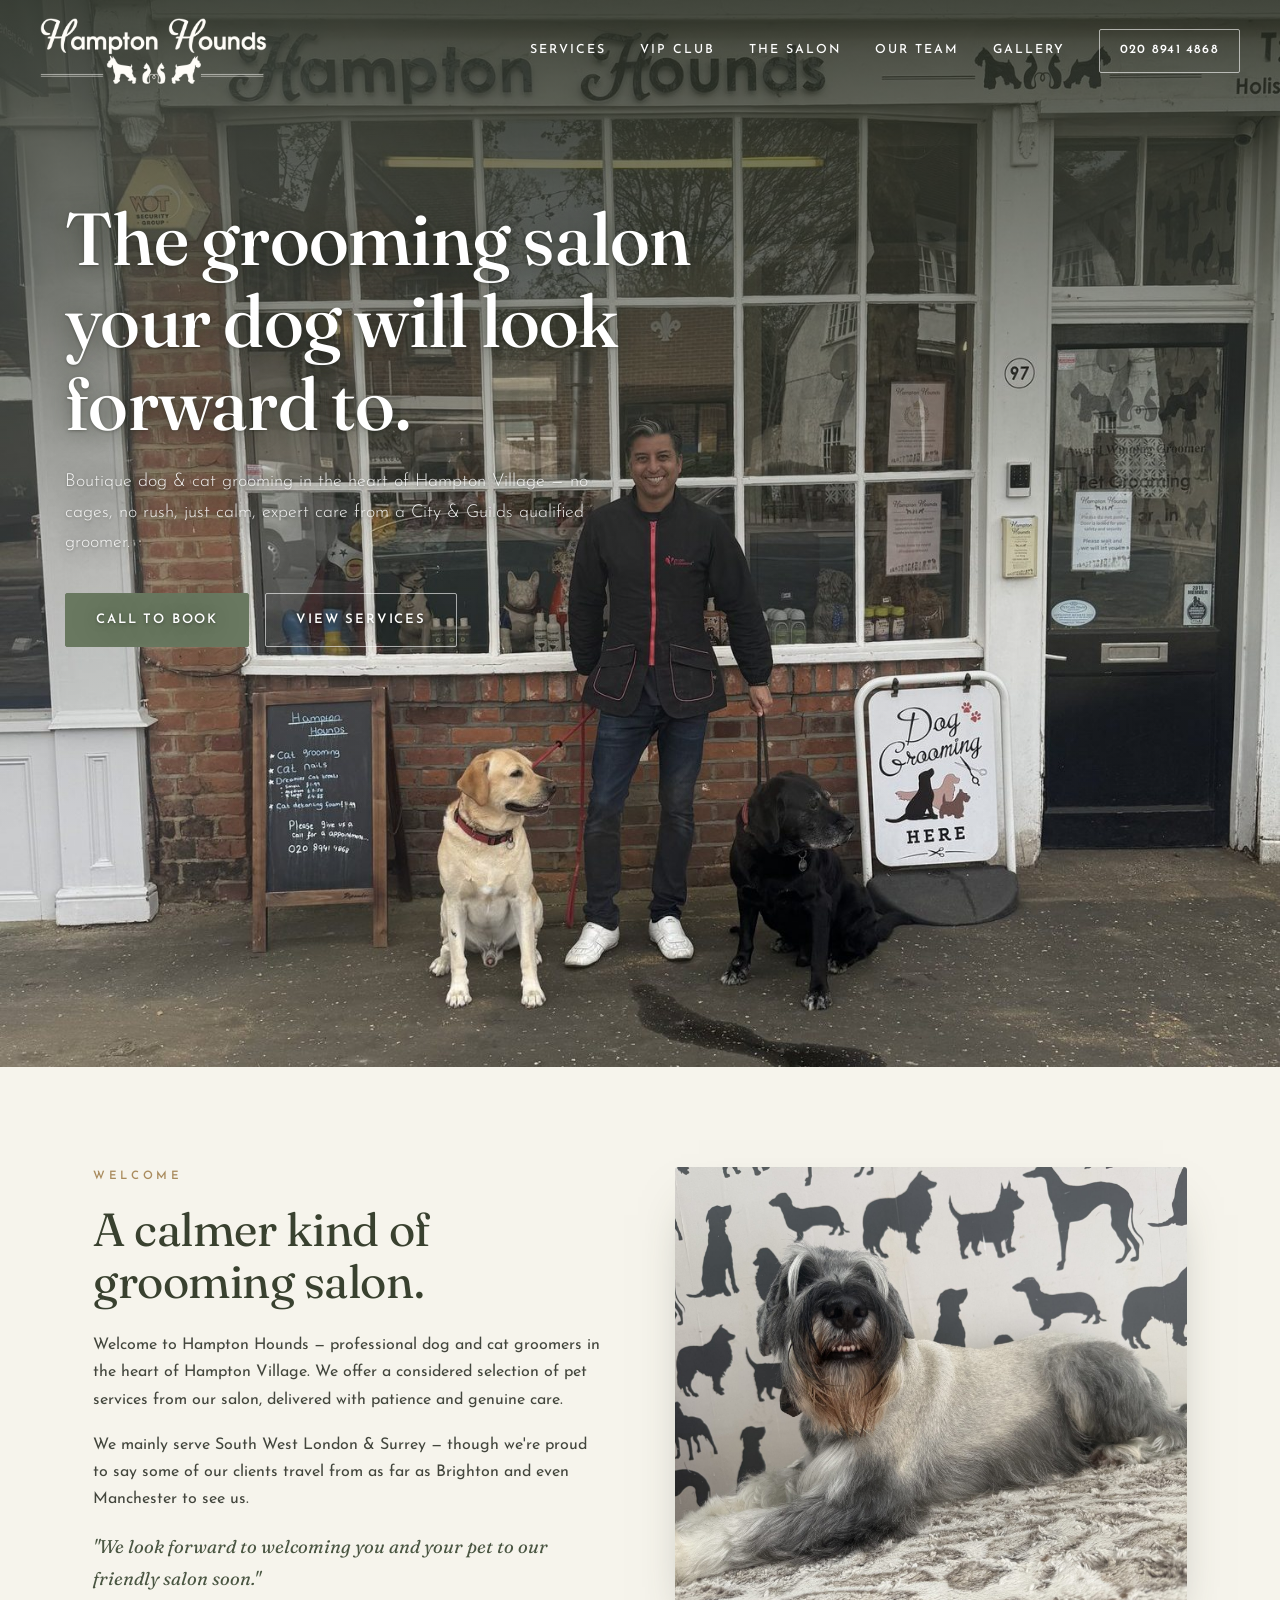
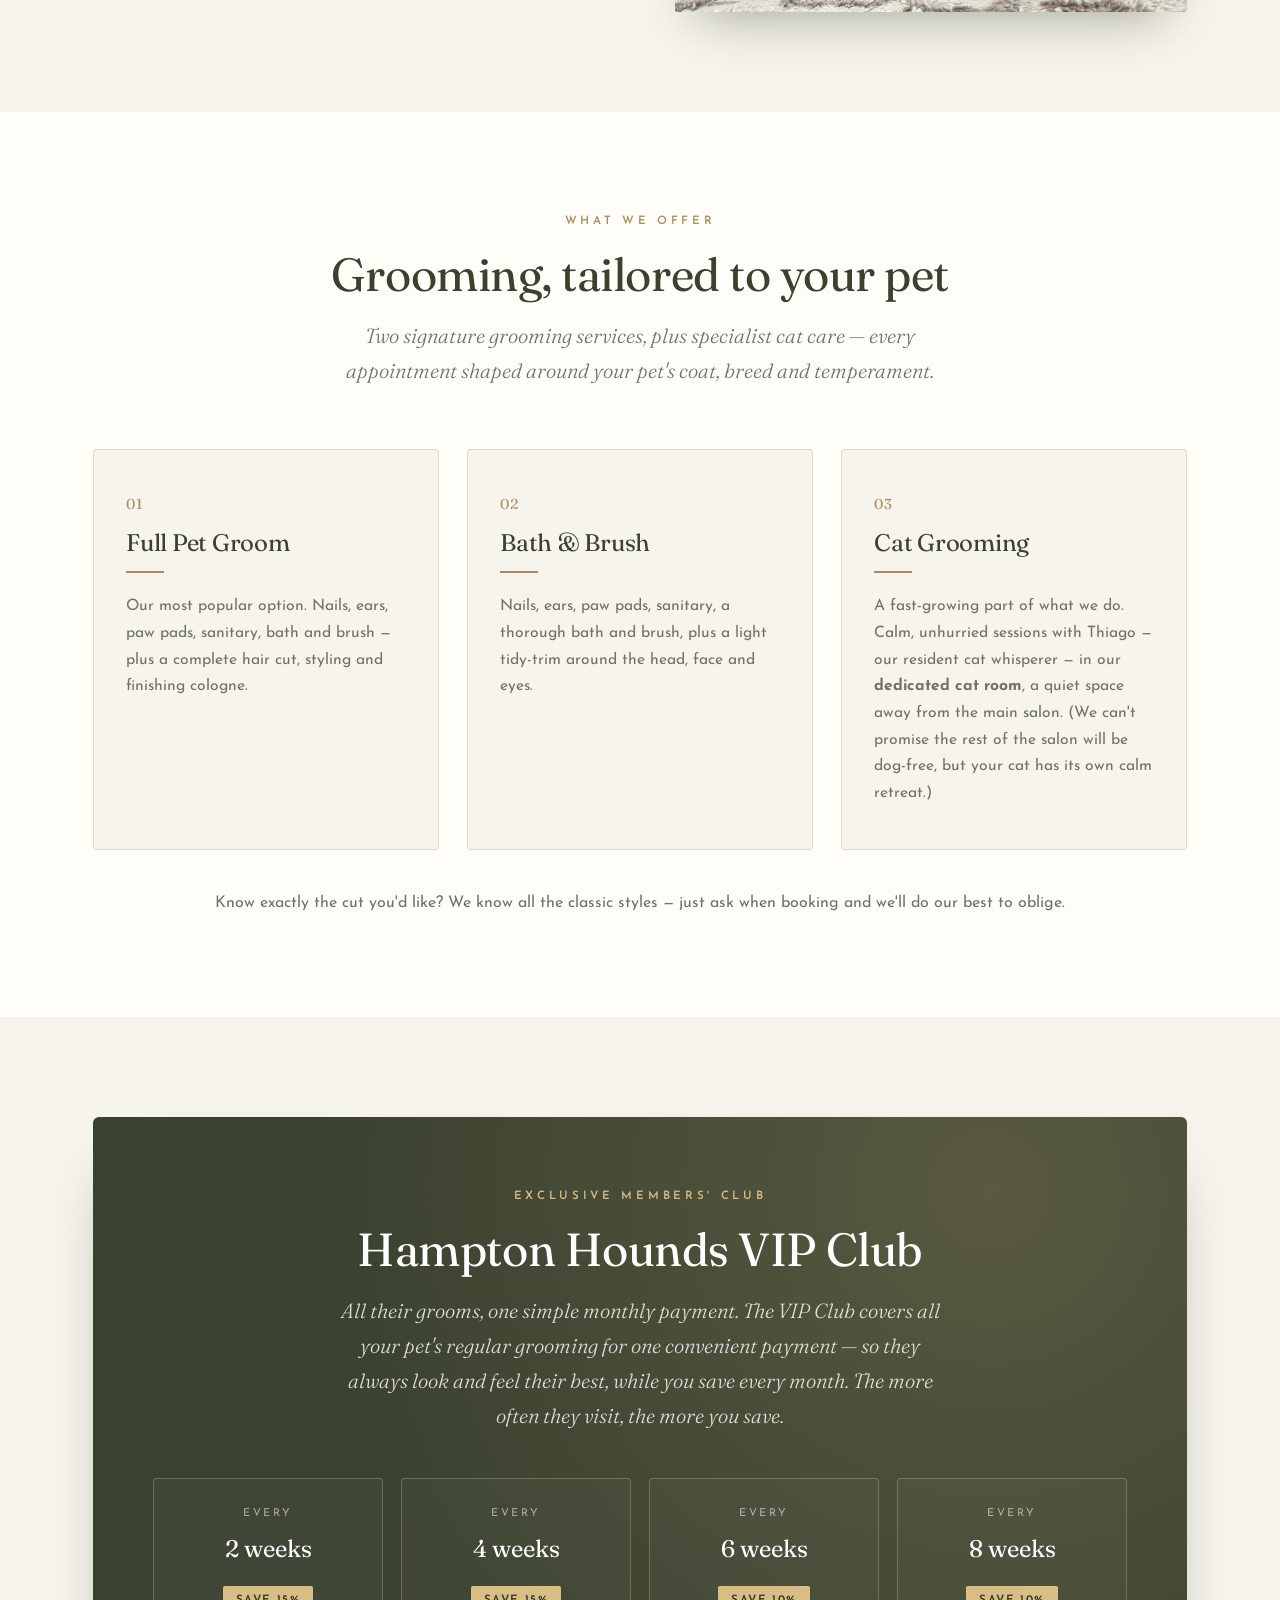
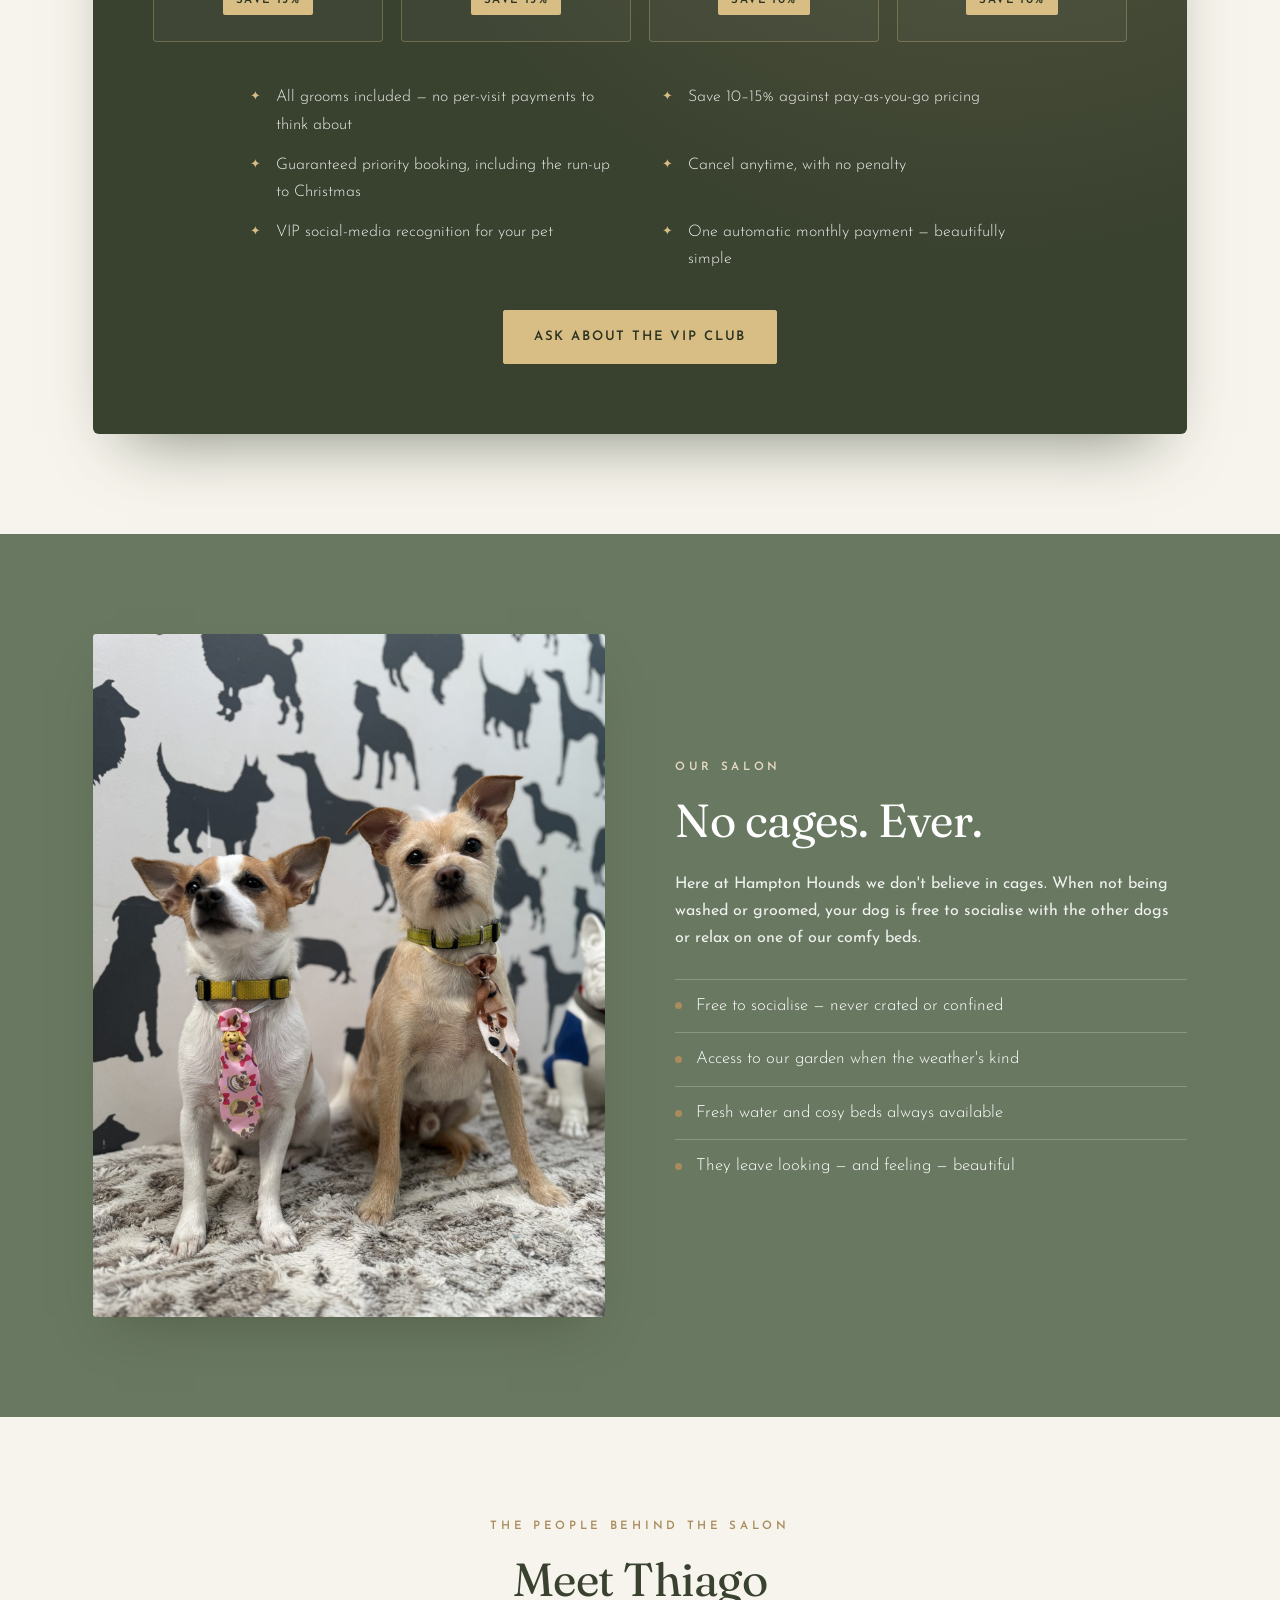
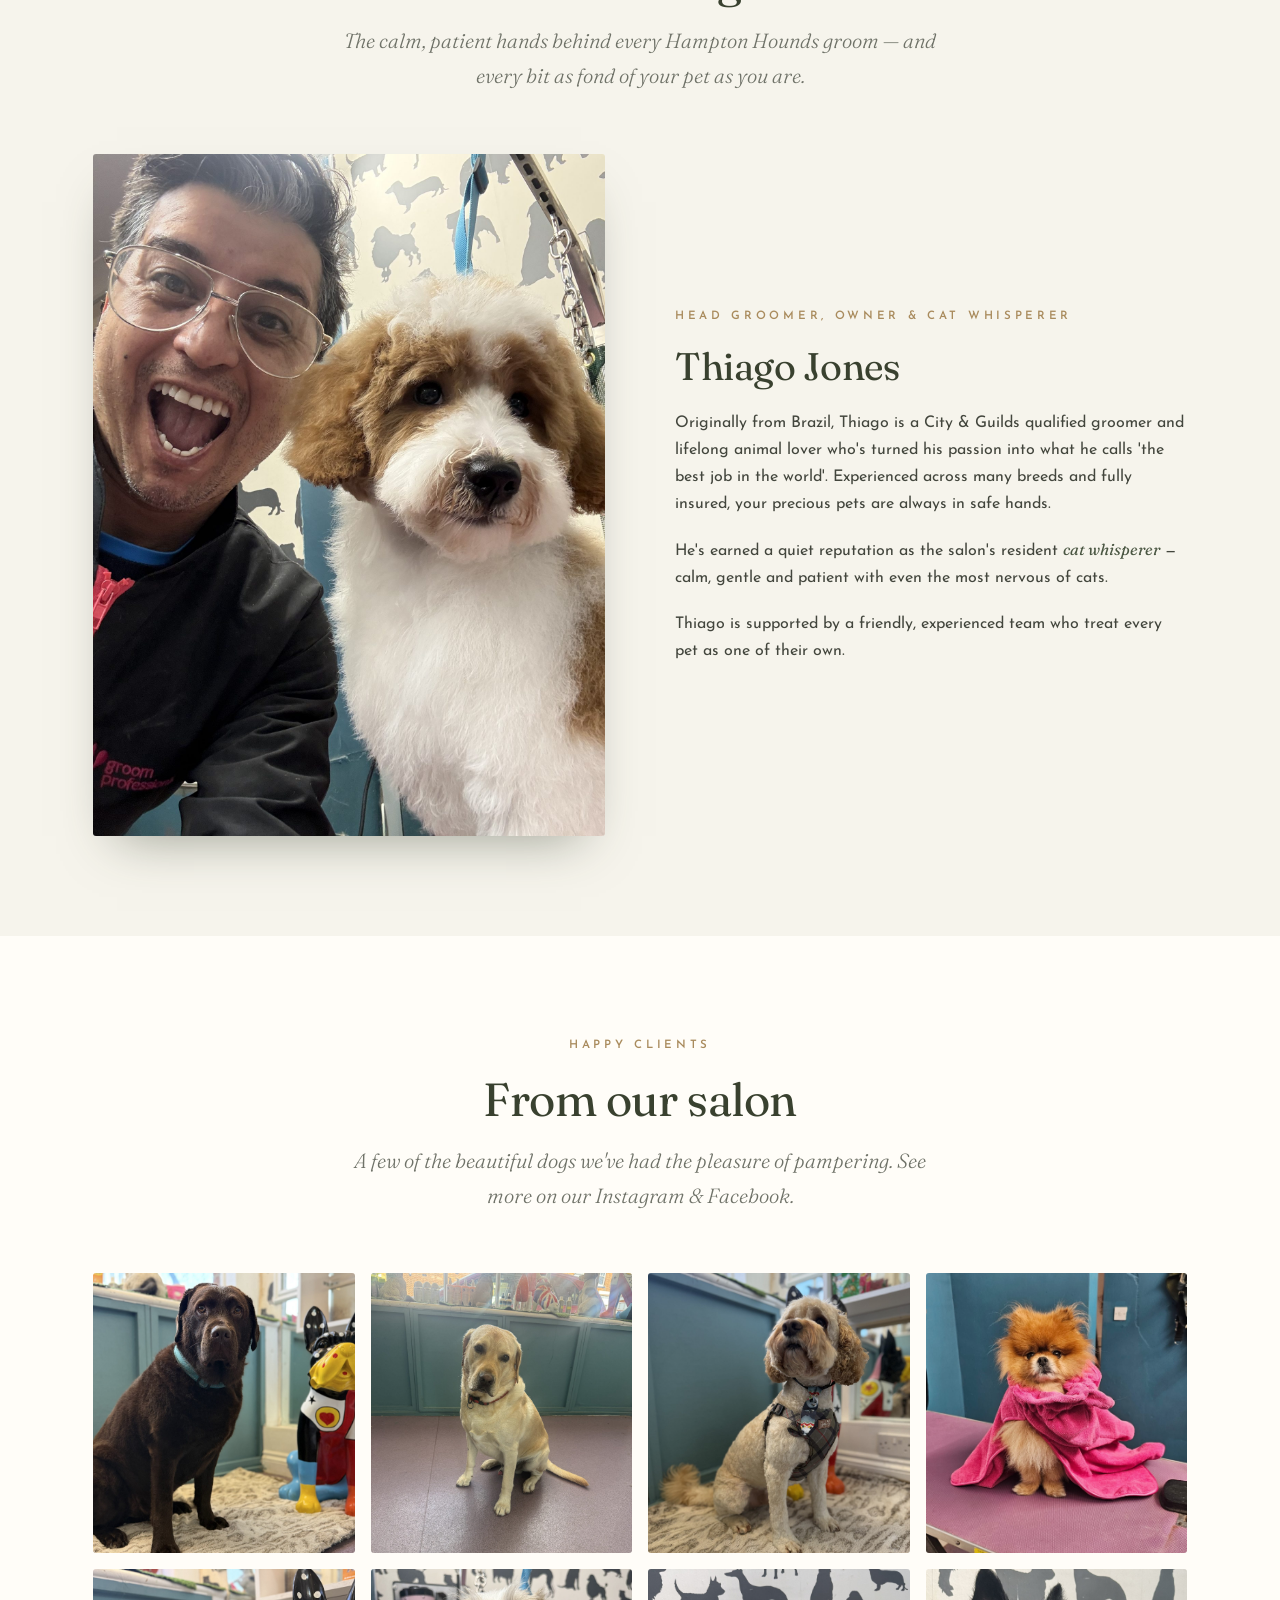
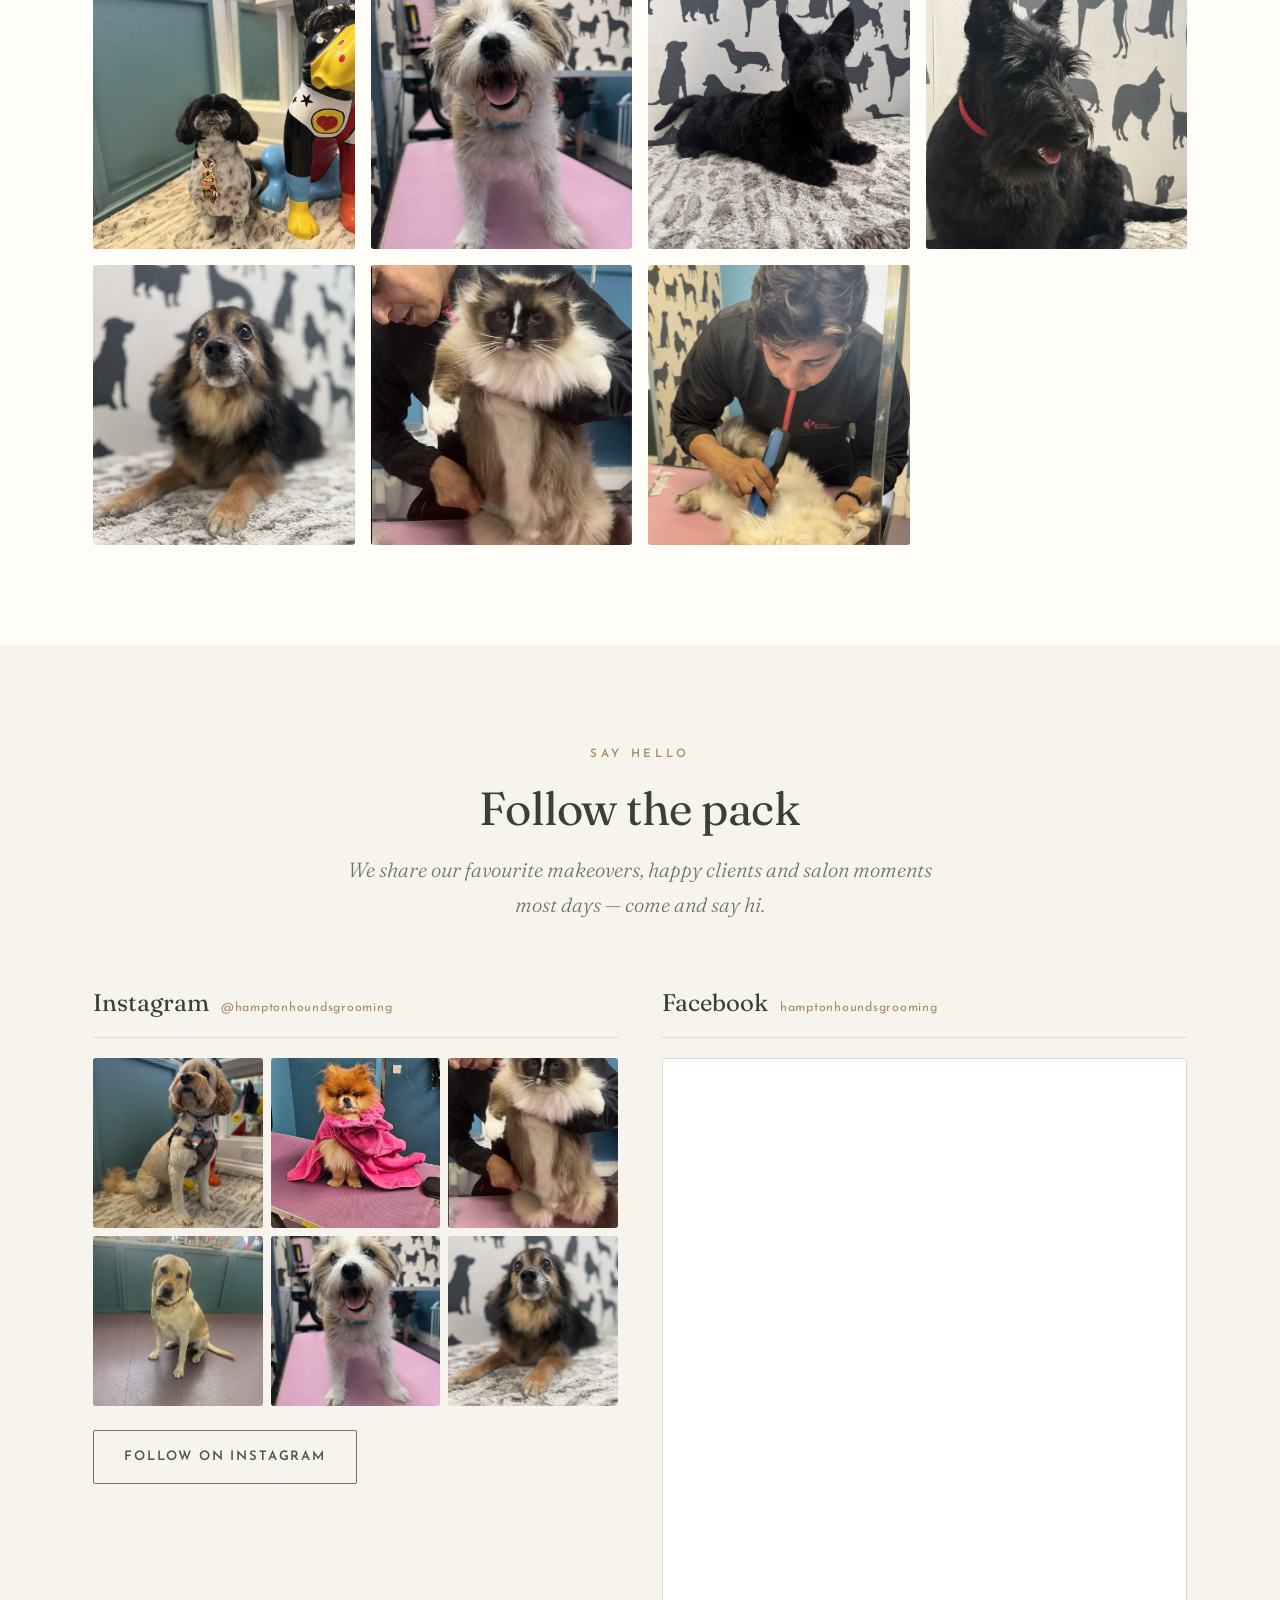
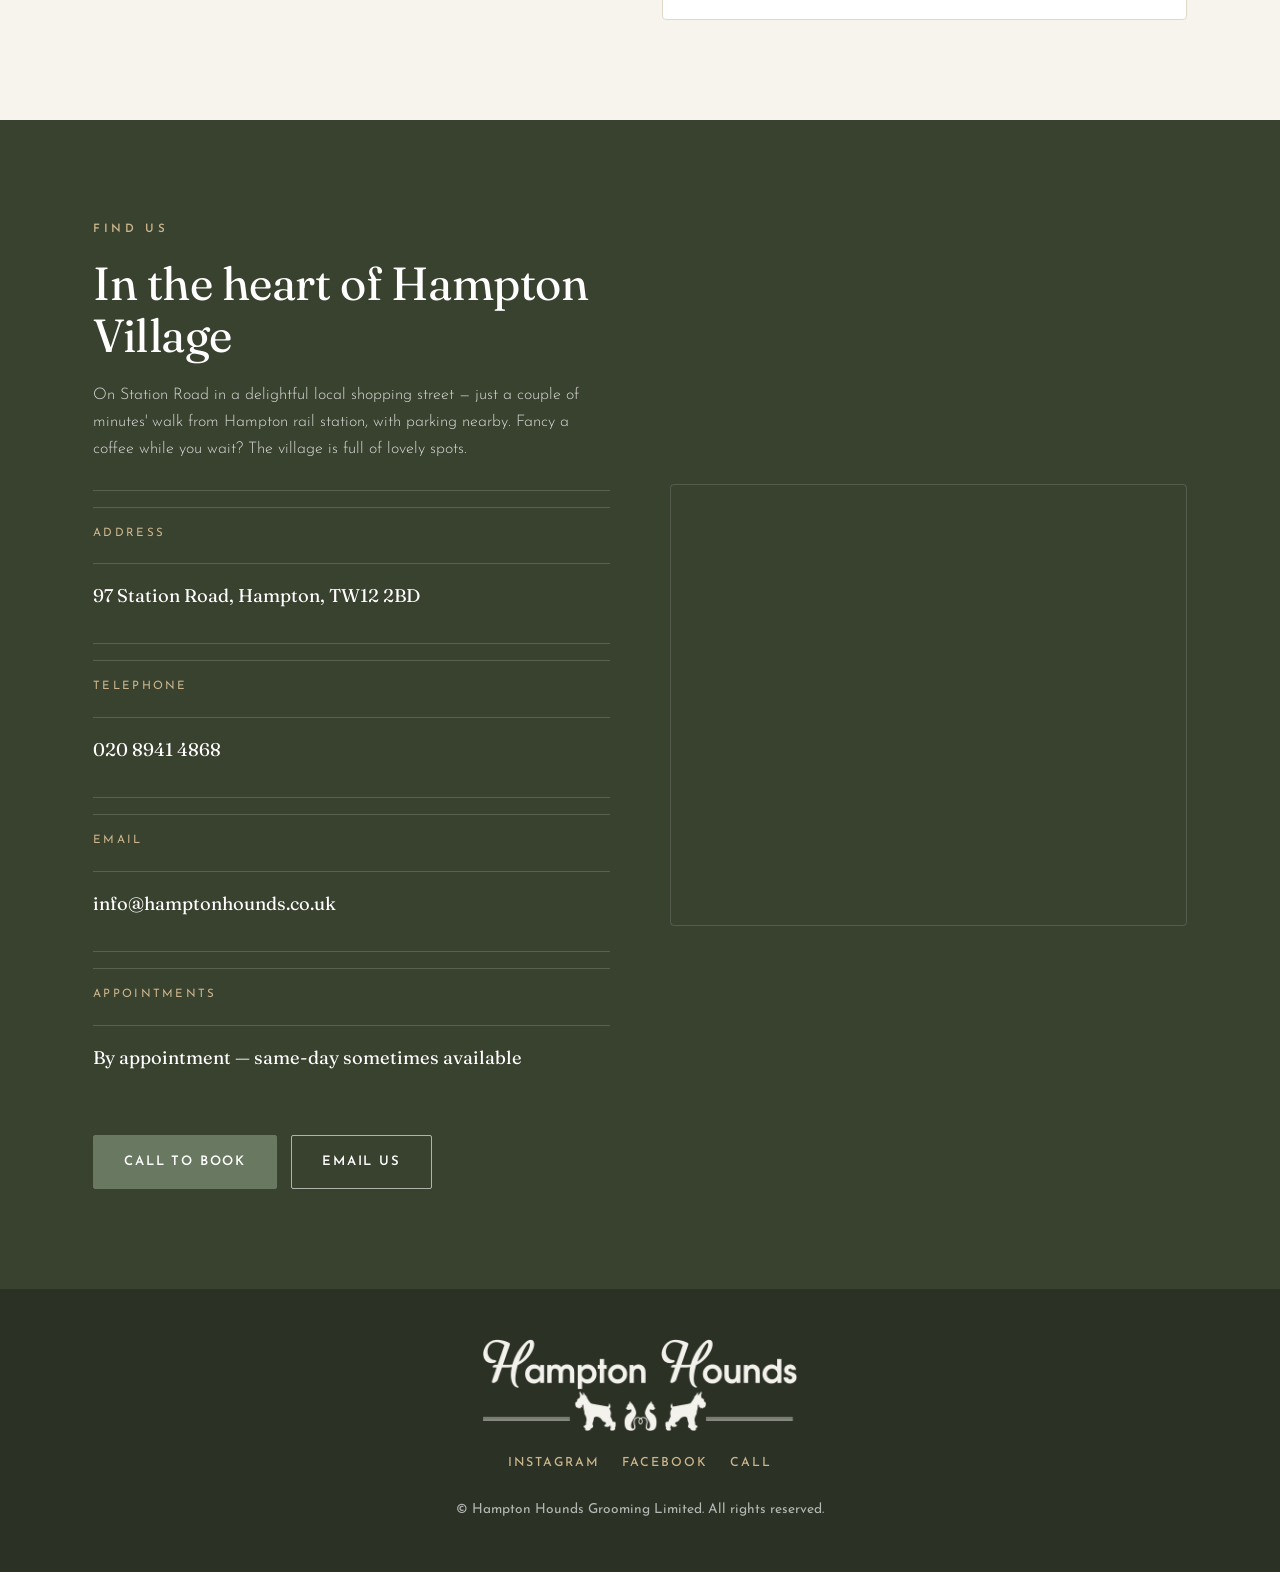
==== new/index.html @ edc3510c "Refresh /new/: new gallery photos, hero headline reposition, map, social feeds - Gallery: drop the t" ====
<!DOCTYPE html>
<html lang="en">
<head>
<meta charset="UTF-8">
<meta name="viewport" content="width=device-width, initial-scale=1.0">
<title>Hampton Hounds — Boutique Dog & Cat Grooming, Hampton Village</title>
<link rel="preconnect" href="https://fonts.googleapis.com">
<link rel="preconnect" href="https://fonts.gstatic.com" crossorigin>
<link href="https://fonts.googleapis.com/css2?family=Fraunces:ital,opsz,wght@0,9..144,400;0,9..144,500;0,9..144,600;1,9..144,400&family=Josefin+Sans:wght@300;400;500;600&display=swap" rel="stylesheet">
<style>
  :root{
    --sage:#697860;
    --sage-deep:#4a5642;
    --forest:#39412f;
    --cream:#f6f4ec;
    --cream-2:#efece1;
    --paper:#fffdf8;
    --ink:#2c2e29;
    --muted:#6f7268;
    --brass:#a98b5d;
    --gold:#d8bd85;
    --line:#ded9c9;
  }
  *{box-sizing:border-box;margin:0;padding:0}
  html{scroll-behavior:smooth}
  body{
    font-family:'Josefin Sans',system-ui,sans-serif;
    color:var(--ink);
    background:var(--cream);
    line-height:1.7;
    font-weight:400;
    -webkit-font-smoothing:antialiased;
  }
  h1,h2,h3,.serif{font-family:'Fraunces',Georgia,serif;font-weight:400;line-height:1.12;letter-spacing:-.01em}
  img{max-width:100%;display:block}
  a{color:inherit;text-decoration:none}
  .wrap{max-width:1150px;margin:0 auto;padding:0 28px}
  .eyebrow{
    font-size:.72rem;letter-spacing:.32em;text-transform:uppercase;
    color:var(--brass);font-weight:600;margin-bottom:18px;
  }
  .btn{
    display:inline-block;font-family:'Josefin Sans',sans-serif;font-weight:600;
    font-size:.82rem;letter-spacing:.14em;text-transform:uppercase;
    padding:15px 30px;border-radius:2px;transition:.25s;cursor:pointer;
  }
  .btn-primary{background:var(--sage);color:#fff;border:1px solid var(--sage)}
  .btn-primary:hover{background:var(--sage-deep);border-color:var(--sage-deep)}
  .btn-ghost{background:transparent;color:#fff;border:1px solid rgba(255,255,255,.6)}
  .btn-ghost:hover{background:rgba(255,255,255,.12);border-color:#fff}
  .btn-dark{background:transparent;color:var(--sage-deep);border:1px solid var(--sage)}
  .btn-dark:hover{background:var(--sage);color:#fff}
  .btn-gold{background:var(--gold);color:#2a3220;border:1px solid var(--gold)}
  .btn-gold:hover{background:#e8d1a0;border-color:#e8d1a0}

  /* header */
  header{
    position:fixed;top:0;left:0;right:0;z-index:100;
    display:flex;align-items:center;justify-content:space-between;
    padding:18px 40px;transition:.3s;
    background:rgba(246,244,236,.0);
  }
  header.scrolled{background:rgba(246,244,236,.94);box-shadow:0 1px 0 var(--line);backdrop-filter:blur(8px);padding:12px 40px}
  .logo{display:block;line-height:0}
  .logo-img{height:66px;width:auto;display:block;transition:height .3s}
  .logo .logo-black{display:none}
  header.scrolled .logo-img{height:50px}
  header.scrolled .logo .logo-white{display:none}
  header.scrolled .logo .logo-black{display:block}
  @media(max-width:820px){.logo-img{height:48px}header.scrolled .logo-img{height:42px}}
  nav{display:flex;align-items:center;gap:34px}
  nav a.link{font-size:.78rem;letter-spacing:.16em;text-transform:uppercase;color:#fff;font-weight:500;transition:.2s}
  header.scrolled nav a.link{color:var(--ink)}
  nav a.link:hover{color:var(--brass)}
  .call-btn{font-size:.78rem;letter-spacing:.1em;text-transform:uppercase;font-weight:600;
    border:1px solid rgba(255,255,255,.6);color:#fff;padding:10px 20px;border-radius:2px;transition:.25s}
  header.scrolled .call-btn{border-color:var(--sage);color:var(--sage-deep)}
  .call-btn:hover{background:var(--sage);color:#fff;border-color:var(--sage)}
  @media(max-width:820px){nav .link{display:none}header,header.scrolled{padding:14px 22px}}

  /* hero — image scales to full window width, never cropped; forest colour pads below if short */
  .hero{position:relative;background:var(--forest);color:#fff;padding:0}
  .hero-img{display:block;width:100%;height:auto}
  .hero-overlay{
    position:absolute;inset:0;display:flex;align-items:flex-start;
    background:linear-gradient(to bottom,rgba(31,36,25,.82) 0%,rgba(31,36,25,.45) 28%,rgba(31,36,25,.12) 52%,rgba(31,36,25,0) 78%);
  }
  .hero-inner{width:100%;max-width:1206px;margin:0 auto;padding:15vw 28px 64px}
  .hero-text{max-width:760px;text-shadow:0 1px 24px rgba(28,32,22,.55),0 1px 3px rgba(28,32,22,.35)}
  @media(max-width:820px){
    .hero-overlay{position:static;background:linear-gradient(to bottom,rgba(31,36,25,.35),rgba(31,36,25,.92))}
    .hero-inner{padding:26px 22px 46px}
  }
  .hero h1{font-size:clamp(2.6rem,6vw,4.6rem);margin:6px 0 22px;font-weight:500}
  .hero p{font-size:1.12rem;max-width:540px;margin-bottom:34px;color:rgba(255,255,255,.92);font-weight:300}
  .hero .btns{display:flex;gap:16px;flex-wrap:wrap}
  .hero .eyebrow{color:#e9dcc4}

  /* generic section */
  section{padding:100px 0}
  .center{text-align:center}
  .section-head{max-width:620px;margin:0 auto 60px}
  .center .eyebrow{margin-left:auto;margin-right:auto}
  h2{font-size:clamp(2rem,4vw,2.9rem);color:var(--forest)}
  .lead{font-size:1.28rem;color:var(--muted);font-weight:300;margin-top:18px;font-family:'Fraunces',serif;font-style:italic}

  /* welcome split */
  .split{display:grid;grid-template-columns:1fr 1fr;gap:70px;align-items:center}
  .split img{border-radius:3px;box-shadow:0 24px 50px -24px rgba(57,65,47,.5);height:100%;object-fit:cover;min-height:380px}
  .split p{margin-bottom:18px;color:#43463d}
  @media(max-width:820px){.split{grid-template-columns:1fr;gap:34px}.split img{min-height:280px}}

  /* services */
  .services{background:var(--paper)}
  .cards{display:grid;grid-template-columns:repeat(3,1fr);gap:28px}
  @media(max-width:820px){.cards{grid-template-columns:1fr}}
  .card{
    background:var(--cream);border:1px solid var(--line);border-radius:3px;
    padding:42px 32px;transition:.3s;position:relative;overflow:hidden;
  }
  .card:hover{transform:translateY(-5px);box-shadow:0 24px 44px -26px rgba(57,65,47,.45);border-color:var(--sage)}
  .card .num{font-family:'Fraunces',serif;font-size:.9rem;color:var(--brass);letter-spacing:.1em}
  .card h3{font-size:1.5rem;margin:14px 0 14px;color:var(--forest)}
  .card p{color:var(--muted);font-size:.98rem}
  .card .rule{width:38px;height:2px;background:var(--brass);margin:0 0 20px}

  /* strip / usp */
  .usp{background:var(--sage);color:#fff}
  .usp .split p{color:rgba(255,255,255,.9)}
  .usp h2{color:#fff}
  .usp .eyebrow{color:#e9dcc4}
  .usp-list{list-style:none;margin-top:26px}
  .usp-list li{padding:12px 0;border-top:1px solid rgba(255,255,255,.22);font-size:1.05rem;display:flex;gap:14px;align-items:center;font-weight:300}
  .usp-list li::before{content:'';width:7px;height:7px;background:var(--brass);border-radius:50%;flex:0 0 auto}

  /* vip club */
  .vip{background:var(--cream)}
  .vip-panel{
    background:var(--forest);border-radius:6px;padding:70px 60px;color:#fff;
    position:relative;overflow:hidden;box-shadow:0 34px 64px -34px rgba(57,65,47,.65);
  }
  .vip-panel::before{content:'';position:absolute;inset:0;
    background:radial-gradient(circle at 82% 8%,rgba(216,189,133,.20),transparent 55%);pointer-events:none}
  .vip-panel>*{position:relative}
  .vip .eyebrow{color:var(--gold)}
  .vip-panel h2{color:#fff}
  .tiers{display:grid;grid-template-columns:repeat(4,1fr);gap:18px;margin:44px 0 8px}
  @media(max-width:820px){.tiers{grid-template-columns:1fr 1fr}.vip-panel{padding:48px 26px}}
  .tier{border:1px solid rgba(216,189,133,.32);border-radius:4px;padding:26px 18px;text-align:center;background:rgba(255,255,255,.03)}
  .tier .every{font-size:.68rem;letter-spacing:.24em;text-transform:uppercase;color:rgba(255,255,255,.55);margin-bottom:6px}
  .tier .freq{font-family:'Fraunces',serif;font-size:1.5rem;color:#fff}
  .tier .save{margin-top:16px;display:inline-block;font-size:.72rem;letter-spacing:.12em;text-transform:uppercase;
    color:#2a3220;background:var(--gold);padding:5px 13px;border-radius:2px;font-weight:600}
  .vip-benefits{list-style:none;display:grid;grid-template-columns:1fr 1fr;gap:13px 44px;margin:42px auto 36px;max-width:780px}
  @media(max-width:820px){.vip-benefits{grid-template-columns:1fr}}
  .vip-benefits li{padding-left:26px;position:relative;color:rgba(255,255,255,.9);font-weight:300}
  .vip-benefits li::before{content:'✦';position:absolute;left:0;color:var(--gold);font-size:.8rem;top:2px}

  /* team */
  .team-grid{display:grid;grid-template-columns:1fr 1fr;gap:34px;margin-top:20px}
  @media(max-width:820px){.team-grid{grid-template-columns:1fr}}
  .member{background:var(--paper);border:1px solid var(--line);border-radius:3px;overflow:hidden;display:flex;flex-direction:column}
  .member img{height:300px;width:100%;object-fit:cover;object-position:center 30%}
  .member .body{padding:30px 32px}
  .member h3{font-size:1.6rem;color:var(--forest)}
  .member .role{font-size:.74rem;letter-spacing:.2em;text-transform:uppercase;color:var(--brass);font-weight:600;margin:6px 0 16px}
  .member p{color:var(--muted);font-size:.98rem}

  /* gallery */
  .gallery{background:var(--paper)}
  .grid-photos{display:grid;grid-template-columns:repeat(auto-fill,minmax(220px,1fr));gap:16px}
  .grid-photos img{width:100%;height:280px;object-fit:cover;object-position:center 30%;border-radius:3px;transition:.4s;filter:saturate(.95)}
  .grid-photos img:hover{filter:saturate(1.1);transform:scale(1.015)}
  @media(max-width:820px){.grid-photos{grid-template-columns:1fr 1fr}.grid-photos img{height:190px}}

  /* social */
  .social{background:var(--cream)}
  .social-grid{display:grid;grid-template-columns:1fr 1fr;gap:44px;align-items:start}
  @media(max-width:820px){.social-grid{grid-template-columns:1fr;gap:52px}}
  .social-head{display:flex;align-items:baseline;gap:12px;margin-bottom:20px;padding-bottom:14px;border-bottom:1px solid var(--line)}
  .social-name{font-family:'Fraunces',serif;font-size:1.5rem;color:var(--forest)}
  .social-handle{font-size:.78rem;letter-spacing:.06em;color:var(--brass)}
  .ig-grid{display:grid;grid-template-columns:repeat(3,1fr);gap:8px;margin-bottom:24px}
  .ig-grid img{width:100%;aspect-ratio:1;object-fit:cover;border-radius:3px;transition:.3s;display:block}
  .ig-grid a:hover img{filter:brightness(1.08)}
  .fb-embed{border:1px solid var(--line);border-radius:4px;overflow:hidden;background:#fff}
  .fb-embed iframe{width:100%;min-height:560px;border:0;display:block}

  /* contact */
  .contact{background:var(--forest);color:#fff}
  .contact-grid{display:grid;grid-template-columns:1fr 1fr;gap:60px;align-items:center}
  @media(max-width:820px){.contact-grid{grid-template-columns:1fr;gap:36px}}
  .contact h2{color:#fff}
  .contact .eyebrow{color:#cbb68d}
  .info{margin-top:26px}
  .info div{padding:16px 0;border-top:1px solid rgba(255,255,255,.16)}
  .info .label{font-size:.72rem;letter-spacing:.2em;text-transform:uppercase;color:#cbb68d;margin-bottom:4px}
  .info .val{font-size:1.15rem;font-family:'Fraunces',serif}
  .contact .btns{margin-top:30px;display:flex;gap:14px;flex-wrap:wrap}
  .map-card{border:1px solid rgba(255,255,255,.14);border-radius:4px;overflow:hidden;padding:0}
  .map-card iframe{width:100%;height:440px;border:0;display:block}
  @media(max-width:820px){.map-card iframe{height:320px}}

  /* footer */
  footer{background:#2b3125;color:rgba(255,255,255,.65);padding:50px 0;text-align:center;font-size:.86rem}
  .footer-logo{height:92px;width:auto;margin:0 auto 22px;display:block;opacity:.95}
  .socials{display:flex;gap:22px;justify-content:center;margin:18px 0 24px}
  .socials a{font-size:.78rem;letter-spacing:.16em;text-transform:uppercase;color:#cbb68d;font-weight:500}
  .socials a:hover{color:#fff}

</style>
</head>
<body>

<header id="hdr">
  <a class="logo" href="#top" aria-label="Hampton Hounds — home">
    <img class="logo-img logo-white" src="/images/logo-white.png" alt="Hampton Hounds">
    <img class="logo-img logo-black" src="/images/logo-black.png" alt="Hampton Hounds">
  </a>
  <nav>
    <a class="link" href="#services">Services</a>
    <a class="link" href="#vip">VIP Club</a>
    <a class="link" href="#salon">The Salon</a>
    <a class="link" href="#team">Our Team</a>
    <a class="link" href="#gallery">Gallery</a>
    <a class="call-btn" href="tel:02089414868">020 8941 4868</a>
  </nav>
</header>

<section class="hero" id="top">
  <img class="hero-img" src="/images/new-web/hero-shopfront.jpg" alt="Thiago outside the Hampton Hounds salon on Station Road with two Labradors">
  <div class="hero-overlay">
    <div class="hero-inner">
      <div class="hero-text">
        <h1>The grooming salon your dog will look forward to.</h1>
        <p>Boutique dog &amp; cat grooming in the heart of Hampton Village — no cages, no rush, just calm, expert care from a City &amp; Guilds qualified groomer.</p>
        <div class="btns">
          <a class="btn btn-primary" href="tel:02089414868">Call to book</a>
          <a class="btn btn-ghost" href="#services">View services</a>
        </div>
      </div>
    </div>
  </div>
</section>

<!-- WELCOME -->
<section>
  <div class="wrap split">
    <div>
      <div class="eyebrow">Welcome</div>
      <h2>A calmer kind of grooming salon.</h2>
      <p style="margin-top:24px">Welcome to Hampton Hounds — professional dog and cat groomers in the heart of Hampton Village. We offer a considered selection of pet services from our salon, delivered with patience and genuine care.</p>
      <p>We mainly serve South West London &amp; Surrey — though we're proud to say some of our clients travel from as far as Brighton and even Manchester to see us.</p>
      <p style="color:var(--sage-deep);font-family:'Fraunces',serif;font-style:italic;font-size:1.15rem">"We look forward to welcoming you and your pet to our friendly salon soon."</p>
    </div>
    <img src="/images/new-web/img-3175.jpg" alt="A beautifully groomed silver schnauzer at Hampton Hounds">
  </div>
</section>

<!-- SERVICES -->
<section class="services" id="services">
  <div class="wrap">
    <div class="section-head center">
      <div class="eyebrow">What we offer</div>
      <h2>Grooming, tailored to your pet</h2>
      <p class="lead">Two signature grooming services, plus specialist cat care — every appointment shaped around your pet's coat, breed and temperament.</p>
    </div>
    <div class="cards">
      <div class="card">
        <div class="num">01</div>
        <h3>Full Pet Groom</h3>
        <div class="rule"></div>
        <p>Our most popular option. Nails, ears, paw pads, sanitary, bath and brush — plus a complete hair cut, styling and finishing cologne.</p>
      </div>
      <div class="card">
        <div class="num">02</div>
        <h3>Bath &amp; Brush</h3>
        <div class="rule"></div>
        <p>Nails, ears, paw pads, sanitary, a thorough bath and brush, plus a light tidy-trim around the head, face and eyes.</p>
      </div>
      <div class="card">
        <div class="num">03</div>
        <h3>Cat Grooming</h3>
        <div class="rule"></div>
        <p>A fast-growing part of what we do. Calm, unhurried sessions with Thiago — our resident cat whisperer — in our <strong>dedicated cat room</strong>, a quiet space away from the main salon. (We can't promise the rest of the salon will be dog-free, but your cat has its own calm retreat.)</p>
      </div>
    </div>
    <p class="center" style="margin-top:40px;color:var(--muted)">Know exactly the cut you'd like? We know all the classic styles — just ask when booking and we'll do our best to oblige.</p>
  </div>
</section>

<!-- VIP CLUB -->
<section class="vip" id="vip">
  <div class="wrap">
    <div class="vip-panel">
      <div class="section-head center" style="margin-bottom:6px">
        <div class="eyebrow">Exclusive Members' Club</div>
        <h2>Hampton Hounds VIP Club</h2>
        <p class="lead" style="color:rgba(255,255,255,.82)">All their grooms, one simple monthly payment. The VIP Club covers all your pet's regular grooming for one convenient payment — so they always look and feel their best, while you save every month. The more often they visit, the more you save.</p>
      </div>
      <div class="tiers">
        <div class="tier"><div class="every">Every</div><div class="freq">2 weeks</div><span class="save">Save 15%</span></div>
        <div class="tier"><div class="every">Every</div><div class="freq">4 weeks</div><span class="save">Save 15%</span></div>
        <div class="tier"><div class="every">Every</div><div class="freq">6 weeks</div><span class="save">Save 10%</span></div>
        <div class="tier"><div class="every">Every</div><div class="freq">8 weeks</div><span class="save">Save 10%</span></div>
      </div>
      <ul class="vip-benefits">
        <li>All grooms included — no per-visit payments to think about</li>
        <li>Save 10–15% against pay-as-you-go pricing</li>
        <li>Guaranteed priority booking, including the run-up to Christmas</li>
        <li>Cancel anytime, with no penalty</li>
        <li>VIP social-media recognition for your pet</li>
        <li>One automatic monthly payment — beautifully simple</li>
      </ul>
      <div class="center"><a class="btn btn-gold" href="tel:02089414868">Ask about the VIP Club</a></div>
    </div>
  </div>
</section>

<!-- SALON / USP -->
<section class="usp" id="salon">
  <div class="wrap split">
    <img src="/images/new-web/img-2478.jpg" alt="Two freshly groomed terriers relaxing at Hampton Hounds">
    <div>
      <div class="eyebrow">Our Salon</div>
      <h2>No cages. Ever.</h2>
      <p style="margin-top:24px">Here at Hampton Hounds we don't believe in cages. When not being washed or groomed, your dog is free to socialise with the other dogs or relax on one of our comfy beds.</p>
      <ul class="usp-list">
        <li>Free to socialise — never crated or confined</li>
        <li>Access to our garden when the weather's kind</li>
        <li>Fresh water and cosy beds always available</li>
        <li>They leave looking &mdash; and feeling &mdash; beautiful</li>
      </ul>
    </div>
  </div>
</section>

<!-- TEAM -->
<section id="team">
  <div class="wrap">
    <div class="section-head center">
      <div class="eyebrow">The people behind the salon</div>
      <h2>Meet Thiago</h2>
      <p class="lead">The calm, patient hands behind every Hampton Hounds groom — and every bit as fond of your pet as you are.</p>
    </div>
    <div class="split">
      <img src="/images/new-web/img-2192.jpg" alt="Thiago Jones, head groomer and owner, with a freshly groomed doodle">
      <div>
        <div class="eyebrow">Head Groomer, Owner &amp; Cat Whisperer</div>
        <h2 style="font-size:clamp(1.8rem,3vw,2.4rem)">Thiago Jones</h2>
        <p style="margin-top:22px">Originally from Brazil, Thiago is a City &amp; Guilds qualified groomer and lifelong animal lover who's turned his passion into what he calls 'the best job in the world'. Experienced across many breeds and fully insured, your precious pets are always in safe hands.</p>
        <p>He's earned a quiet reputation as the salon's resident <em style="font-family:'Fraunces',serif;color:var(--sage-deep)">cat whisperer</em> — calm, gentle and patient with even the most nervous of cats.</p>
        <p>Thiago is supported by a friendly, experienced team who treat every pet as one of their own.</p>
      </div>
    </div>
  </div>
</section>

<!-- GALLERY -->
<section class="gallery" id="gallery">
  <div class="wrap">
    <div class="section-head center">
      <div class="eyebrow">Happy clients</div>
      <h2>From our salon</h2>
      <p class="lead">A few of the beautiful dogs we've had the pleasure of pampering. See more on our Instagram &amp; Facebook.</p>
    </div>
    <div class="grid-photos">
      <img src="/images/new-web/img-2396.jpg" alt="Chocolate Labrador groomed at Hampton Hounds">
      <img src="/images/new-web/img-3634.jpg" alt="Yellow Labrador at Hampton Hounds">
      <img src="/images/new-web/img-2438.jpg" alt="Freshly groomed cockapoo at Hampton Hounds">
      <img src="/images/new-web/img-pom-towel.jpg" alt="Pomeranian wrapped in a towel after a bath">
      <img src="/images/new-web/img-2410.jpg" alt="Groomed doodle at Hampton Hounds">
      <img src="/images/new-web/img-5579.jpg" alt="Happy terrier on the grooming table">
      <img src="/images/new-web/img-5197.jpg" alt="Scottish terrier groomed at Hampton Hounds">
      <img src="/images/new-web/img-5206.jpg" alt="Black Scottie at Hampton Hounds">
      <img src="/images/new-web/img-2506.jpg" alt="Scruffy terrier relaxing after grooming">
      <img src="/images/new-web/img-5536.jpg" alt="A beautifully groomed long-haired cat">
      <img src="/images/new-web/img-5828.jpg" alt="A West Highland terrier being groomed at Hampton Hounds">
    </div>
  </div>
</section>

<!-- SOCIAL -->
<section class="social" id="social">
  <div class="wrap">
    <div class="section-head center">
      <div class="eyebrow">Say hello</div>
      <h2>Follow the pack</h2>
      <p class="lead">We share our favourite makeovers, happy clients and salon moments most days — come and say hi.</p>
    </div>
    <div class="social-grid">
      <div>
        <a class="social-head" href="https://www.instagram.com/hamptonhoundsgrooming/" target="_blank" rel="noopener">
          <span class="social-name">Instagram</span>
          <span class="social-handle">@hamptonhoundsgrooming</span>
        </a>
        <div class="ig-grid">
          <a href="https://www.instagram.com/hamptonhoundsgrooming/" target="_blank" rel="noopener"><img src="/images/new-web/img-2438.jpg" alt="Groomed cockapoo"></a>
          <a href="https://www.instagram.com/hamptonhoundsgrooming/" target="_blank" rel="noopener"><img src="/images/new-web/img-pom-towel.jpg" alt="Pomeranian in a towel"></a>
          <a href="https://www.instagram.com/hamptonhoundsgrooming/" target="_blank" rel="noopener"><img src="/images/new-web/img-5536.jpg" alt="Groomed long-haired cat"></a>
          <a href="https://www.instagram.com/hamptonhoundsgrooming/" target="_blank" rel="noopener"><img src="/images/new-web/img-3634.jpg" alt="Yellow Labrador"></a>
          <a href="https://www.instagram.com/hamptonhoundsgrooming/" target="_blank" rel="noopener"><img src="/images/new-web/img-5579.jpg" alt="Happy terrier on the grooming table"></a>
          <a href="https://www.instagram.com/hamptonhoundsgrooming/" target="_blank" rel="noopener"><img src="/images/new-web/img-2506.jpg" alt="Scruffy terrier after grooming"></a>
        </div>
        <a class="btn btn-dark" href="https://www.instagram.com/hamptonhoundsgrooming/" target="_blank" rel="noopener">Follow on Instagram</a>
      </div>
      <div>
        <a class="social-head" href="https://www.facebook.com/hamptonhoundsgrooming/" target="_blank" rel="noopener">
          <span class="social-name">Facebook</span>
          <span class="social-handle">hamptonhoundsgrooming</span>
        </a>
        <div class="fb-embed">
          <iframe title="Hampton Hounds on Facebook"
            src="https://www.facebook.com/plugins/page.php?href=https%3A%2F%2Fwww.facebook.com%2Fhamptonhoundsgrooming&tabs=timeline&width=500&height=560&small_header=false&adapt_container_width=true&hide_cover=false&show_facepile=true"
            scrolling="no" frameborder="0" allowfullscreen="true"
            allow="autoplay; clipboard-write; encrypted-media; picture-in-picture; web-share"></iframe>
        </div>
      </div>
    </div>
  </div>
</section>

<!-- CONTACT -->
<section class="contact" id="contact">
  <div class="wrap contact-grid">
    <div>
      <div class="eyebrow">Find us</div>
      <h2>In the heart of Hampton Village</h2>
      <p style="margin-top:20px;color:rgba(255,255,255,.82);font-weight:300">On Station Road in a delightful local shopping street — just a couple of minutes' walk from Hampton rail station, with parking nearby. Fancy a coffee while you wait? The village is full of lovely spots.</p>
      <div class="info">
        <div><div class="label">Address</div><div class="val">97 Station Road, Hampton, TW12 2BD</div></div>
        <div><div class="label">Telephone</div><div class="val">020 8941 4868</div></div>
        <div><div class="label">Email</div><div class="val">info@hamptonhounds.co.uk</div></div>
        <div><div class="label">Appointments</div><div class="val">By appointment — same-day sometimes available</div></div>
      </div>
      <div class="btns">
        <a class="btn btn-primary" href="tel:02089414868">Call to book</a>
        <a class="btn btn-ghost" href="mailto:info@hamptonhounds.co.uk">Email us</a>
      </div>
    </div>
    <div class="map-card">
      <iframe title="Map showing Hampton Hounds, 97 Station Road, Hampton TW12 2BD"
        src="https://maps.google.com/maps?q=Hampton%20Hounds%2C%2097%20Station%20Road%2C%20Hampton%20TW12%202BD&output=embed"
        loading="lazy" referrerpolicy="no-referrer-when-downgrade"></iframe>
    </div>
  </div>
</section>

<footer>
  <div class="wrap">
    <img class="footer-logo" src="/images/logo-white.png" alt="Hampton Hounds">
    <div class="socials">
      <a href="https://www.instagram.com/hamptonhoundsgrooming/" target="_blank" rel="noopener">Instagram</a>
      <a href="https://www.facebook.com/hamptonhoundsgrooming/" target="_blank" rel="noopener">Facebook</a>
      <a href="tel:02089414868">Call</a>
    </div>
    <div>© Hampton Hounds Grooming Limited. All rights reserved.</div>
  </div>
</footer>

<script>
  const hdr=document.getElementById('hdr');
  const onScroll=()=>hdr.classList.toggle('scrolled',window.scrollY>60);
  window.addEventListener('scroll',onScroll);onScroll();
</script>
</body>
</html>
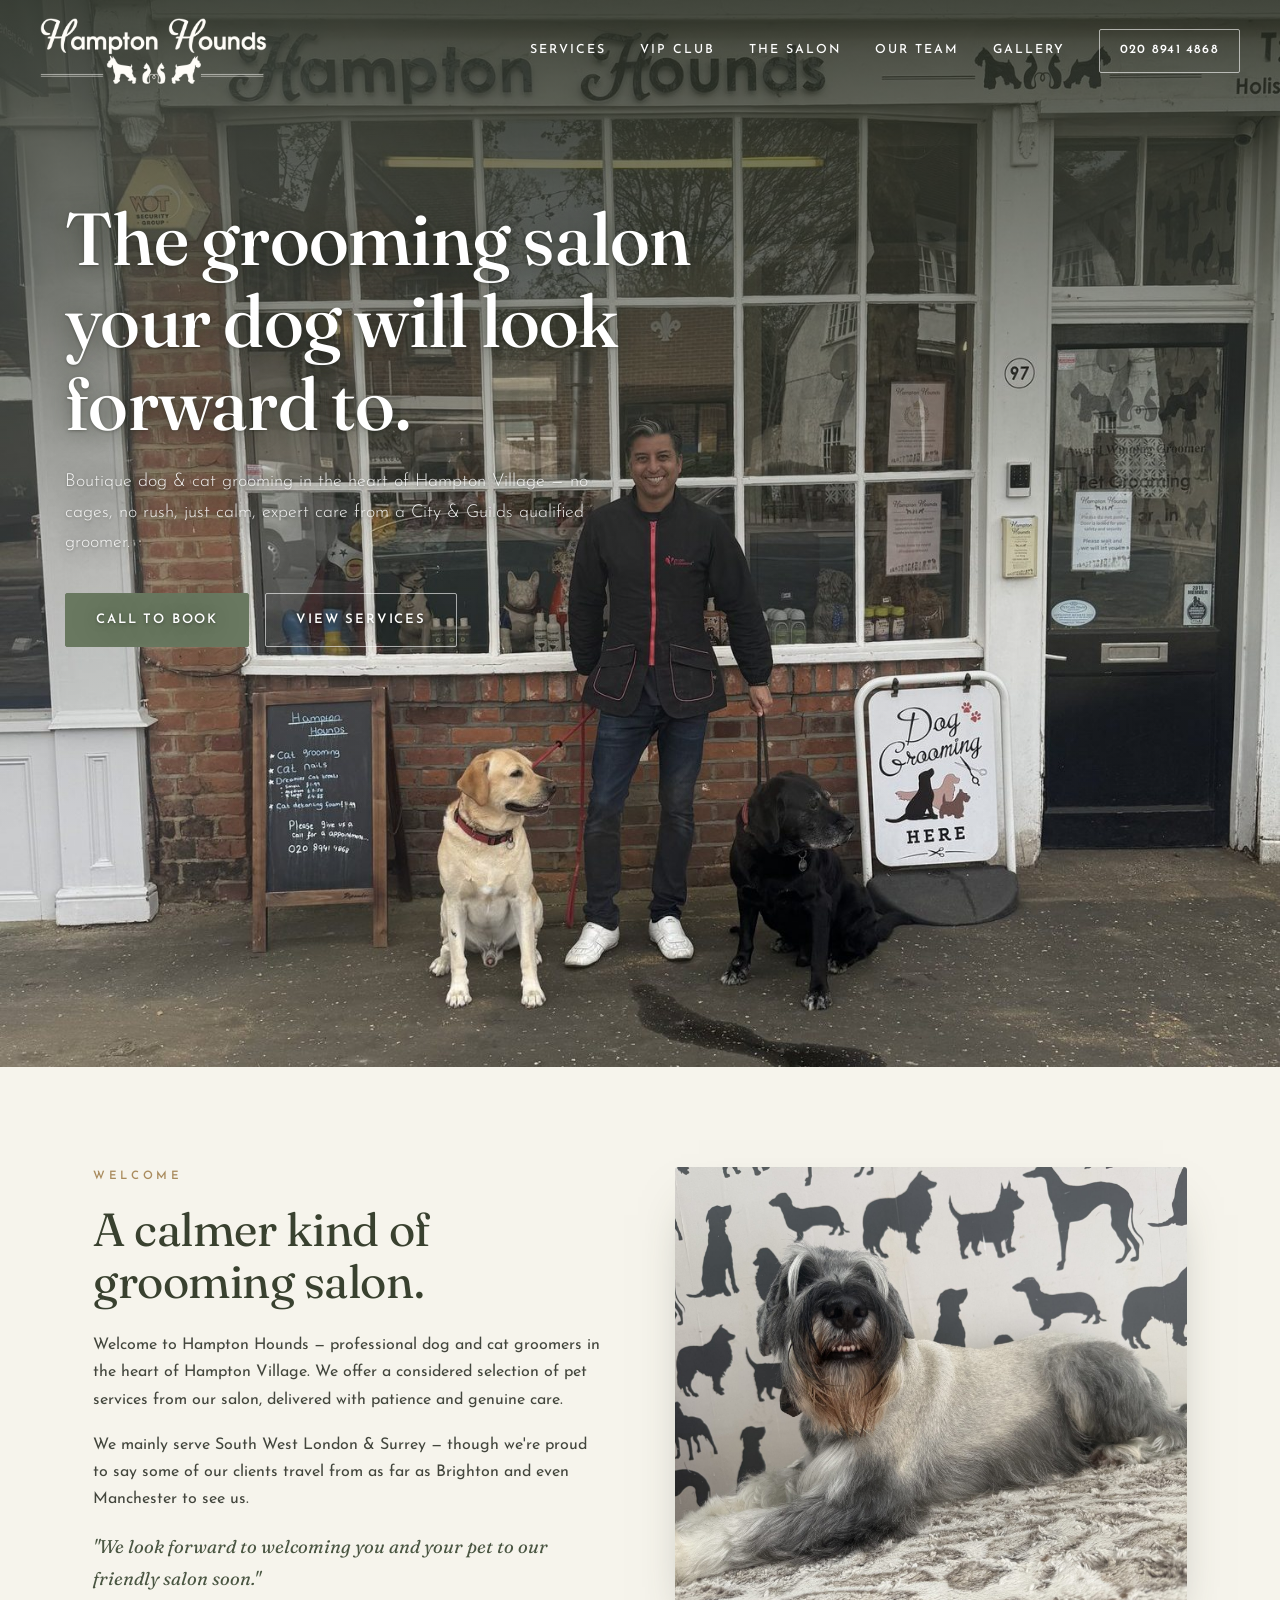
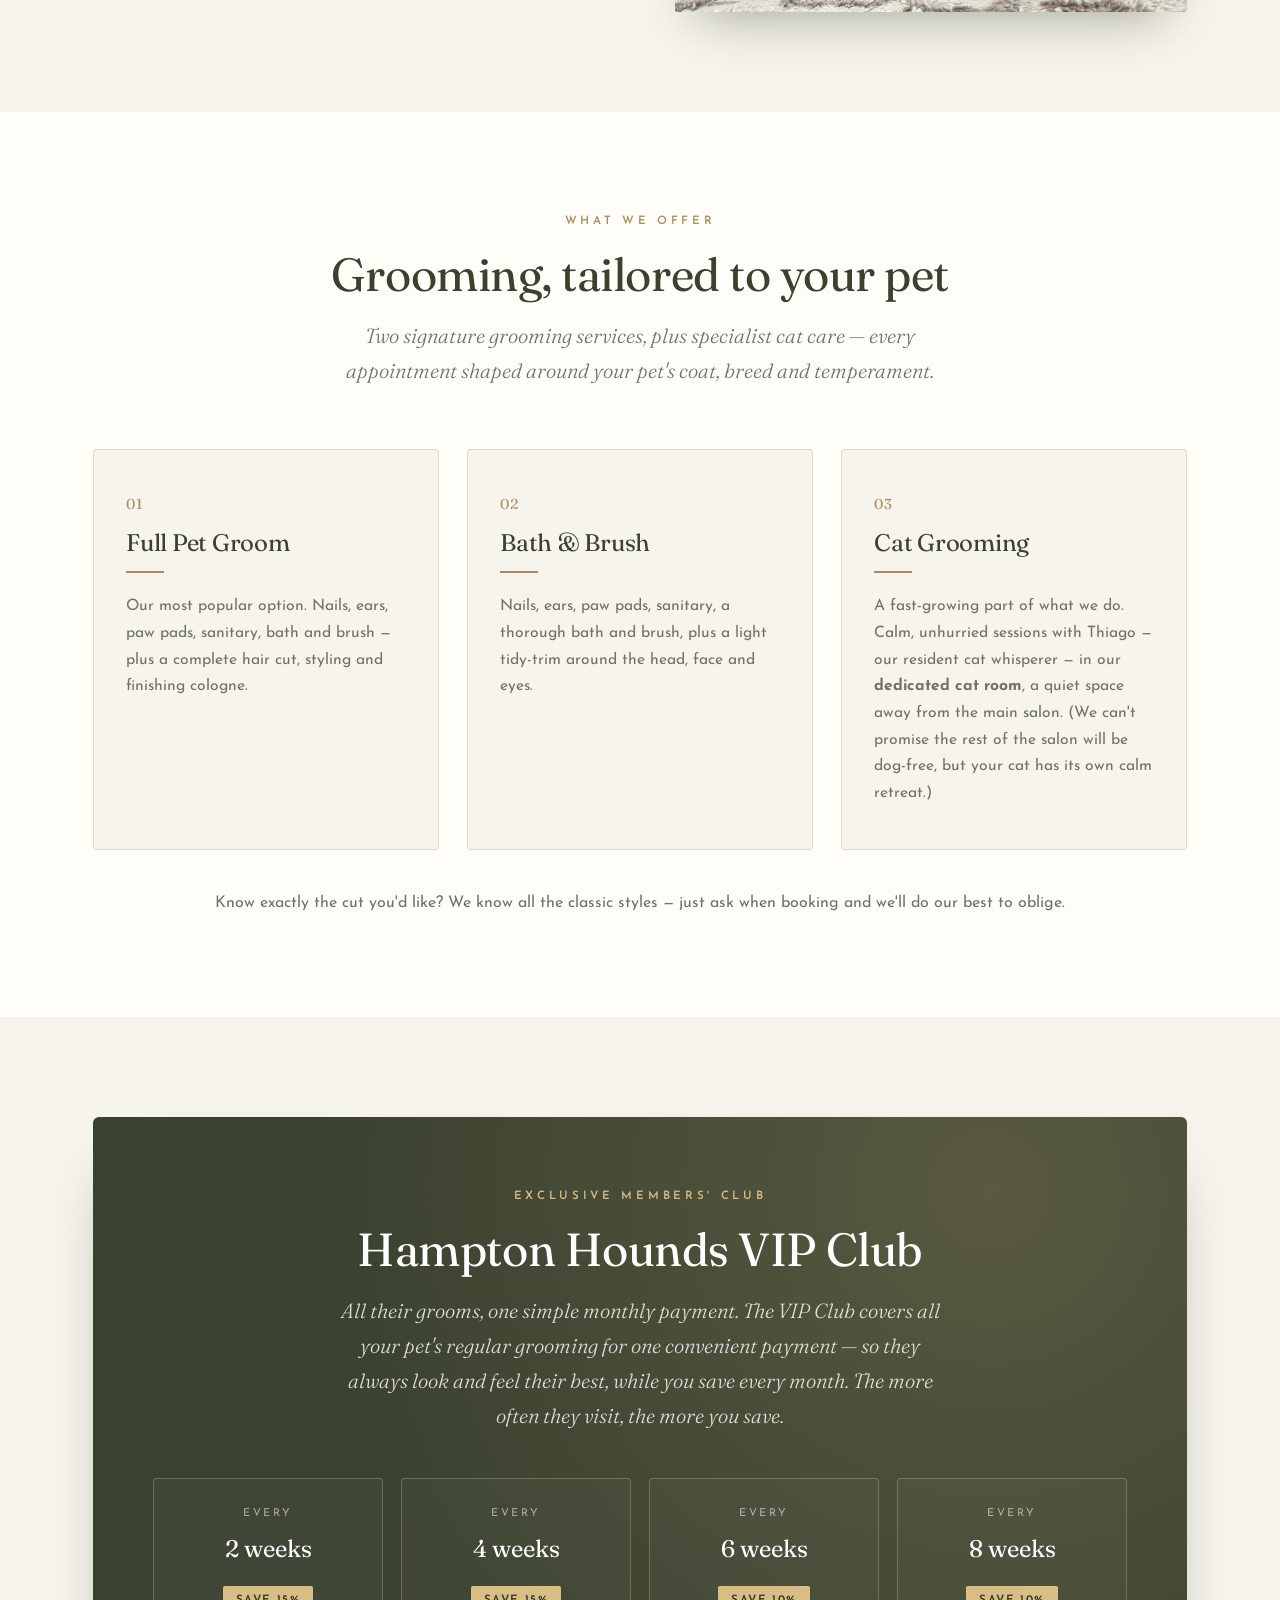
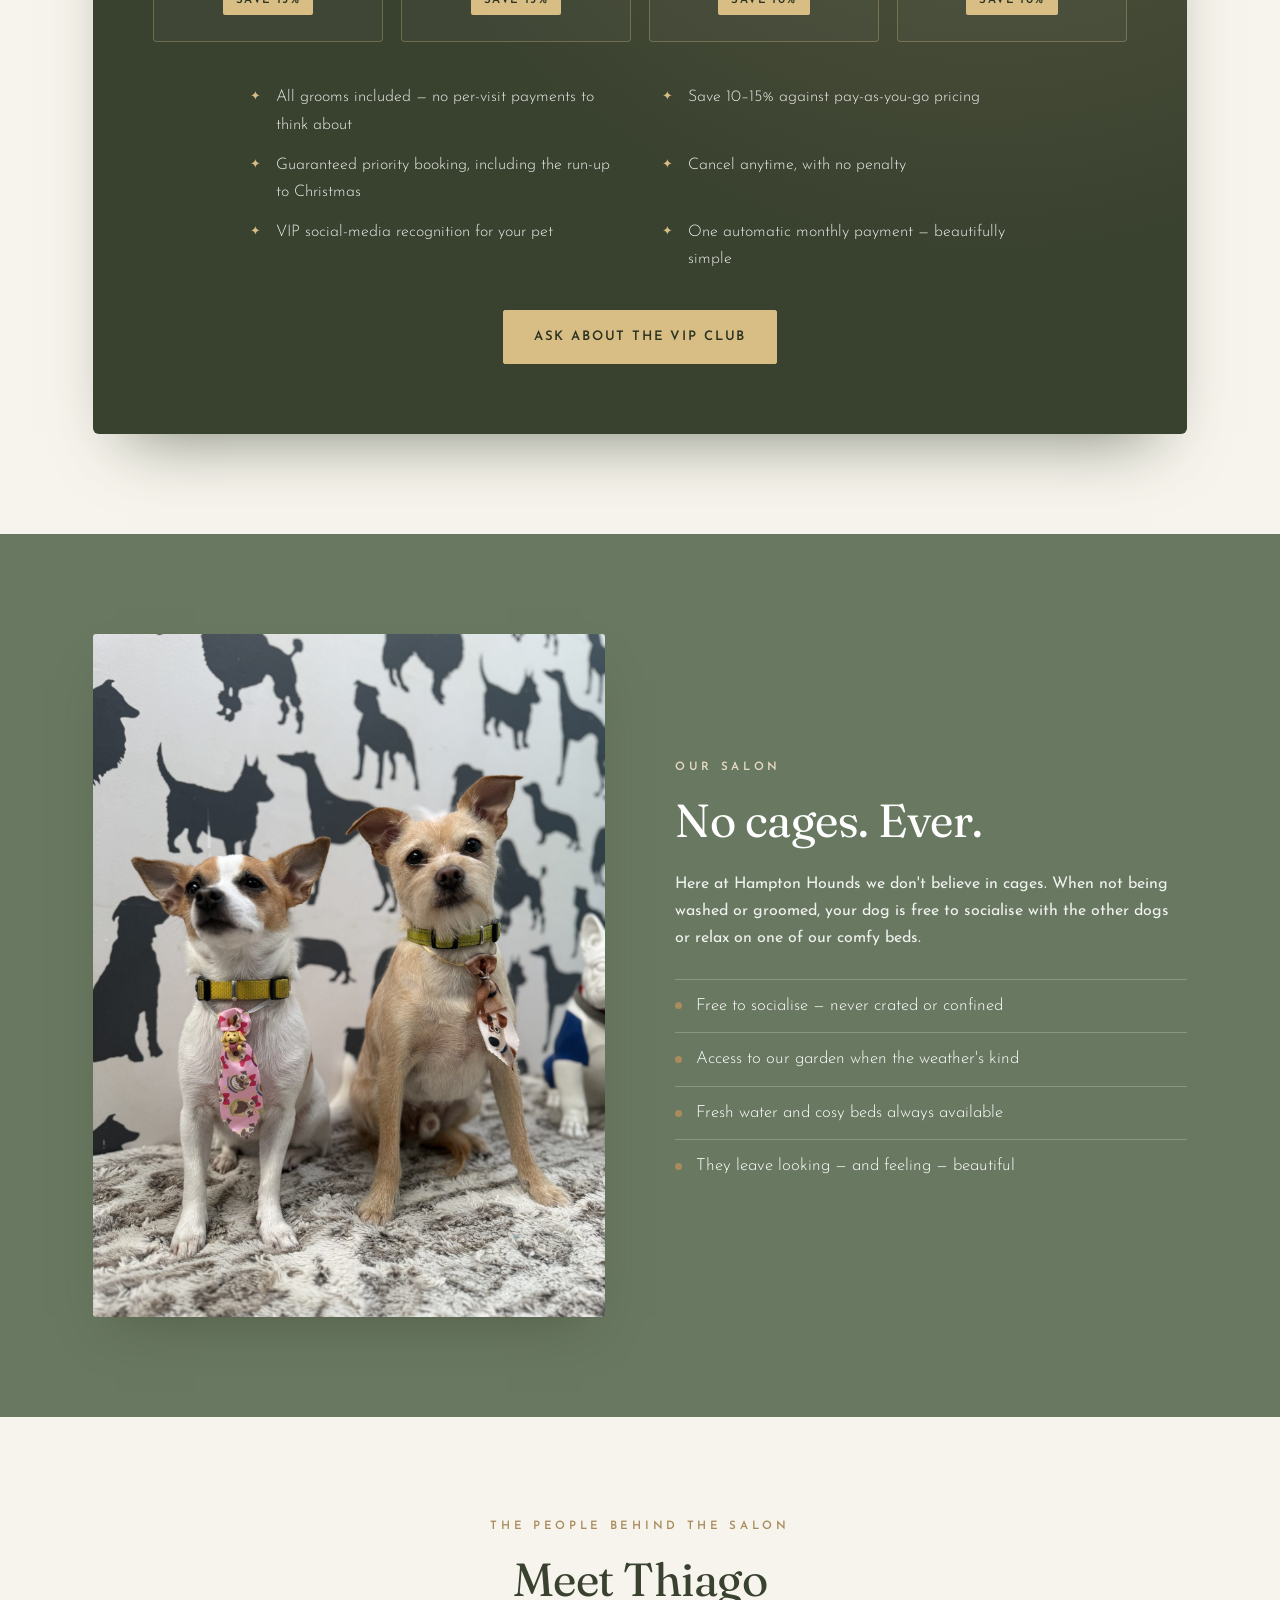
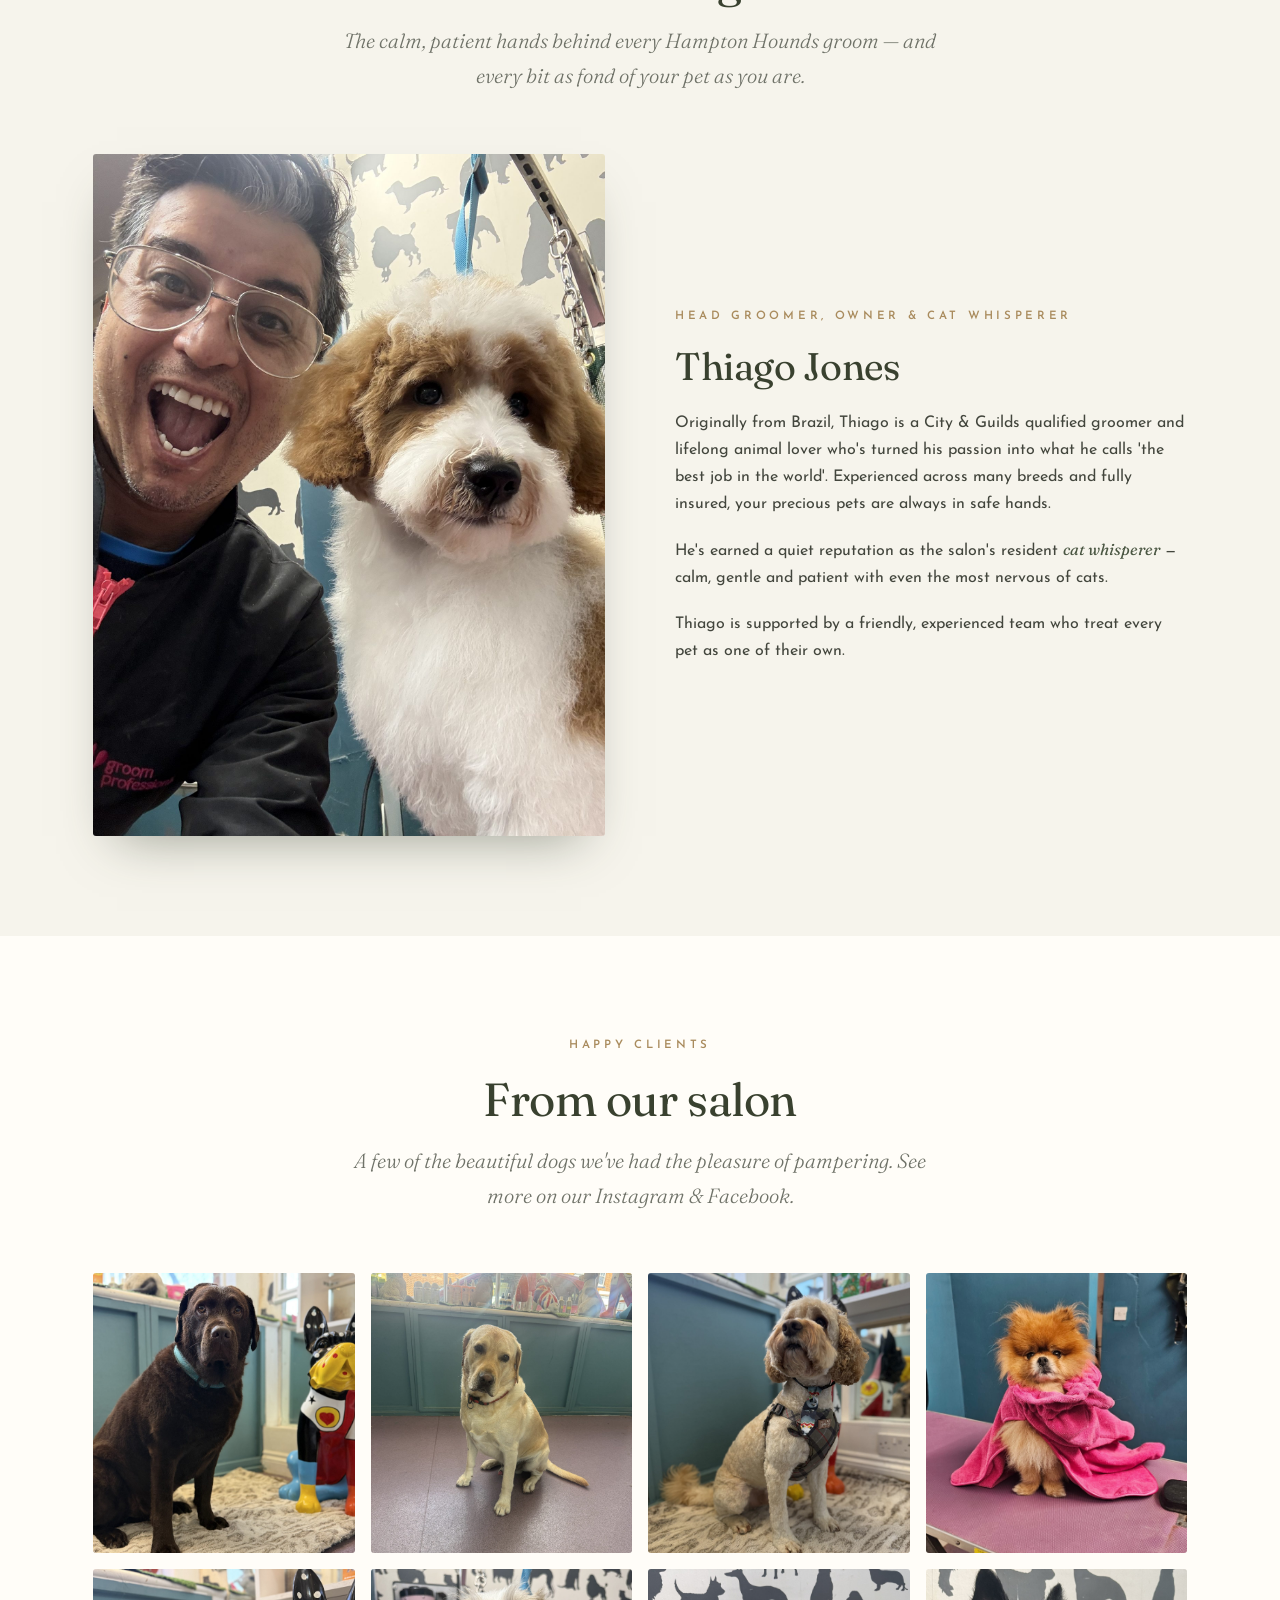
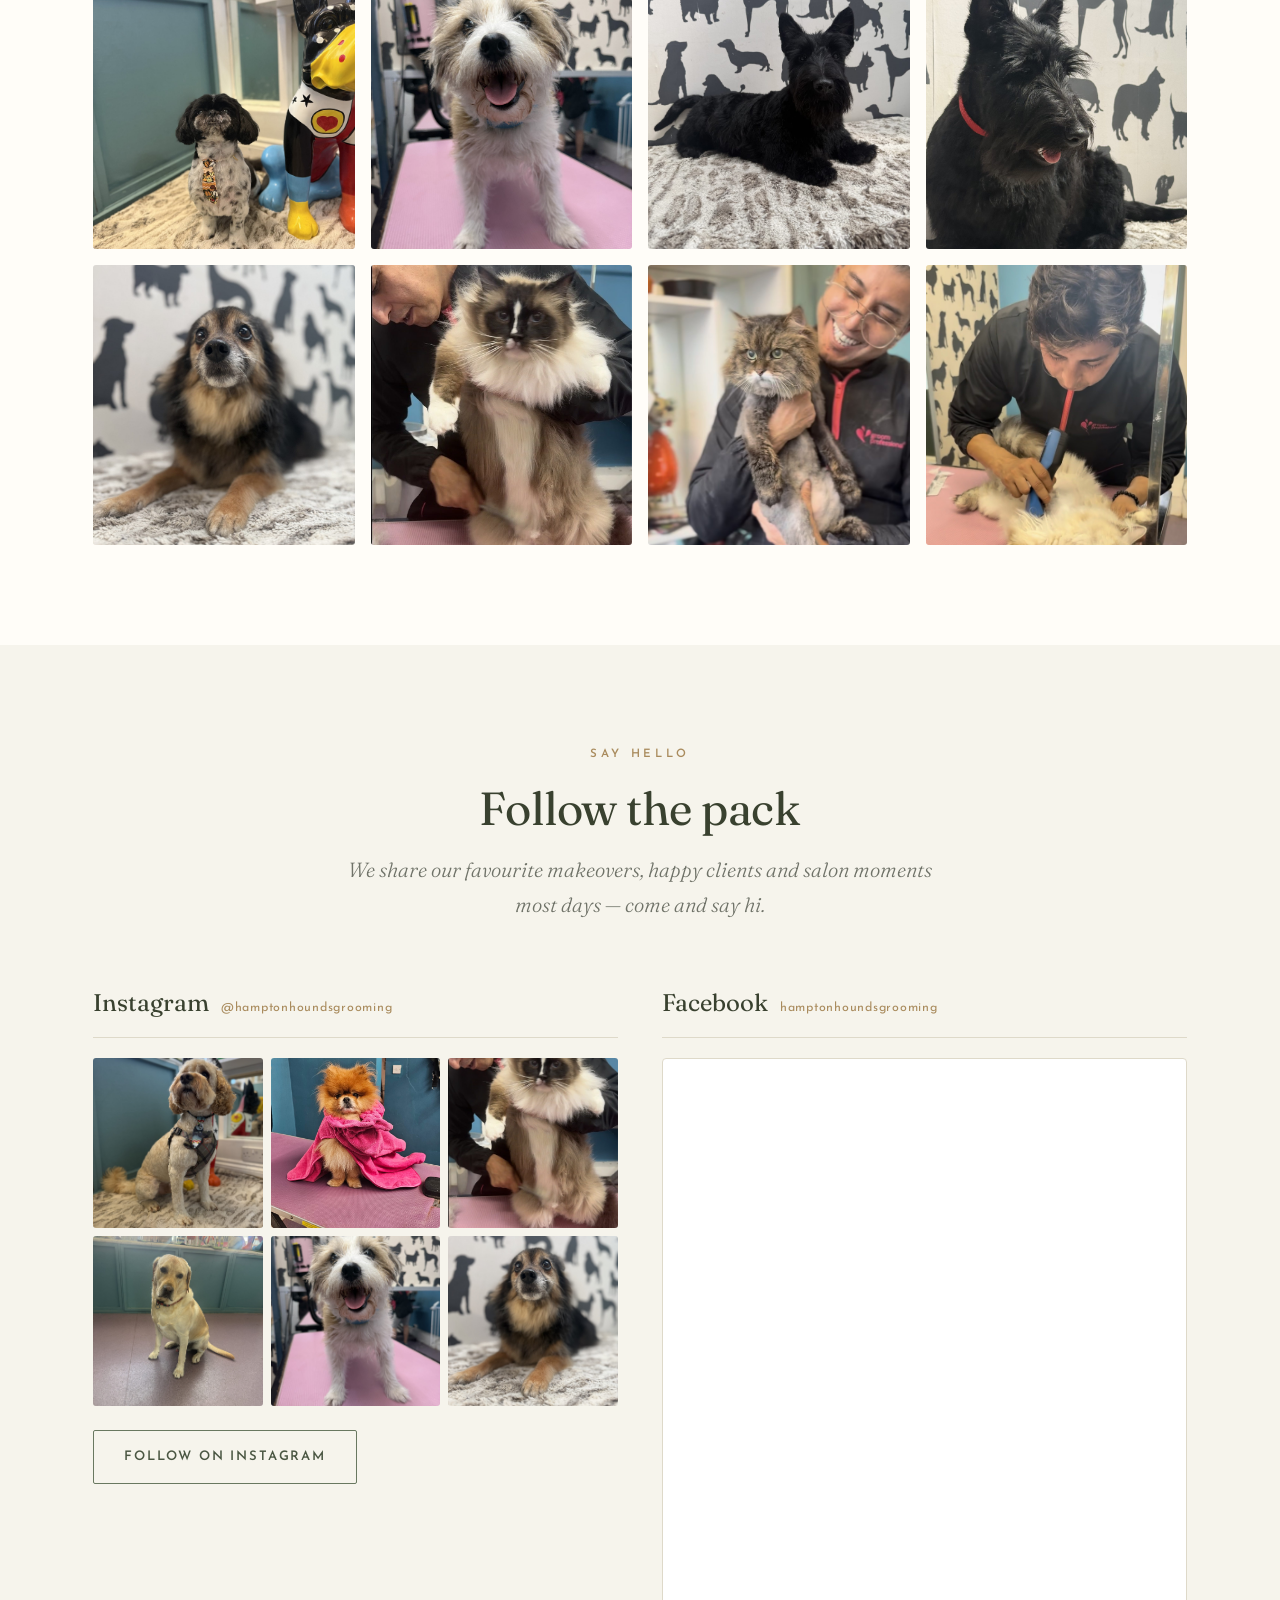
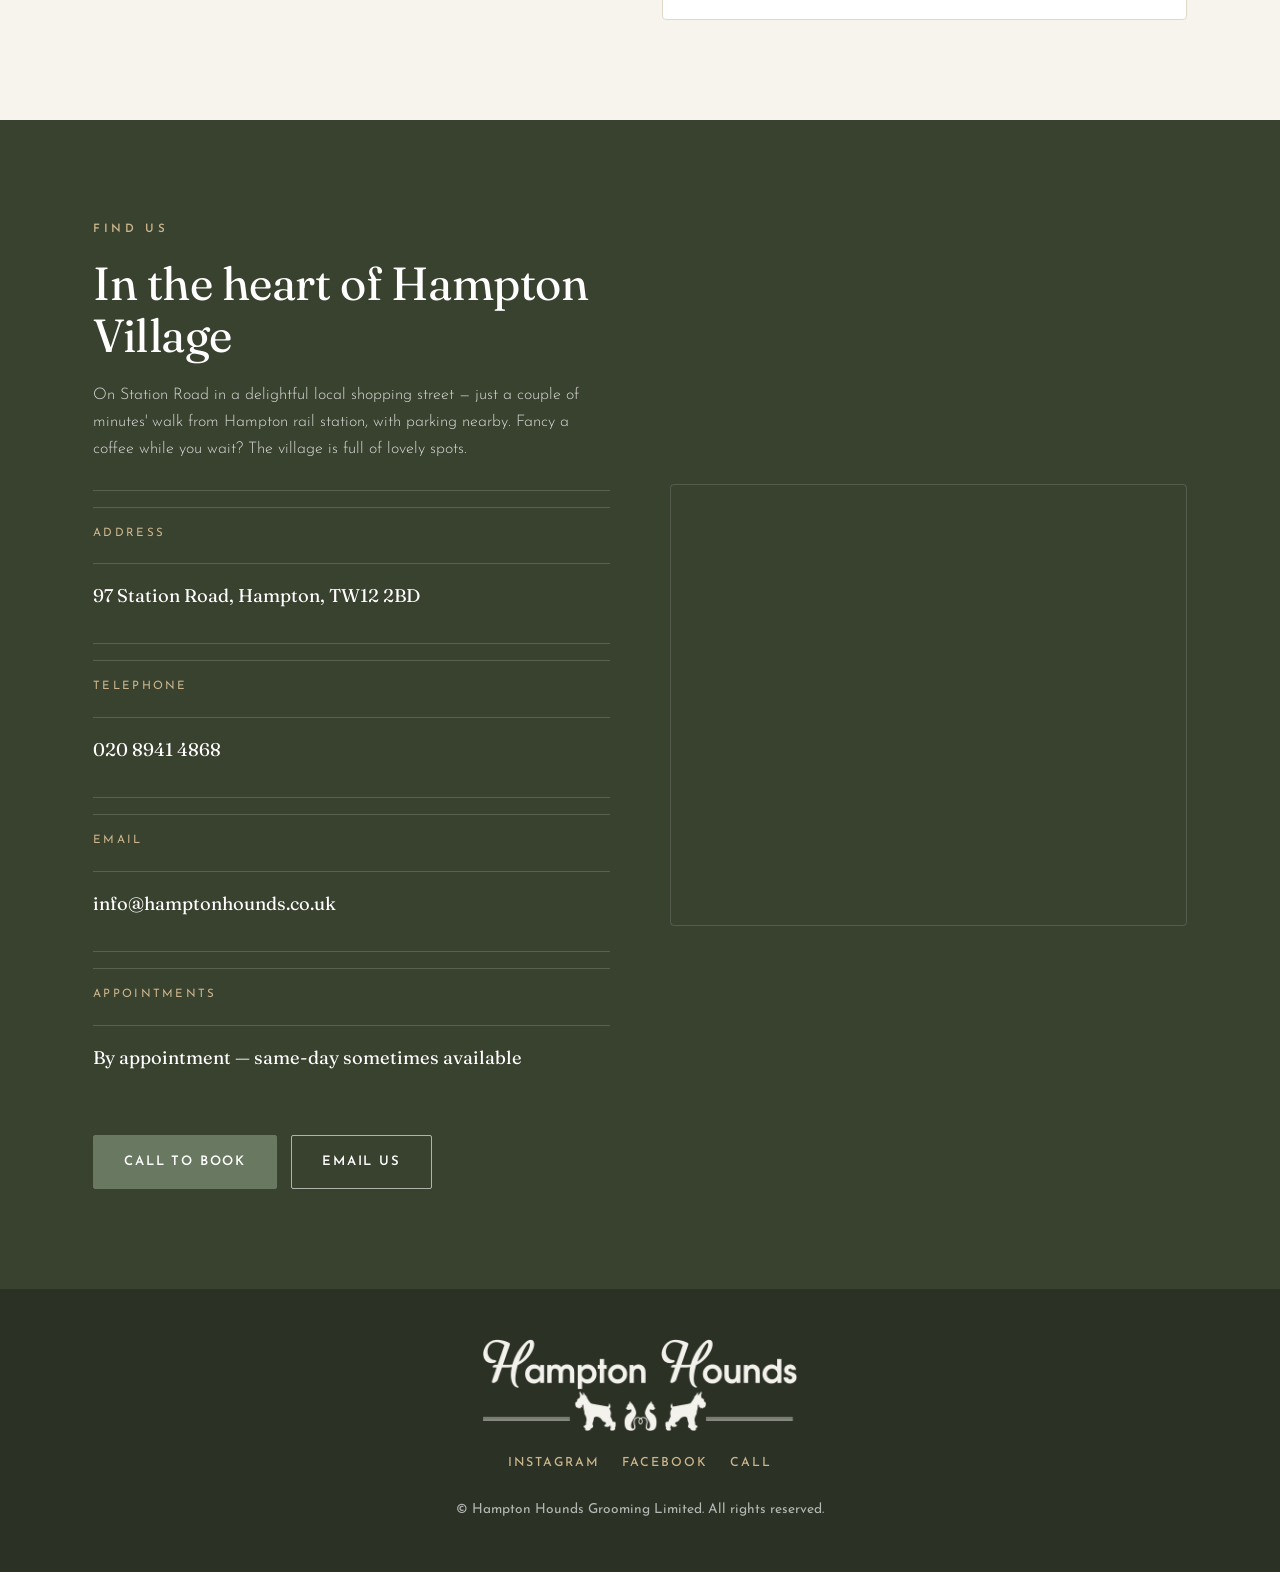
==== commit 97f2e66f: "Add img-3669-3 to gallery; make mobile header bar permanently solid - Gallery now 12 photos (adds th" ====
--- a/new/index.html
+++ b/new/index.html
@@ -76,7 +76,13 @@
     border:1px solid rgba(255,255,255,.6);color:#fff;padding:10px 20px;border-radius:2px;transition:.25s}
   header.scrolled .call-btn{border-color:var(--sage);color:var(--sage-deep)}
   .call-btn:hover{background:var(--sage);color:#fff;border-color:var(--sage)}
-  @media(max-width:820px){nav .link{display:none}header,header.scrolled{padding:14px 22px}}
+  @media(max-width:820px){
+    nav .link{display:none}
+    header,header.scrolled{padding:14px 22px;background:rgba(246,244,236,.96);box-shadow:0 1px 0 var(--line);backdrop-filter:blur(8px)}
+    .logo .logo-white{display:none}
+    .logo .logo-black{display:block}
+    .call-btn{border-color:var(--sage);color:var(--sage-deep)}
+  }
 
   /* hero — image scales to full window width, never cropped; forest colour pads below if short */
   .hero{position:relative;background:var(--forest);color:#fff;padding:0}
@@ -375,6 +381,7 @@
       <img src="/images/new-web/img-5206.jpg" alt="Black Scottie at Hampton Hounds">
       <img src="/images/new-web/img-2506.jpg" alt="Scruffy terrier relaxing after grooming">
       <img src="/images/new-web/img-5536.jpg" alt="A beautifully groomed long-haired cat">
+      <img src="/images/new-web/img-3669-3.jpg" alt="Thiago, our resident cat whisperer, with a happy long-haired cat">
       <img src="/images/new-web/img-5828.jpg" alt="A West Highland terrier being groomed at Hampton Hounds">
     </div>
   </div>
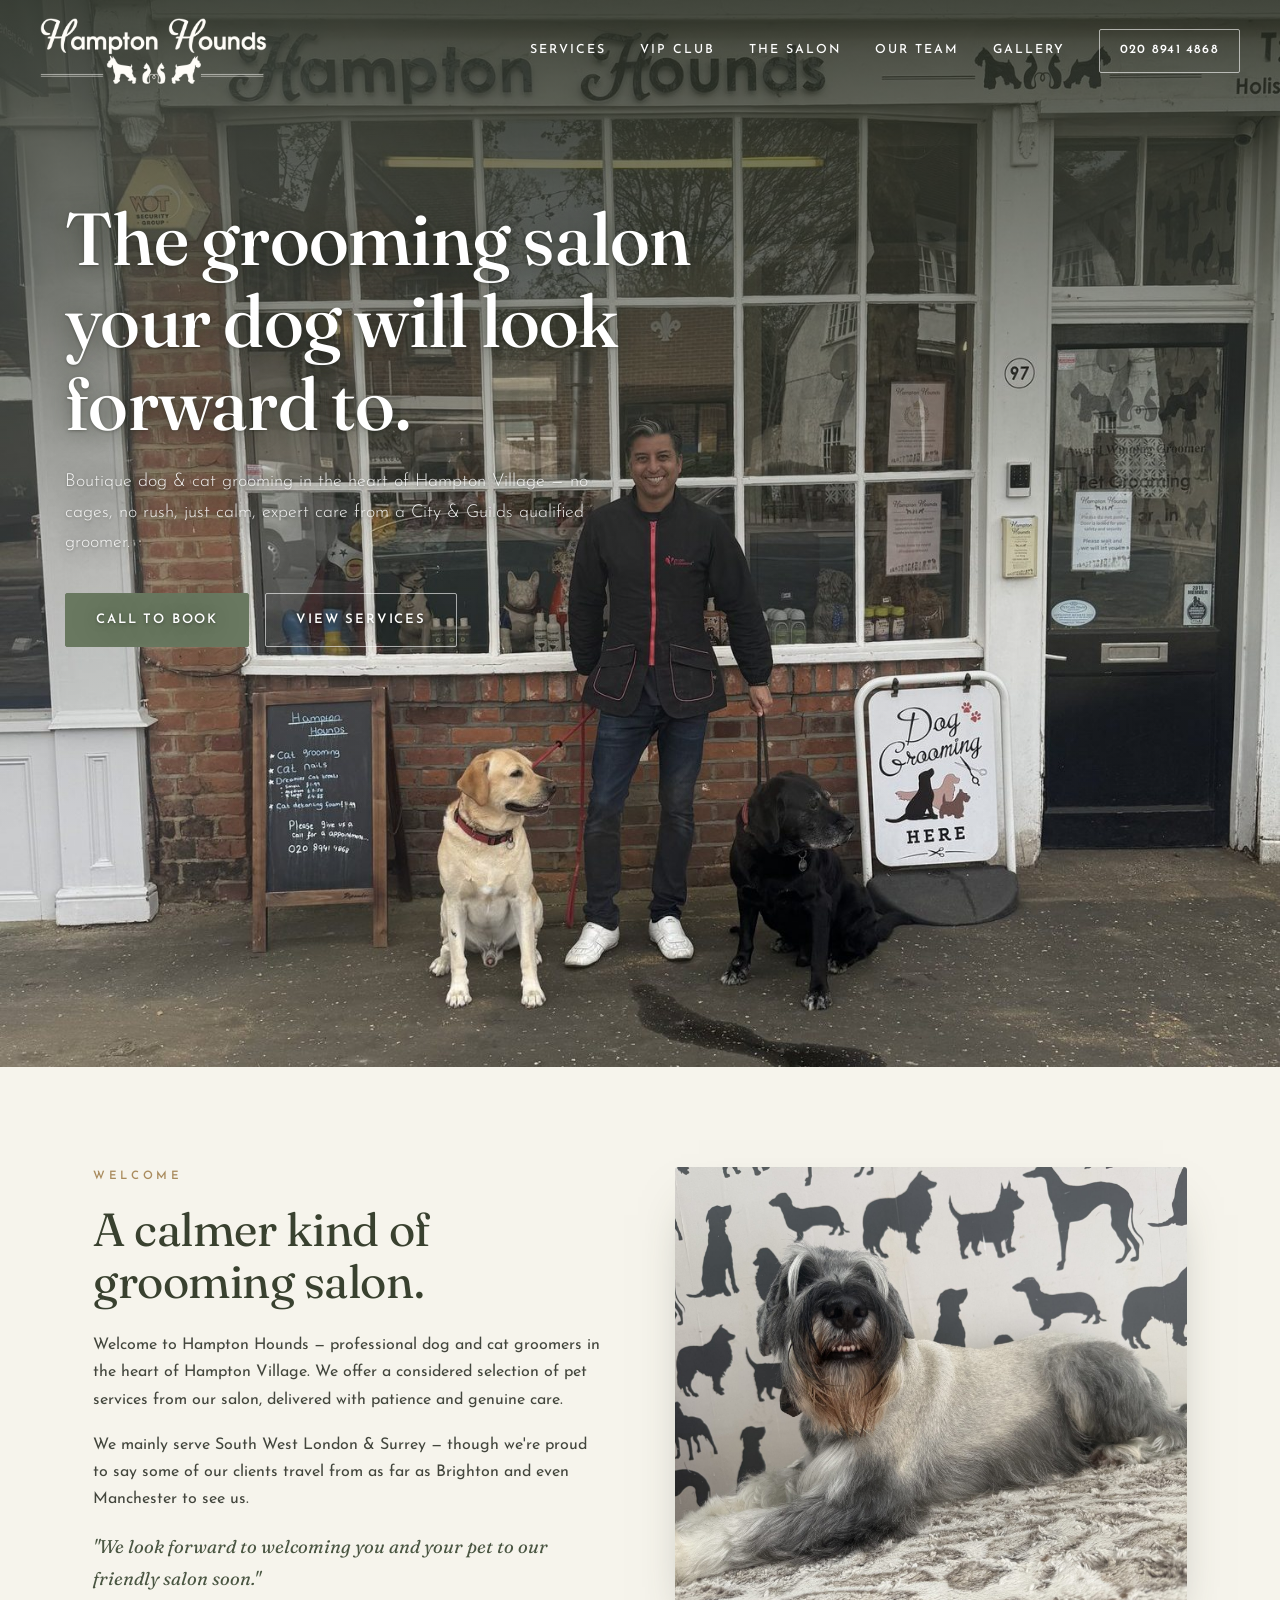
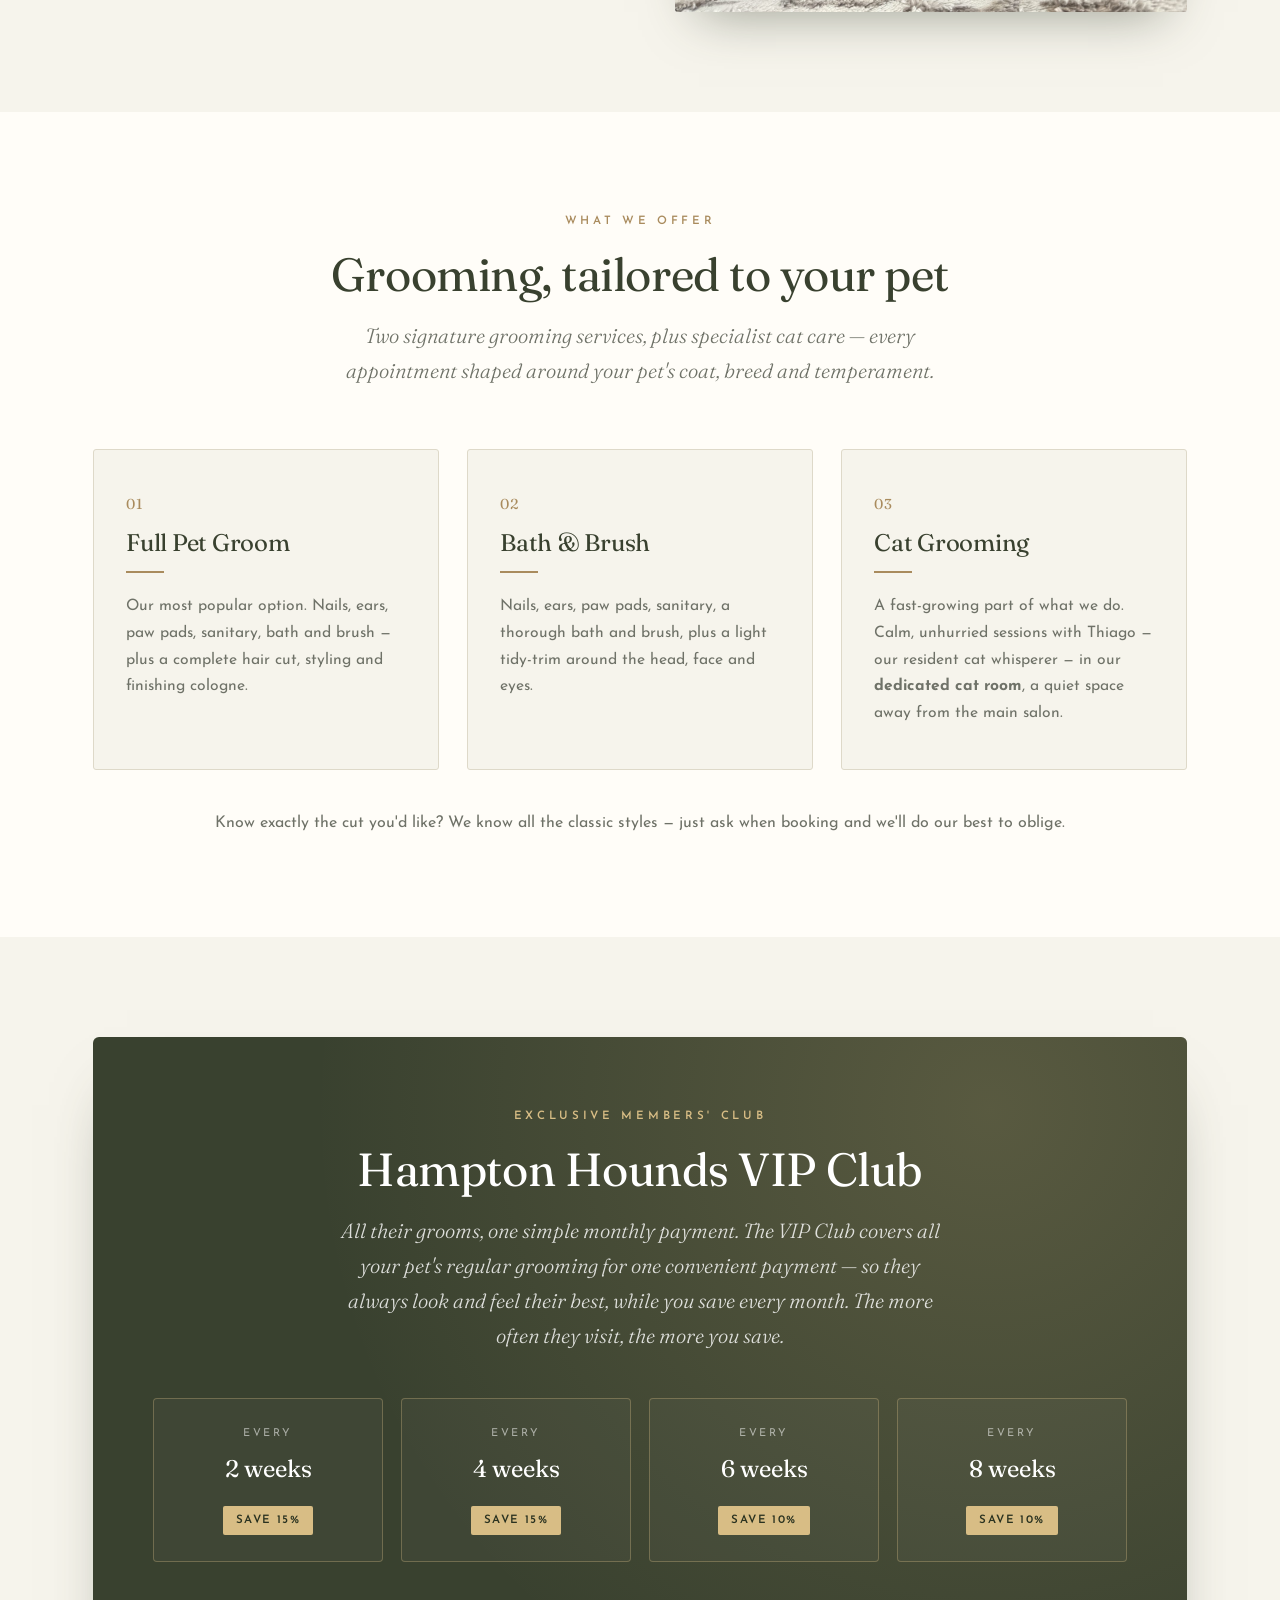
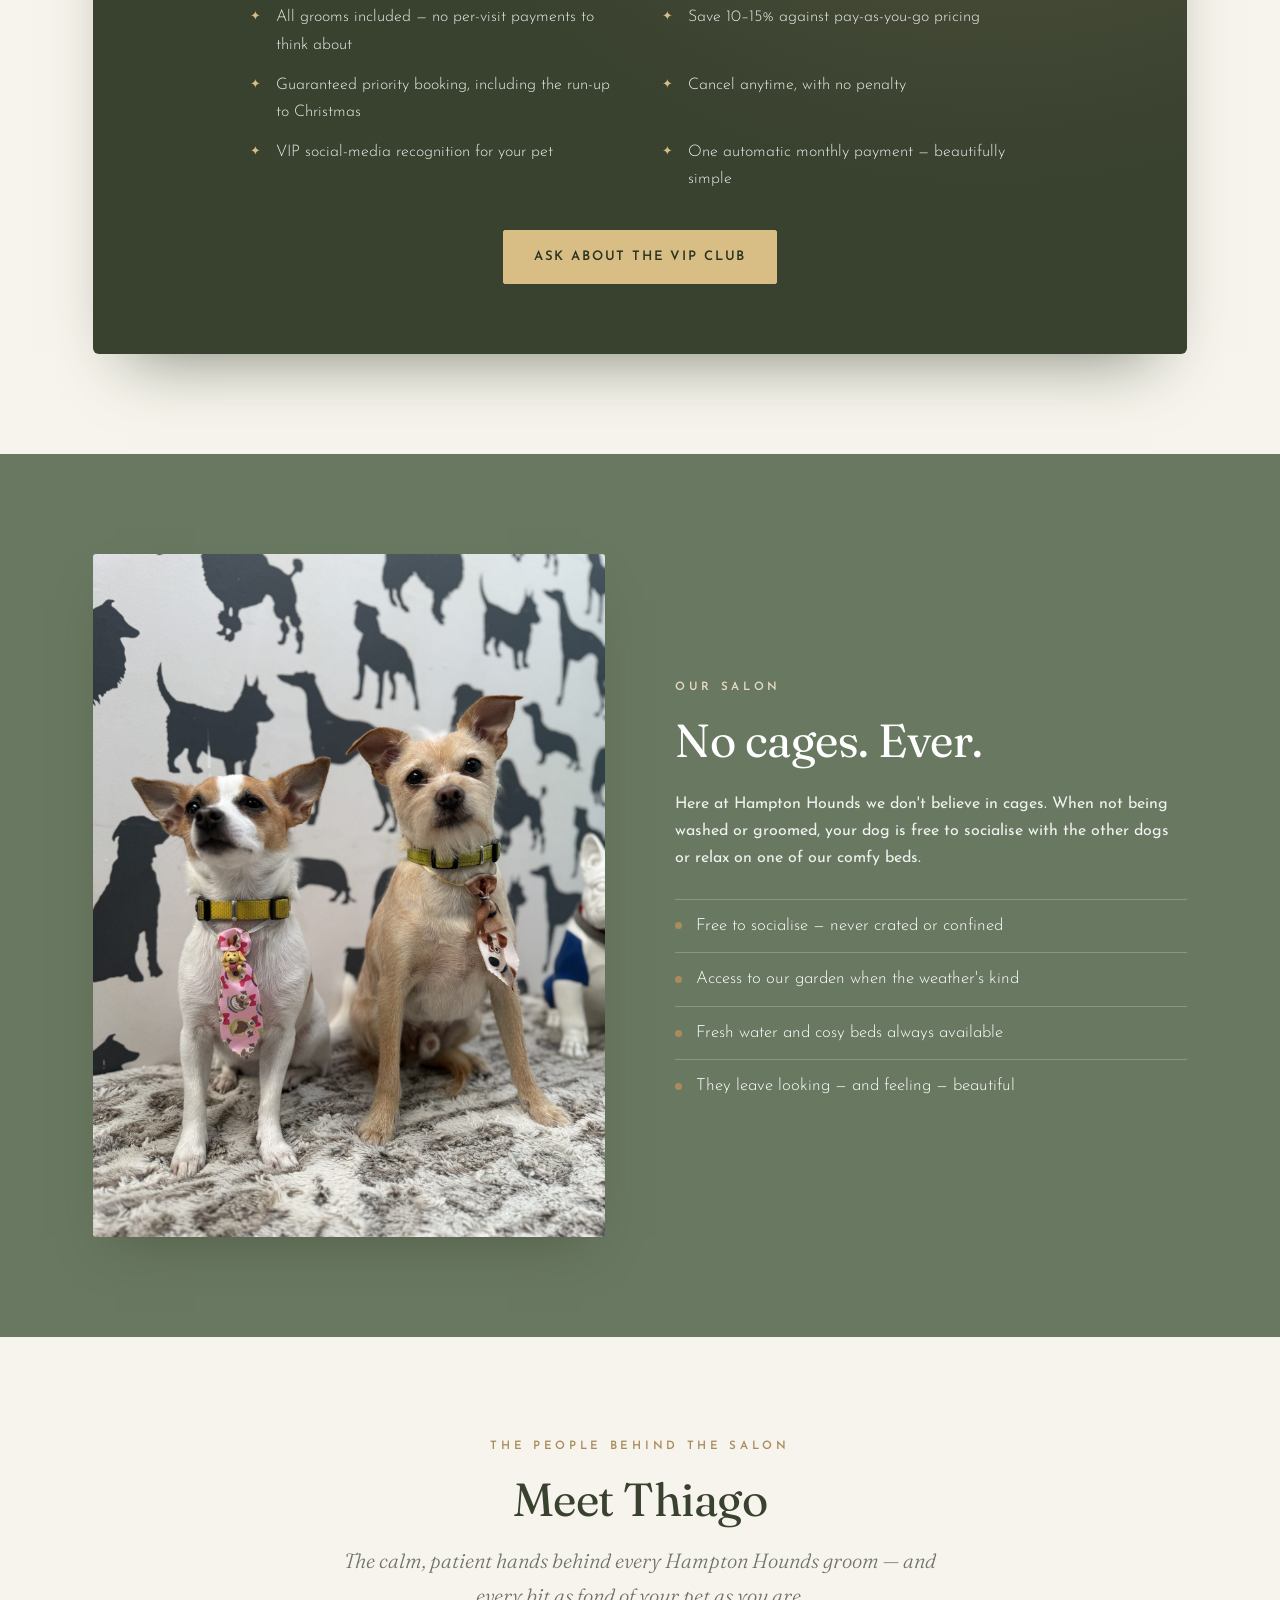
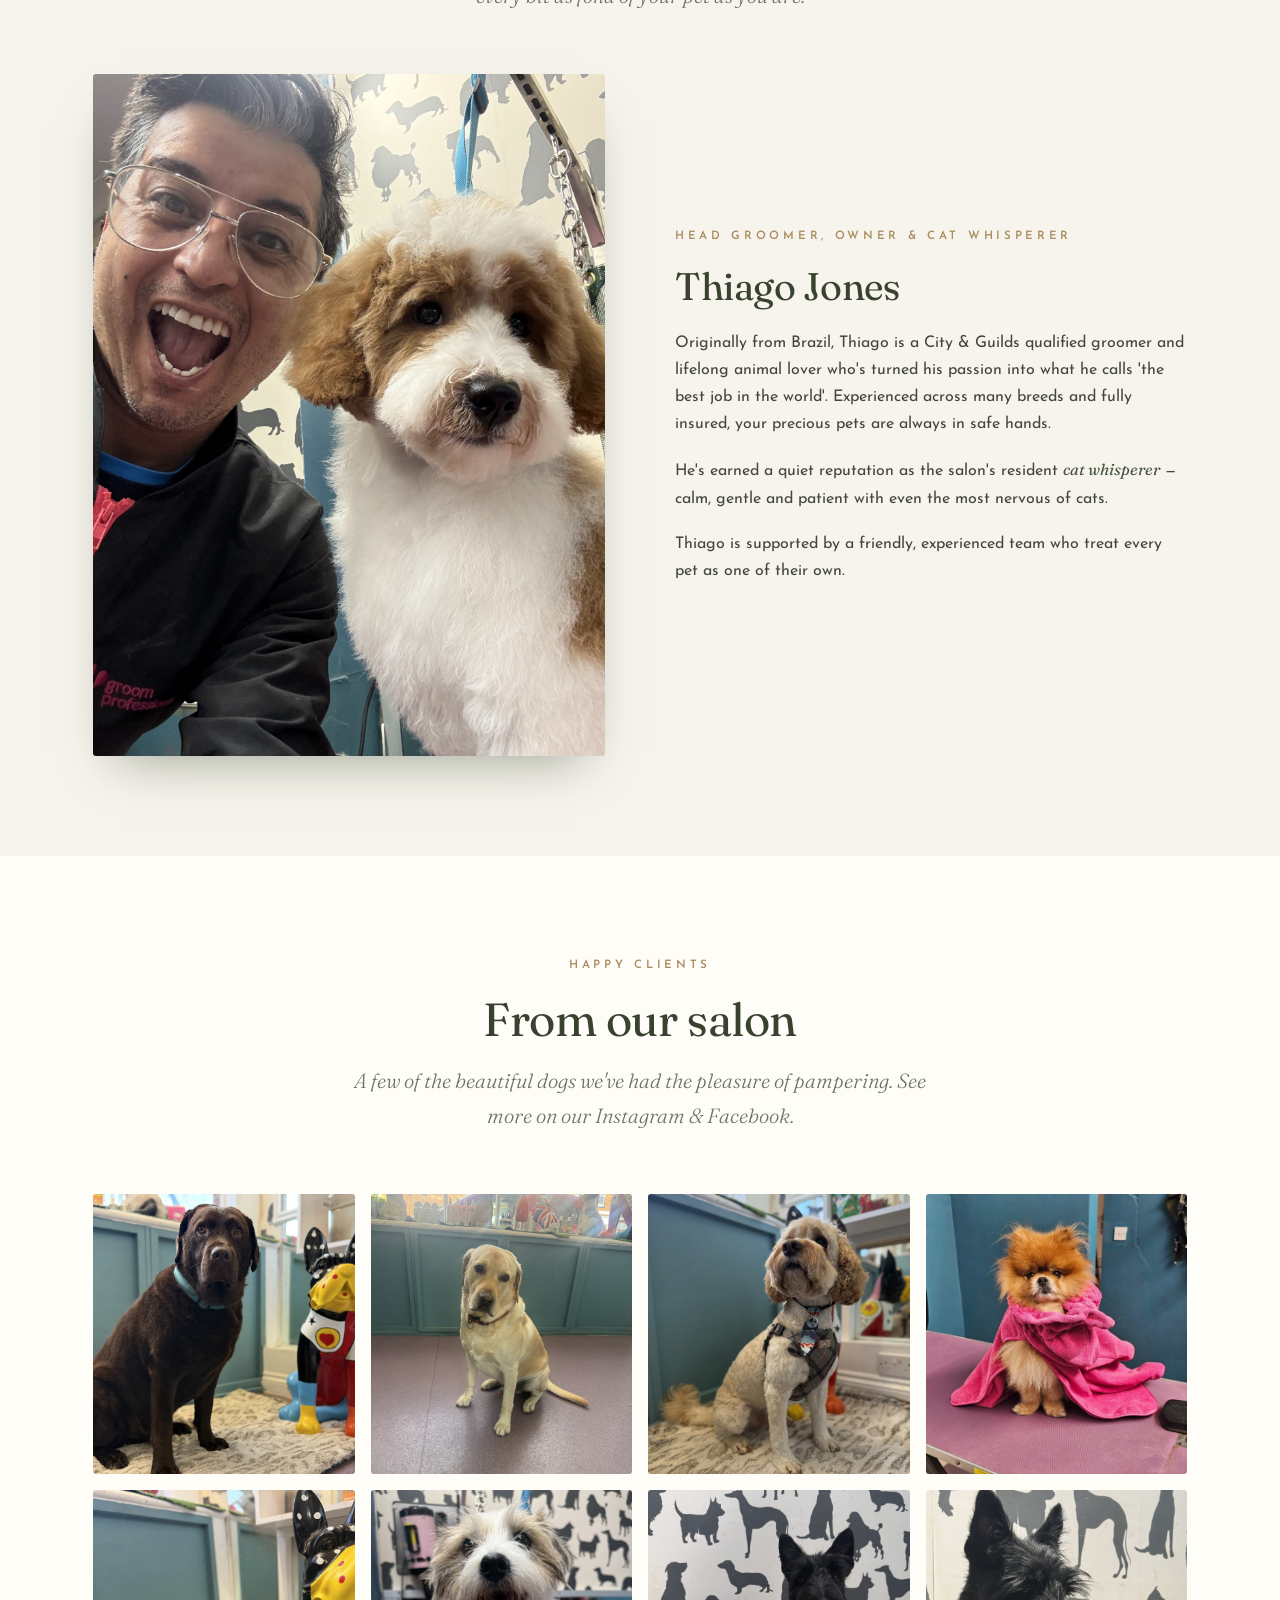
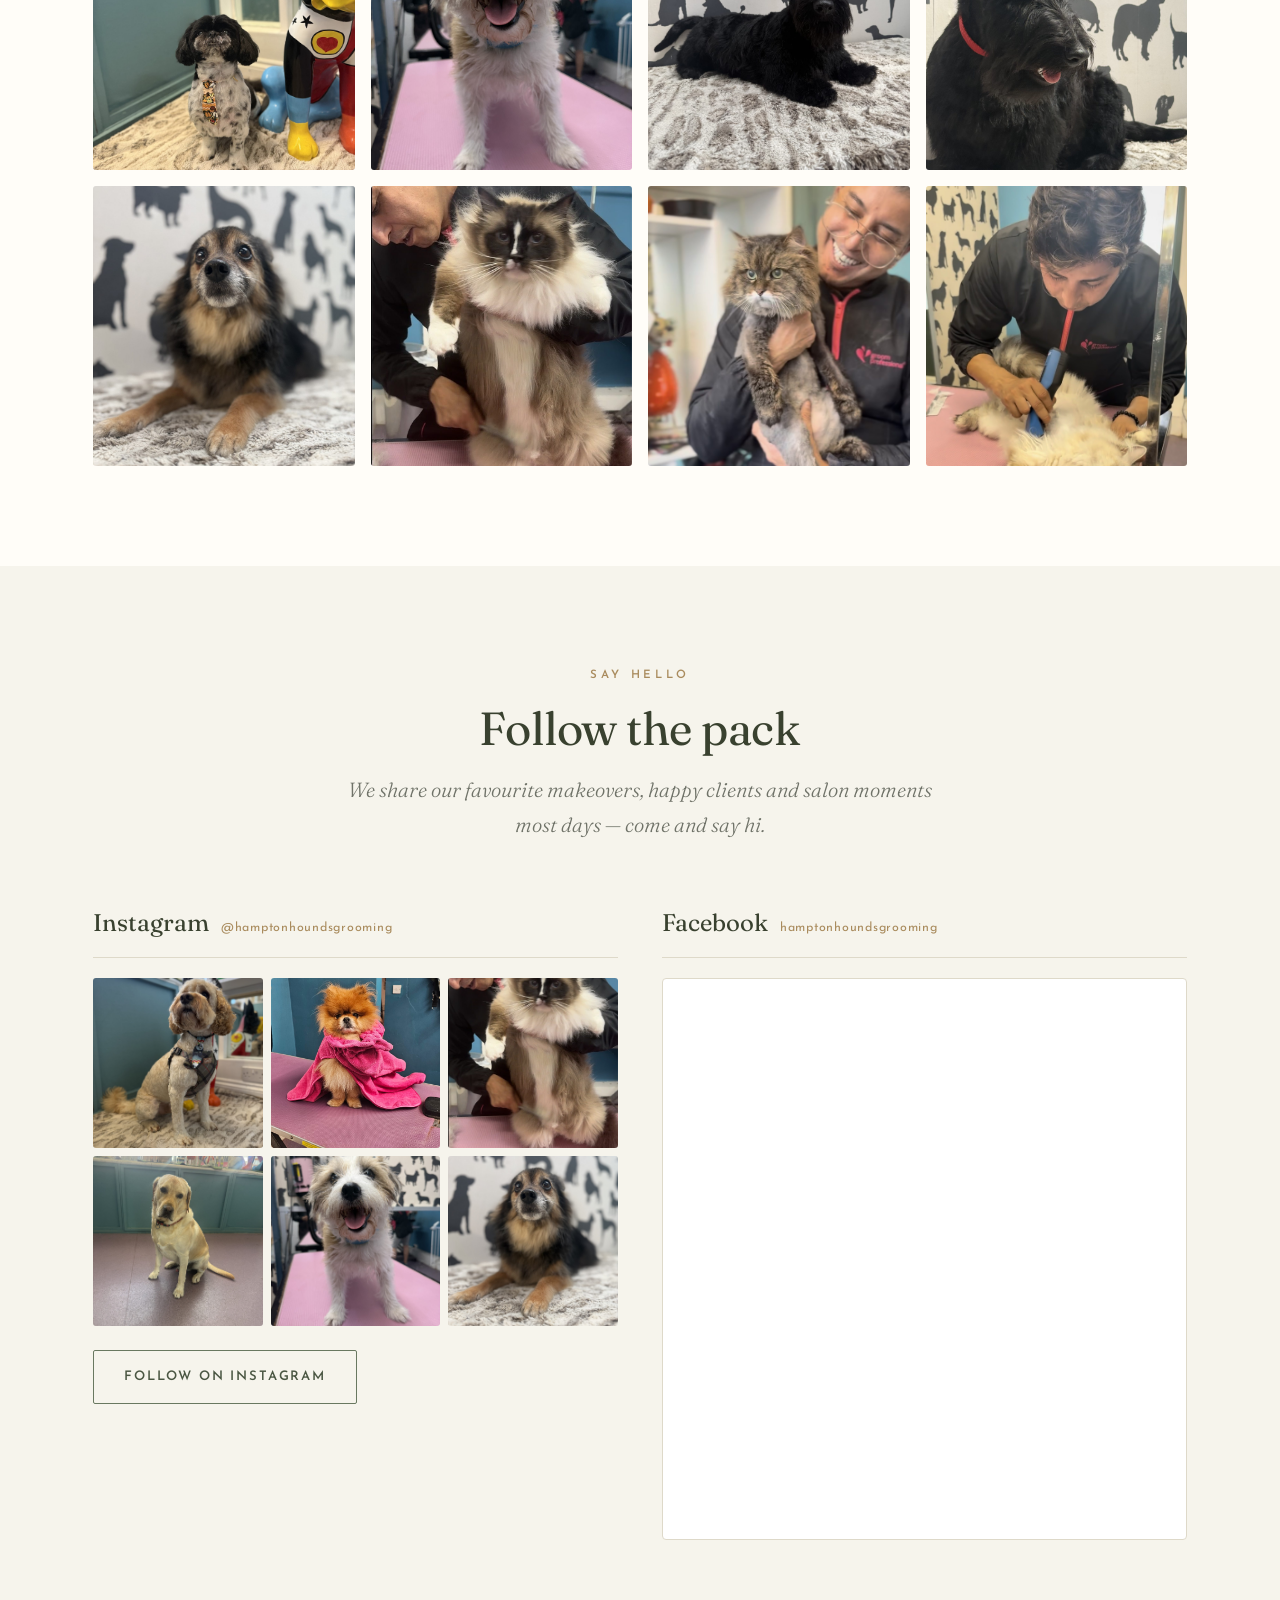
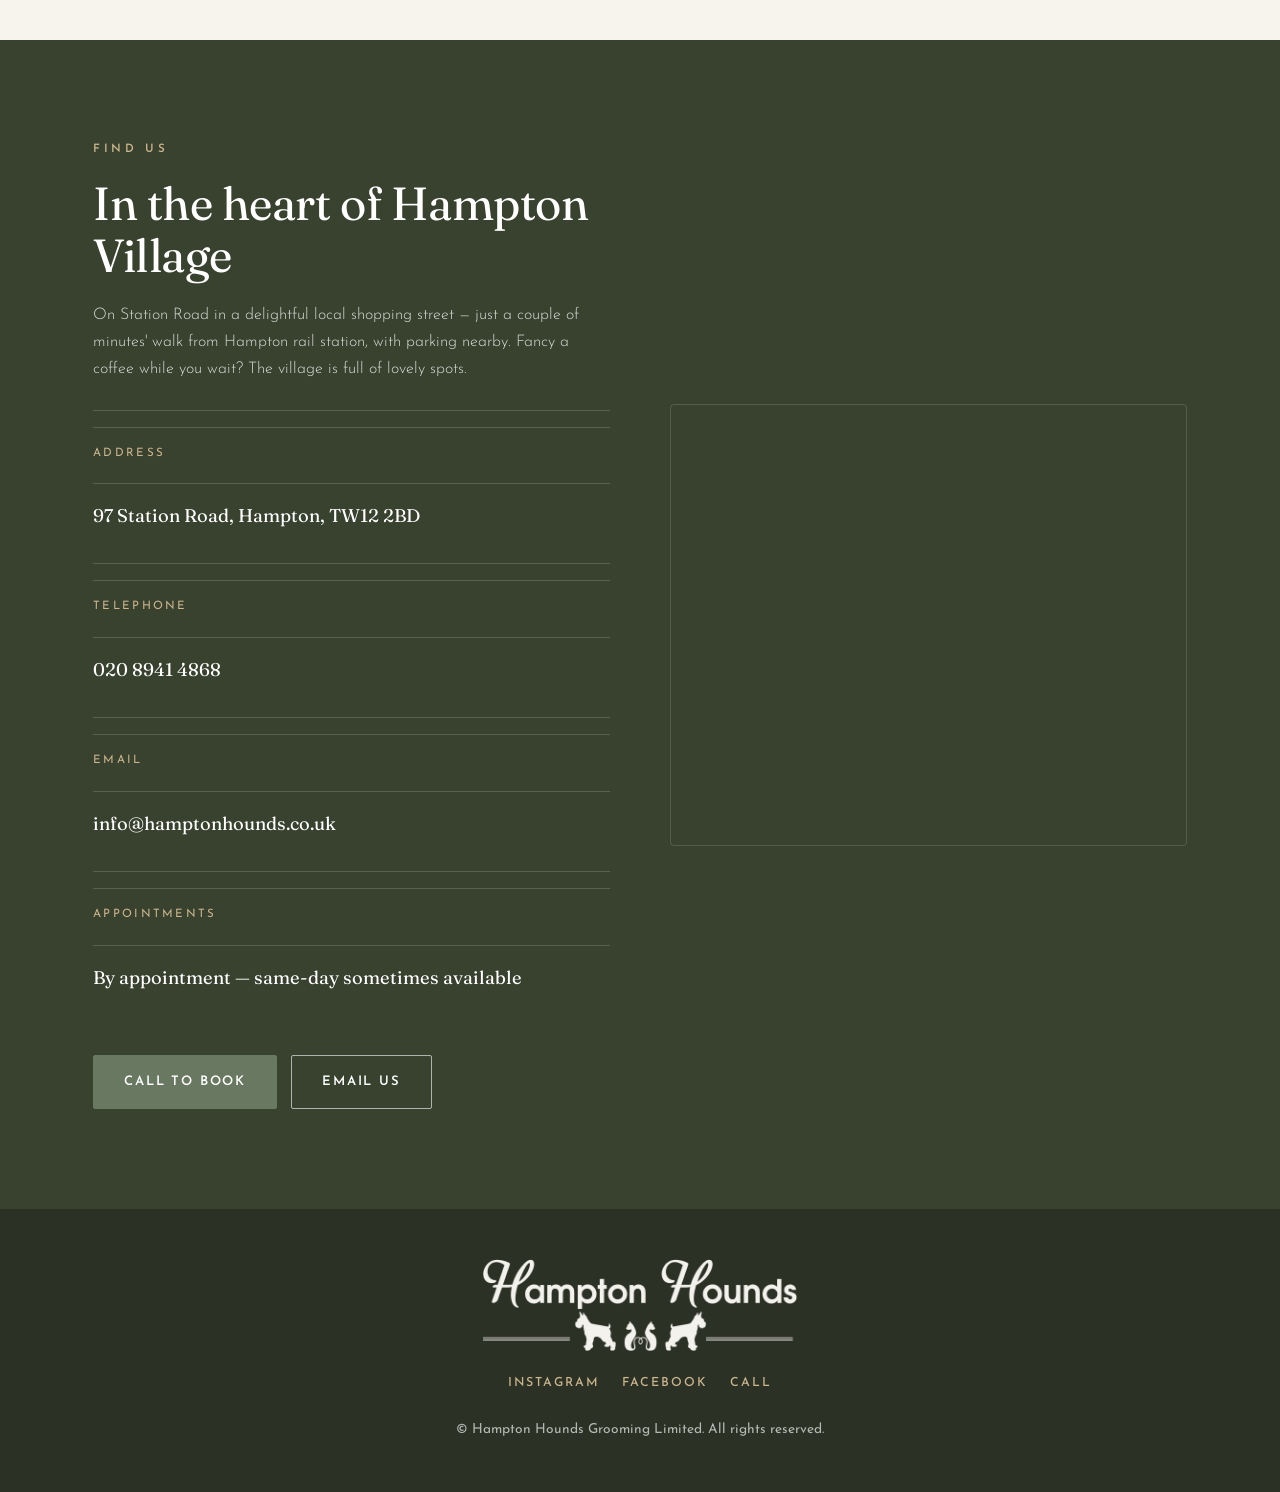
==== commit b99ee6c1: "Cat grooming: drop the dog-free-salon caveat sentence Co-Authored-By: Claude Opus 4.8 <noreply@anthr" ====
--- a/new/index.html
+++ b/new/index.html
@@ -288,7 +288,7 @@
         <div class="num">03</div>
         <h3>Cat Grooming</h3>
         <div class="rule"></div>
-        <p>A fast-growing part of what we do. Calm, unhurried sessions with Thiago — our resident cat whisperer — in our <strong>dedicated cat room</strong>, a quiet space away from the main salon. (We can't promise the rest of the salon will be dog-free, but your cat has its own calm retreat.)</p>
+        <p>A fast-growing part of what we do. Calm, unhurried sessions with Thiago — our resident cat whisperer — in our <strong>dedicated cat room</strong>, a quiet space away from the main salon.</p>
       </div>
     </div>
     <p class="center" style="margin-top:40px;color:var(--muted)">Know exactly the cut you'd like? We know all the classic styles — just ask when booking and we'll do our best to oblige.</p>
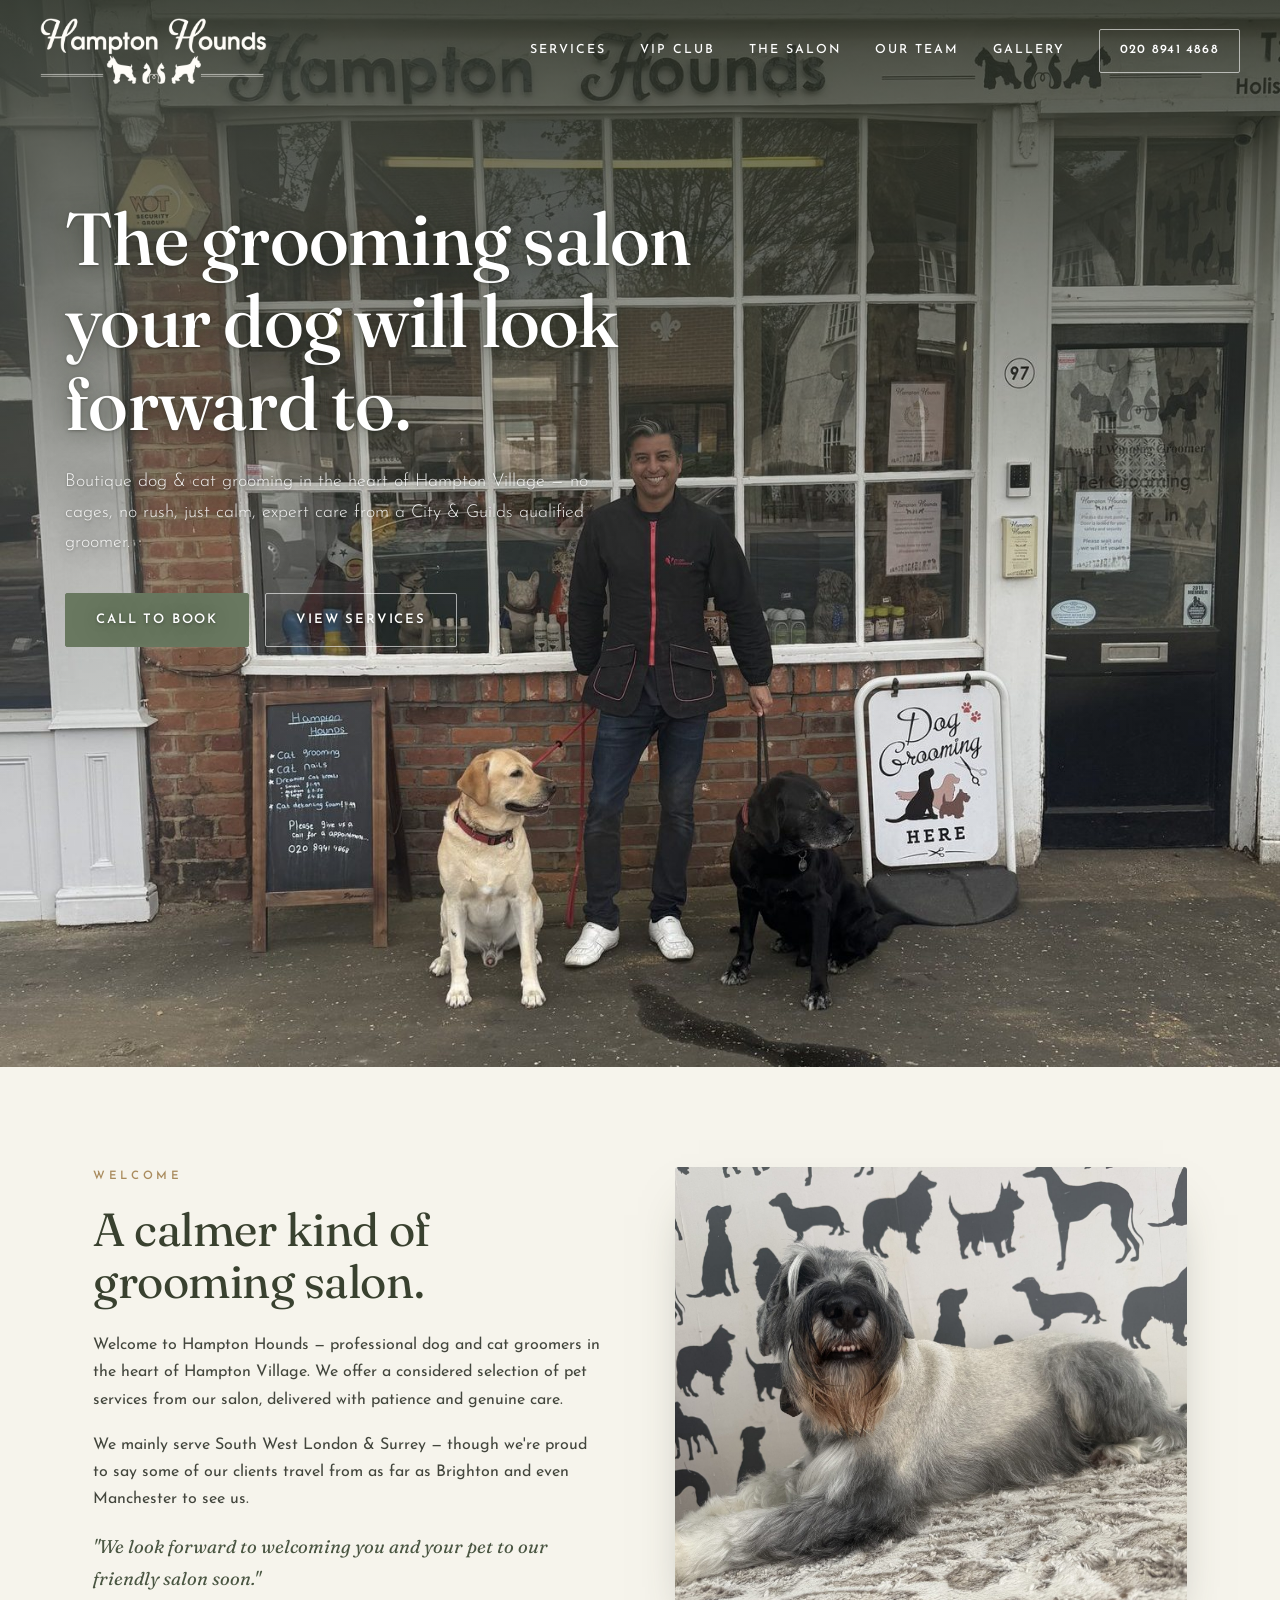
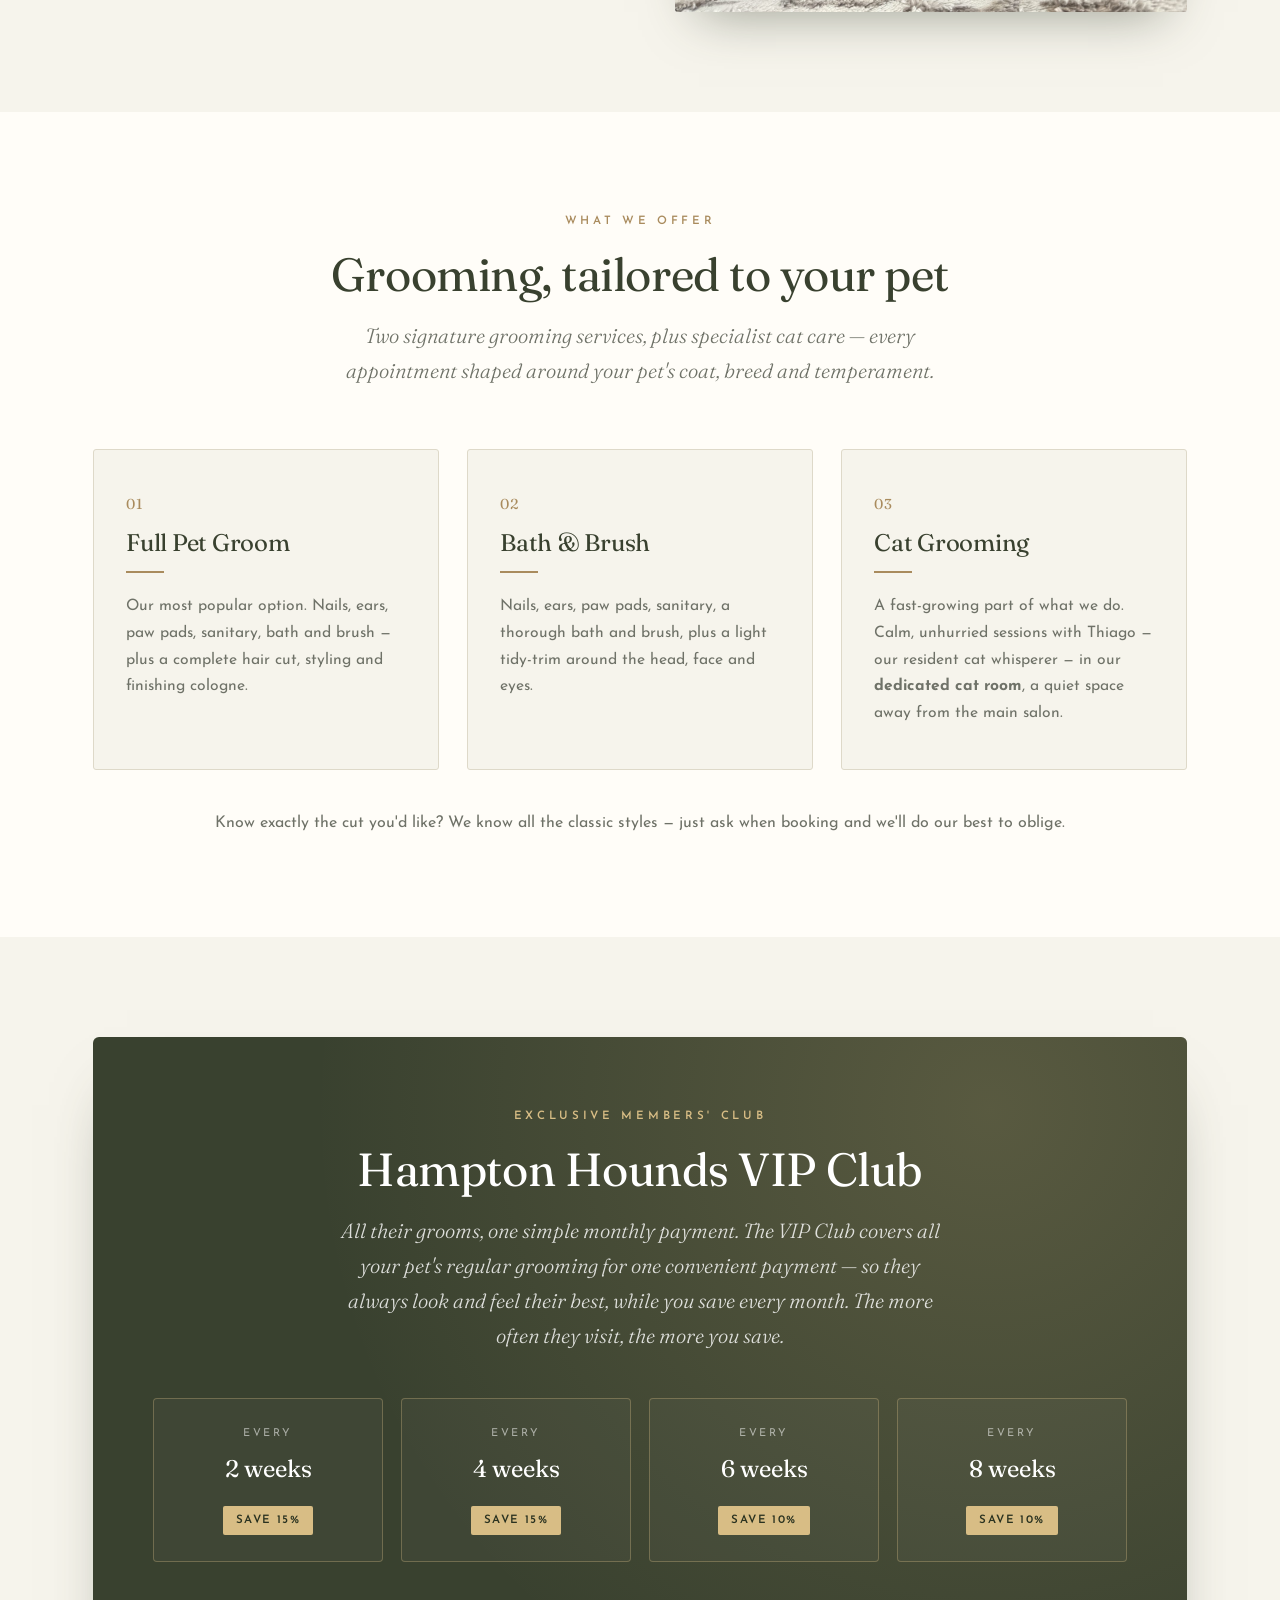
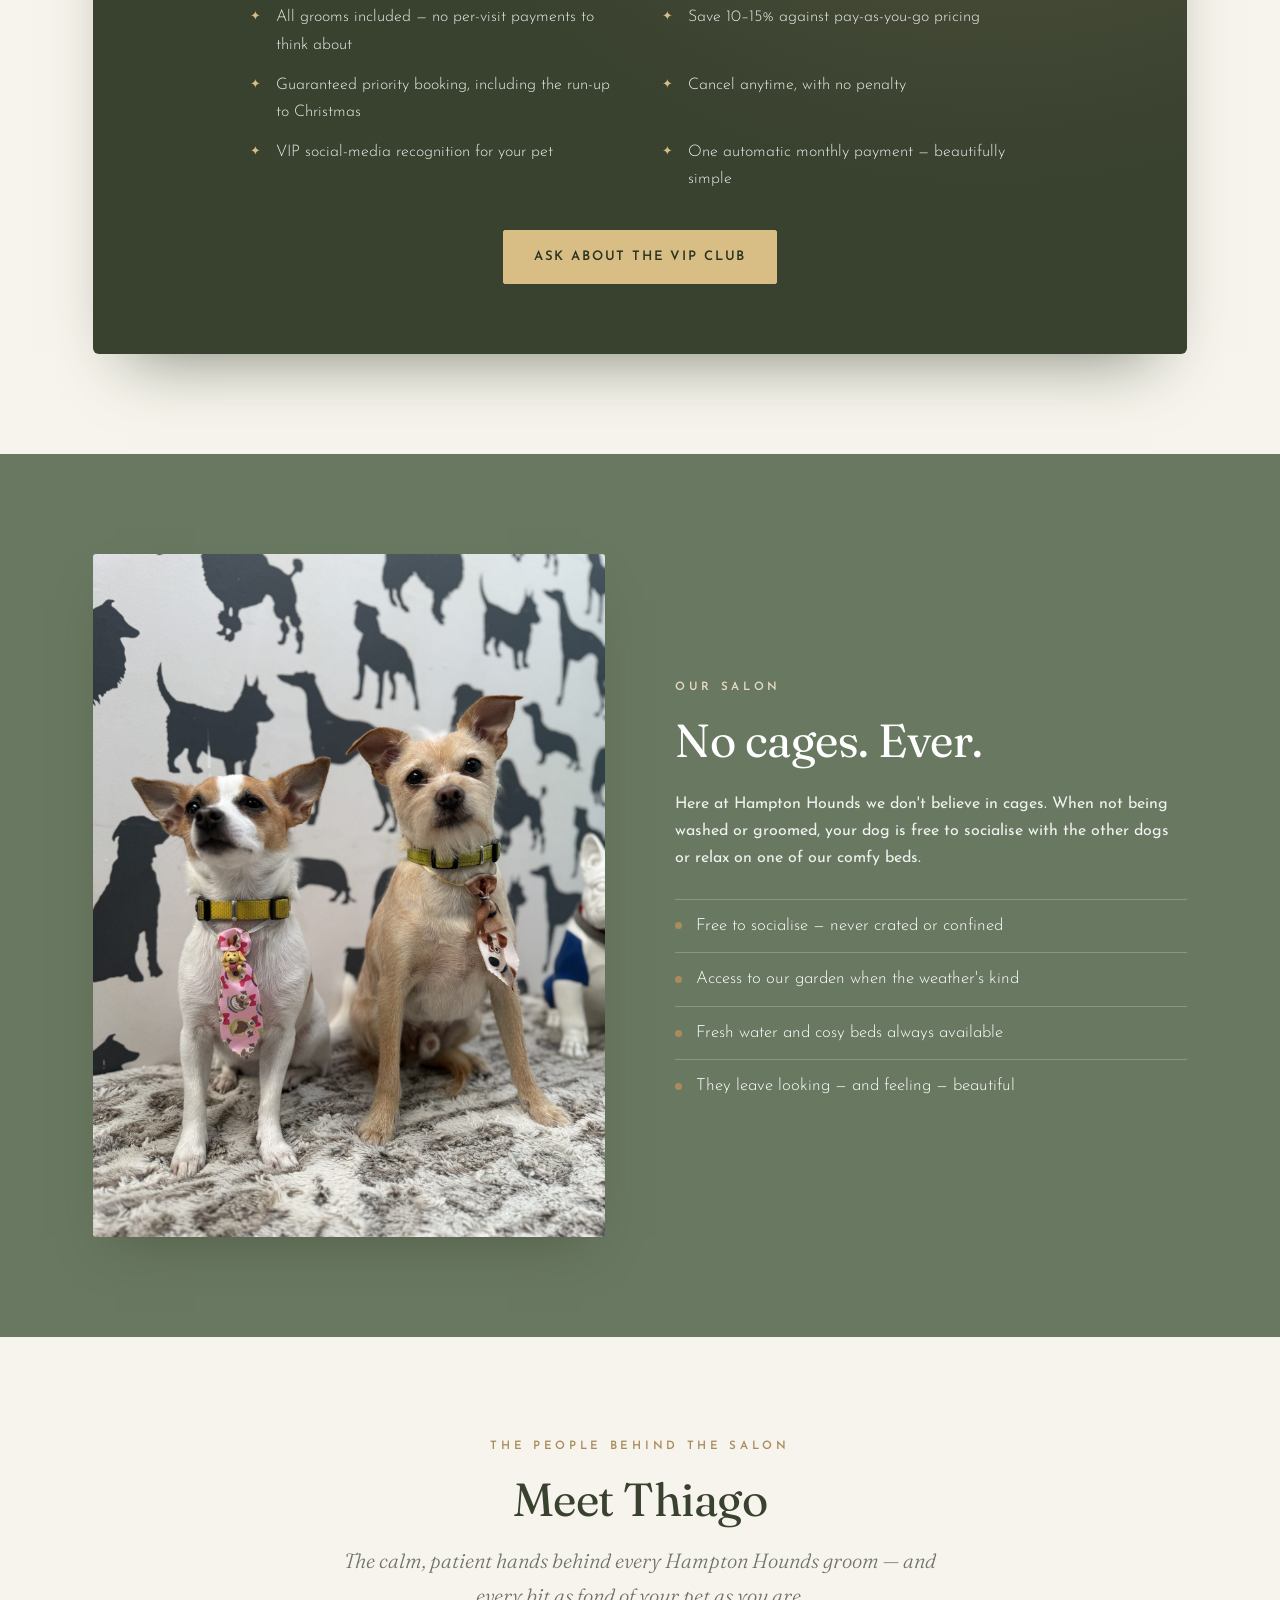
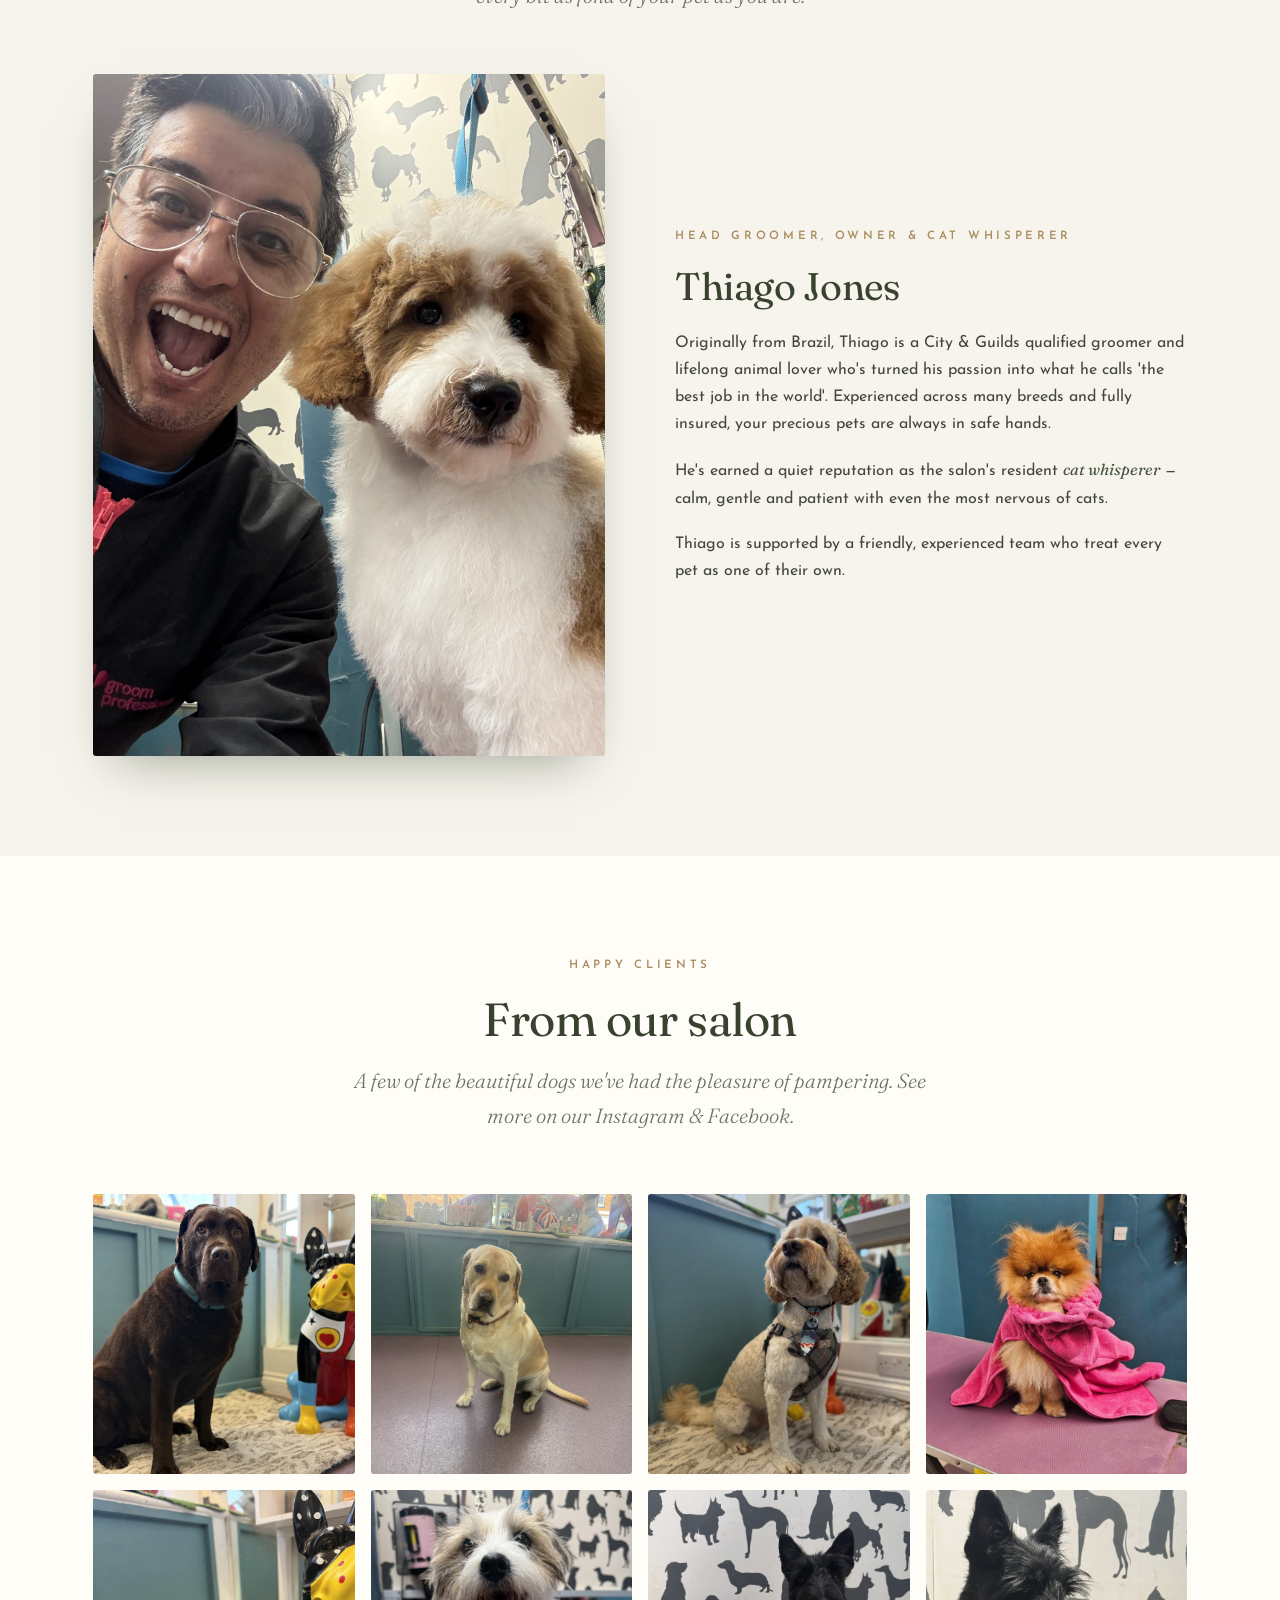
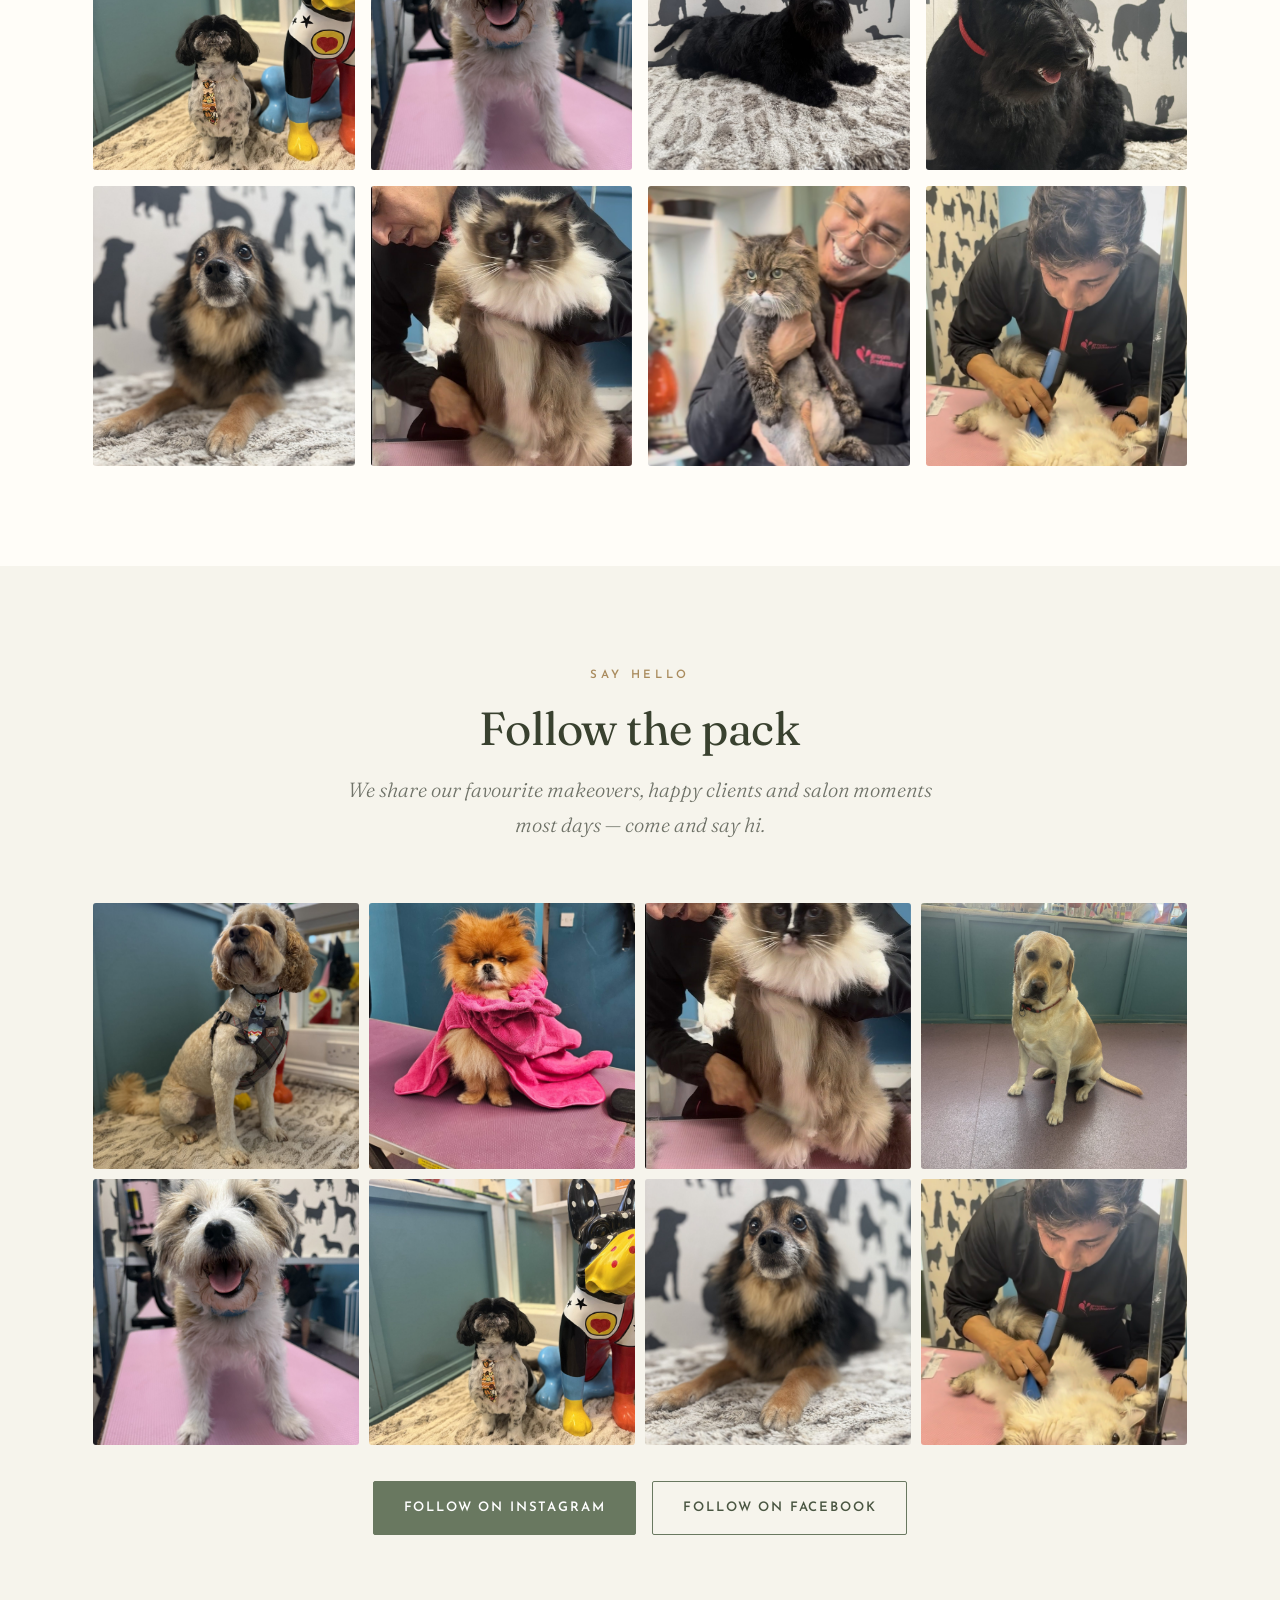
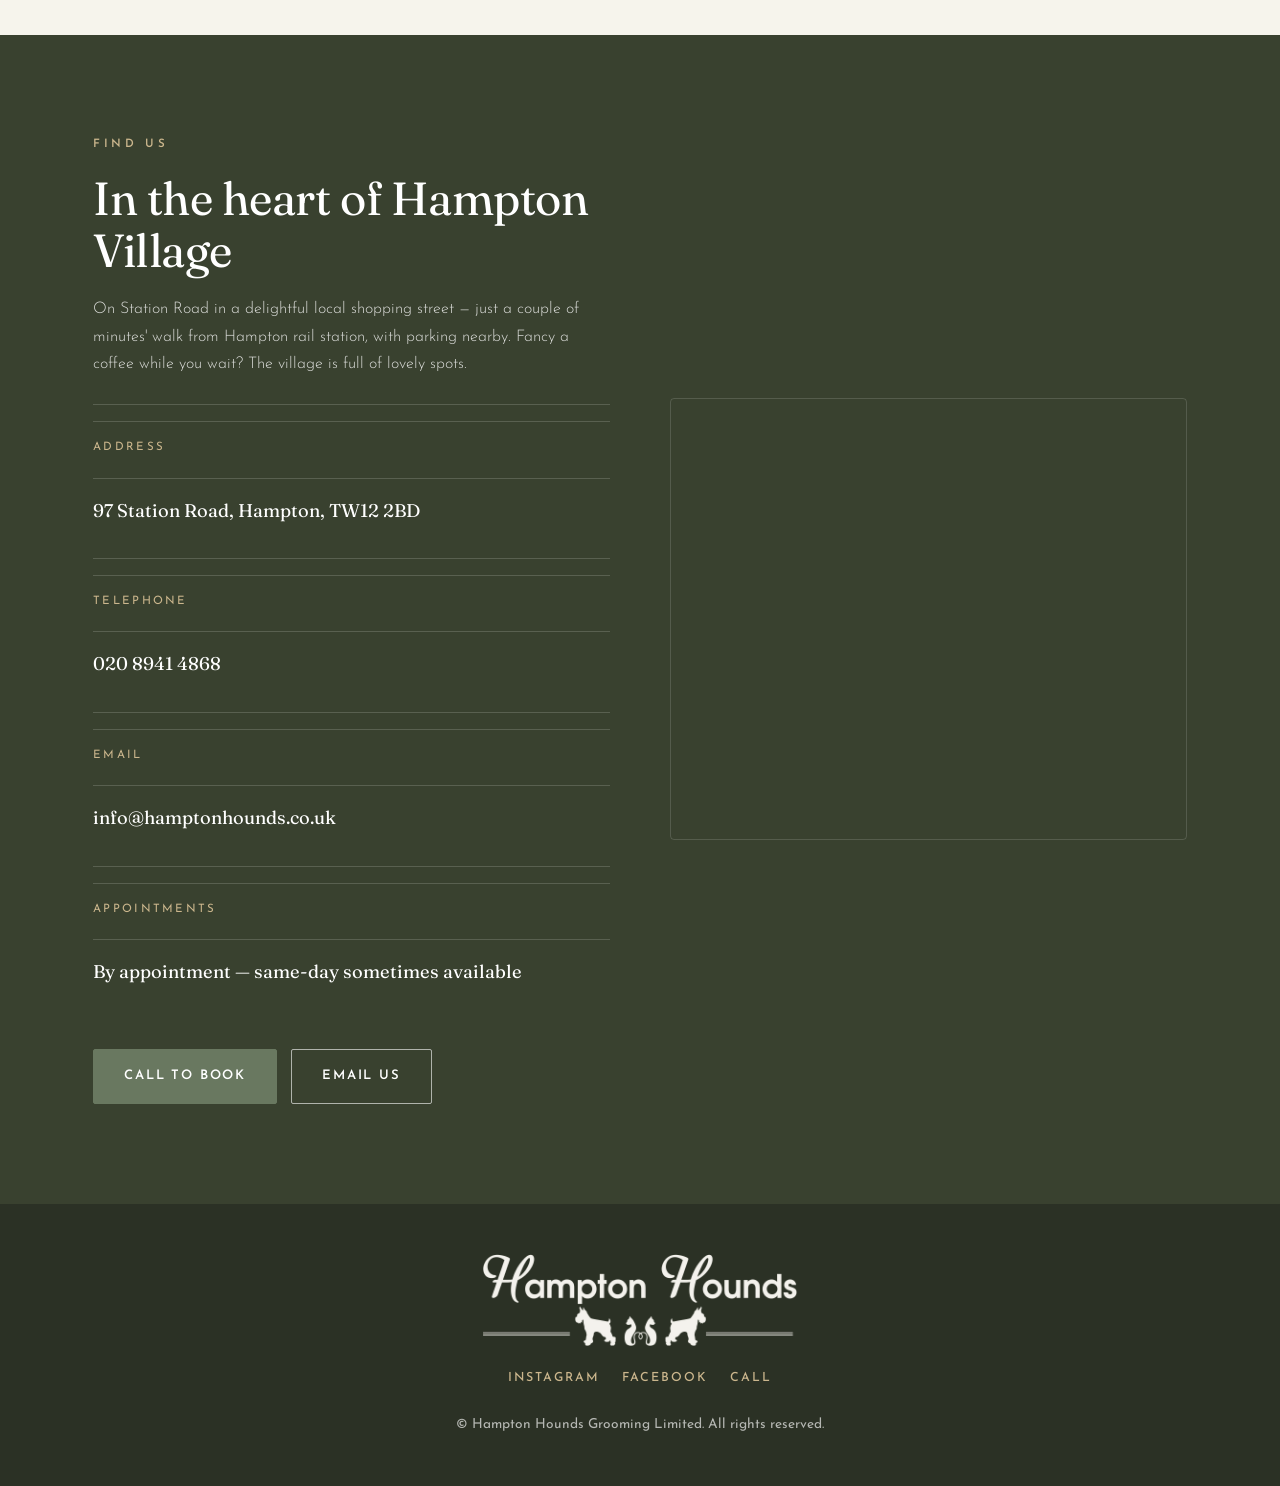
==== commit 9a35b2db: "Replace ugly Facebook iframe with a clean social highlights section The FB Page Plugin didn't reflow" ====
--- a/new/index.html
+++ b/new/index.html
@@ -181,16 +181,11 @@
 
   /* social */
   .social{background:var(--cream)}
-  .social-grid{display:grid;grid-template-columns:1fr 1fr;gap:44px;align-items:start}
-  @media(max-width:820px){.social-grid{grid-template-columns:1fr;gap:52px}}
-  .social-head{display:flex;align-items:baseline;gap:12px;margin-bottom:20px;padding-bottom:14px;border-bottom:1px solid var(--line)}
-  .social-name{font-family:'Fraunces',serif;font-size:1.5rem;color:var(--forest)}
-  .social-handle{font-size:.78rem;letter-spacing:.06em;color:var(--brass)}
-  .ig-grid{display:grid;grid-template-columns:repeat(3,1fr);gap:8px;margin-bottom:24px}
+  .ig-grid{display:grid;grid-template-columns:repeat(4,1fr);gap:10px;margin-bottom:36px}
   .ig-grid img{width:100%;aspect-ratio:1;object-fit:cover;border-radius:3px;transition:.3s;display:block}
   .ig-grid a:hover img{filter:brightness(1.08)}
-  .fb-embed{border:1px solid var(--line);border-radius:4px;overflow:hidden;background:#fff}
-  .fb-embed iframe{width:100%;min-height:560px;border:0;display:block}
+  @media(max-width:820px){.ig-grid{grid-template-columns:repeat(2,1fr);gap:8px}}
+  .social-btns{display:flex;gap:16px;justify-content:center;flex-wrap:wrap}
 
   /* contact */
   .contact{background:var(--forest);color:#fff}
@@ -395,34 +390,19 @@
       <h2>Follow the pack</h2>
       <p class="lead">We share our favourite makeovers, happy clients and salon moments most days — come and say hi.</p>
     </div>
-    <div class="social-grid">
-      <div>
-        <a class="social-head" href="https://www.instagram.com/hamptonhoundsgrooming/" target="_blank" rel="noopener">
-          <span class="social-name">Instagram</span>
-          <span class="social-handle">@hamptonhoundsgrooming</span>
-        </a>
-        <div class="ig-grid">
-          <a href="https://www.instagram.com/hamptonhoundsgrooming/" target="_blank" rel="noopener"><img src="/images/new-web/img-2438.jpg" alt="Groomed cockapoo"></a>
-          <a href="https://www.instagram.com/hamptonhoundsgrooming/" target="_blank" rel="noopener"><img src="/images/new-web/img-pom-towel.jpg" alt="Pomeranian in a towel"></a>
-          <a href="https://www.instagram.com/hamptonhoundsgrooming/" target="_blank" rel="noopener"><img src="/images/new-web/img-5536.jpg" alt="Groomed long-haired cat"></a>
-          <a href="https://www.instagram.com/hamptonhoundsgrooming/" target="_blank" rel="noopener"><img src="/images/new-web/img-3634.jpg" alt="Yellow Labrador"></a>
-          <a href="https://www.instagram.com/hamptonhoundsgrooming/" target="_blank" rel="noopener"><img src="/images/new-web/img-5579.jpg" alt="Happy terrier on the grooming table"></a>
-          <a href="https://www.instagram.com/hamptonhoundsgrooming/" target="_blank" rel="noopener"><img src="/images/new-web/img-2506.jpg" alt="Scruffy terrier after grooming"></a>
-        </div>
-        <a class="btn btn-dark" href="https://www.instagram.com/hamptonhoundsgrooming/" target="_blank" rel="noopener">Follow on Instagram</a>
-      </div>
-      <div>
-        <a class="social-head" href="https://www.facebook.com/hamptonhoundsgrooming/" target="_blank" rel="noopener">
-          <span class="social-name">Facebook</span>
-          <span class="social-handle">hamptonhoundsgrooming</span>
-        </a>
-        <div class="fb-embed">
-          <iframe title="Hampton Hounds on Facebook"
-            src="https://www.facebook.com/plugins/page.php?href=https%3A%2F%2Fwww.facebook.com%2Fhamptonhoundsgrooming&tabs=timeline&width=500&height=560&small_header=false&adapt_container_width=true&hide_cover=false&show_facepile=true"
-            scrolling="no" frameborder="0" allowfullscreen="true"
-            allow="autoplay; clipboard-write; encrypted-media; picture-in-picture; web-share"></iframe>
-        </div>
-      </div>
+    <div class="ig-grid">
+      <a href="https://www.instagram.com/hamptonhoundsgrooming/" target="_blank" rel="noopener"><img src="/images/new-web/img-2438.jpg" alt="Groomed cockapoo"></a>
+      <a href="https://www.instagram.com/hamptonhoundsgrooming/" target="_blank" rel="noopener"><img src="/images/new-web/img-pom-towel.jpg" alt="Pomeranian in a towel"></a>
+      <a href="https://www.instagram.com/hamptonhoundsgrooming/" target="_blank" rel="noopener"><img src="/images/new-web/img-5536.jpg" alt="Groomed long-haired cat"></a>
+      <a href="https://www.instagram.com/hamptonhoundsgrooming/" target="_blank" rel="noopener"><img src="/images/new-web/img-3634.jpg" alt="Yellow Labrador"></a>
+      <a href="https://www.instagram.com/hamptonhoundsgrooming/" target="_blank" rel="noopener"><img src="/images/new-web/img-5579.jpg" alt="Happy terrier on the grooming table"></a>
+      <a href="https://www.instagram.com/hamptonhoundsgrooming/" target="_blank" rel="noopener"><img src="/images/new-web/img-2410.jpg" alt="Groomed doodle"></a>
+      <a href="https://www.instagram.com/hamptonhoundsgrooming/" target="_blank" rel="noopener"><img src="/images/new-web/img-2506.jpg" alt="Scruffy terrier after grooming"></a>
+      <a href="https://www.instagram.com/hamptonhoundsgrooming/" target="_blank" rel="noopener"><img src="/images/new-web/img-5828.jpg" alt="A West Highland terrier being groomed"></a>
+    </div>
+    <div class="social-btns">
+      <a class="btn btn-primary" href="https://www.instagram.com/hamptonhoundsgrooming/" target="_blank" rel="noopener">Follow on Instagram</a>
+      <a class="btn btn-dark" href="https://www.facebook.com/hamptonhoundsgrooming/" target="_blank" rel="noopener">Follow on Facebook</a>
     </div>
   </div>
 </section>
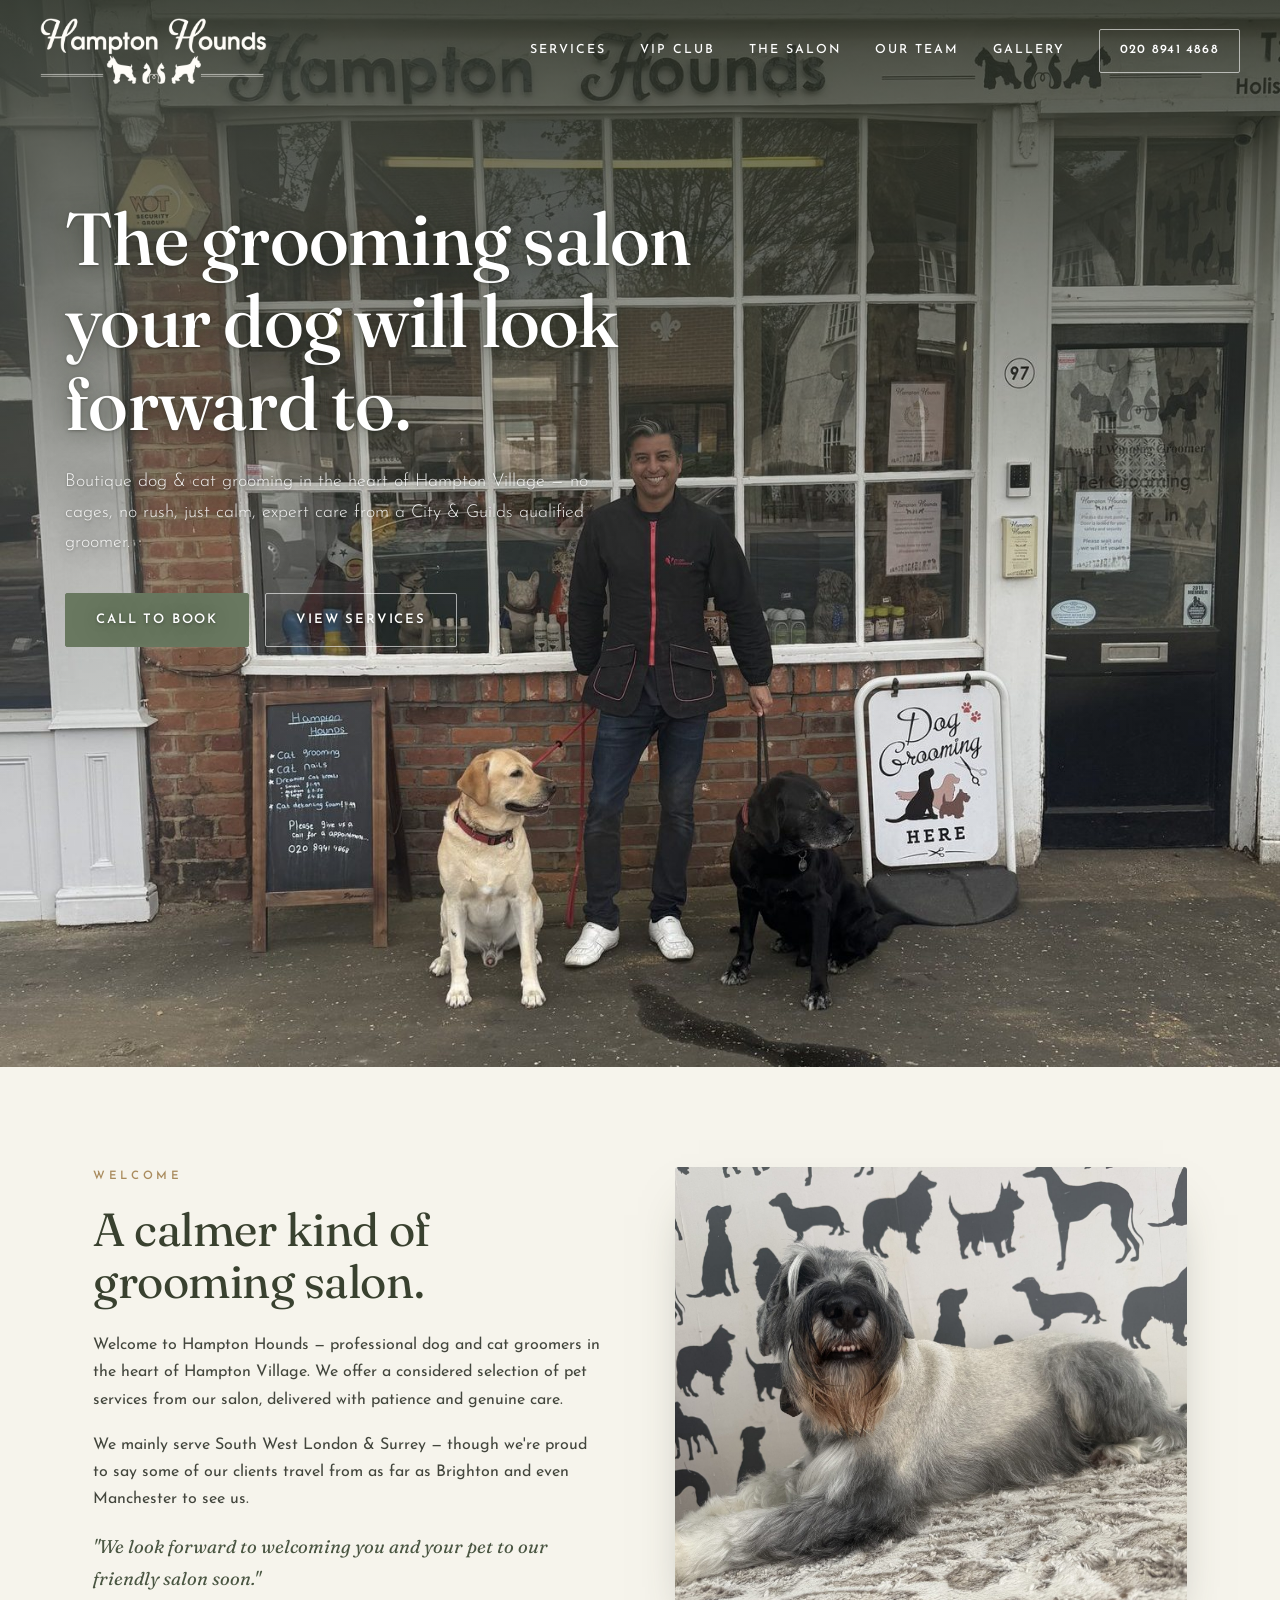
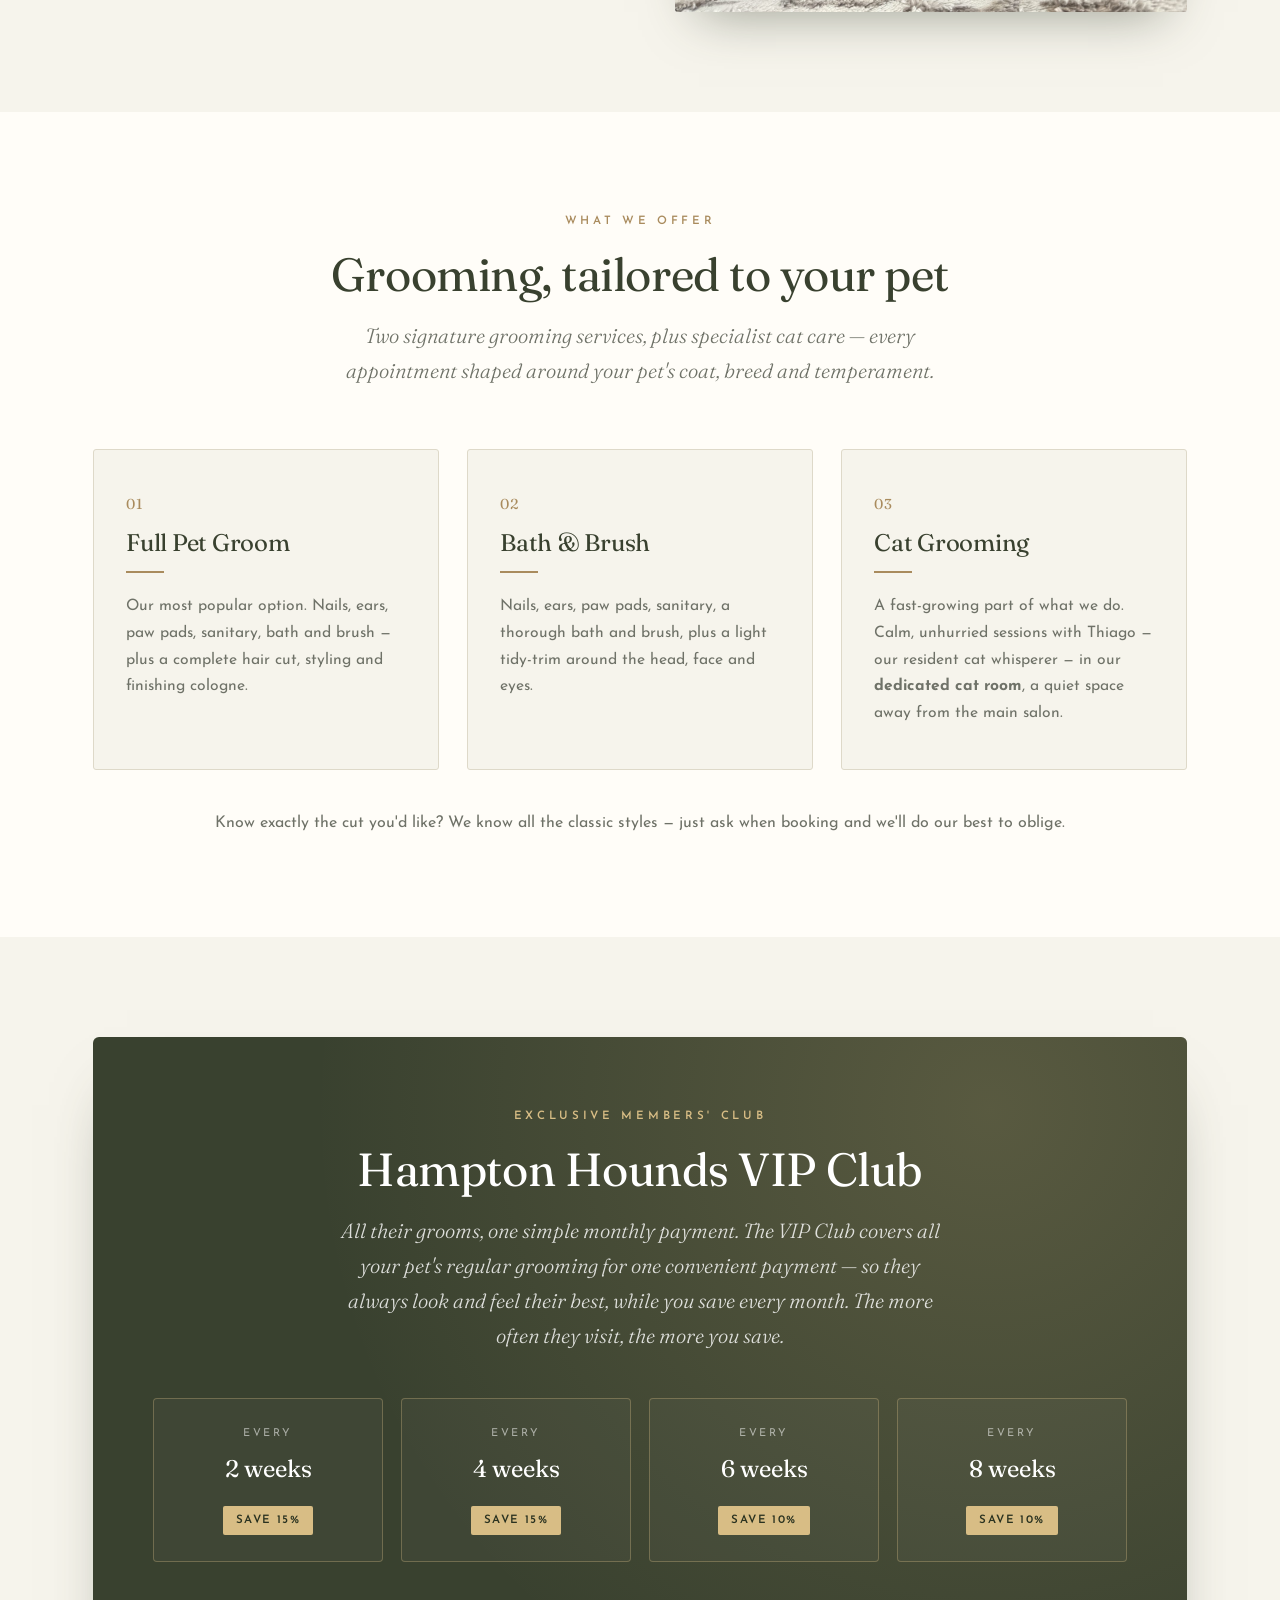
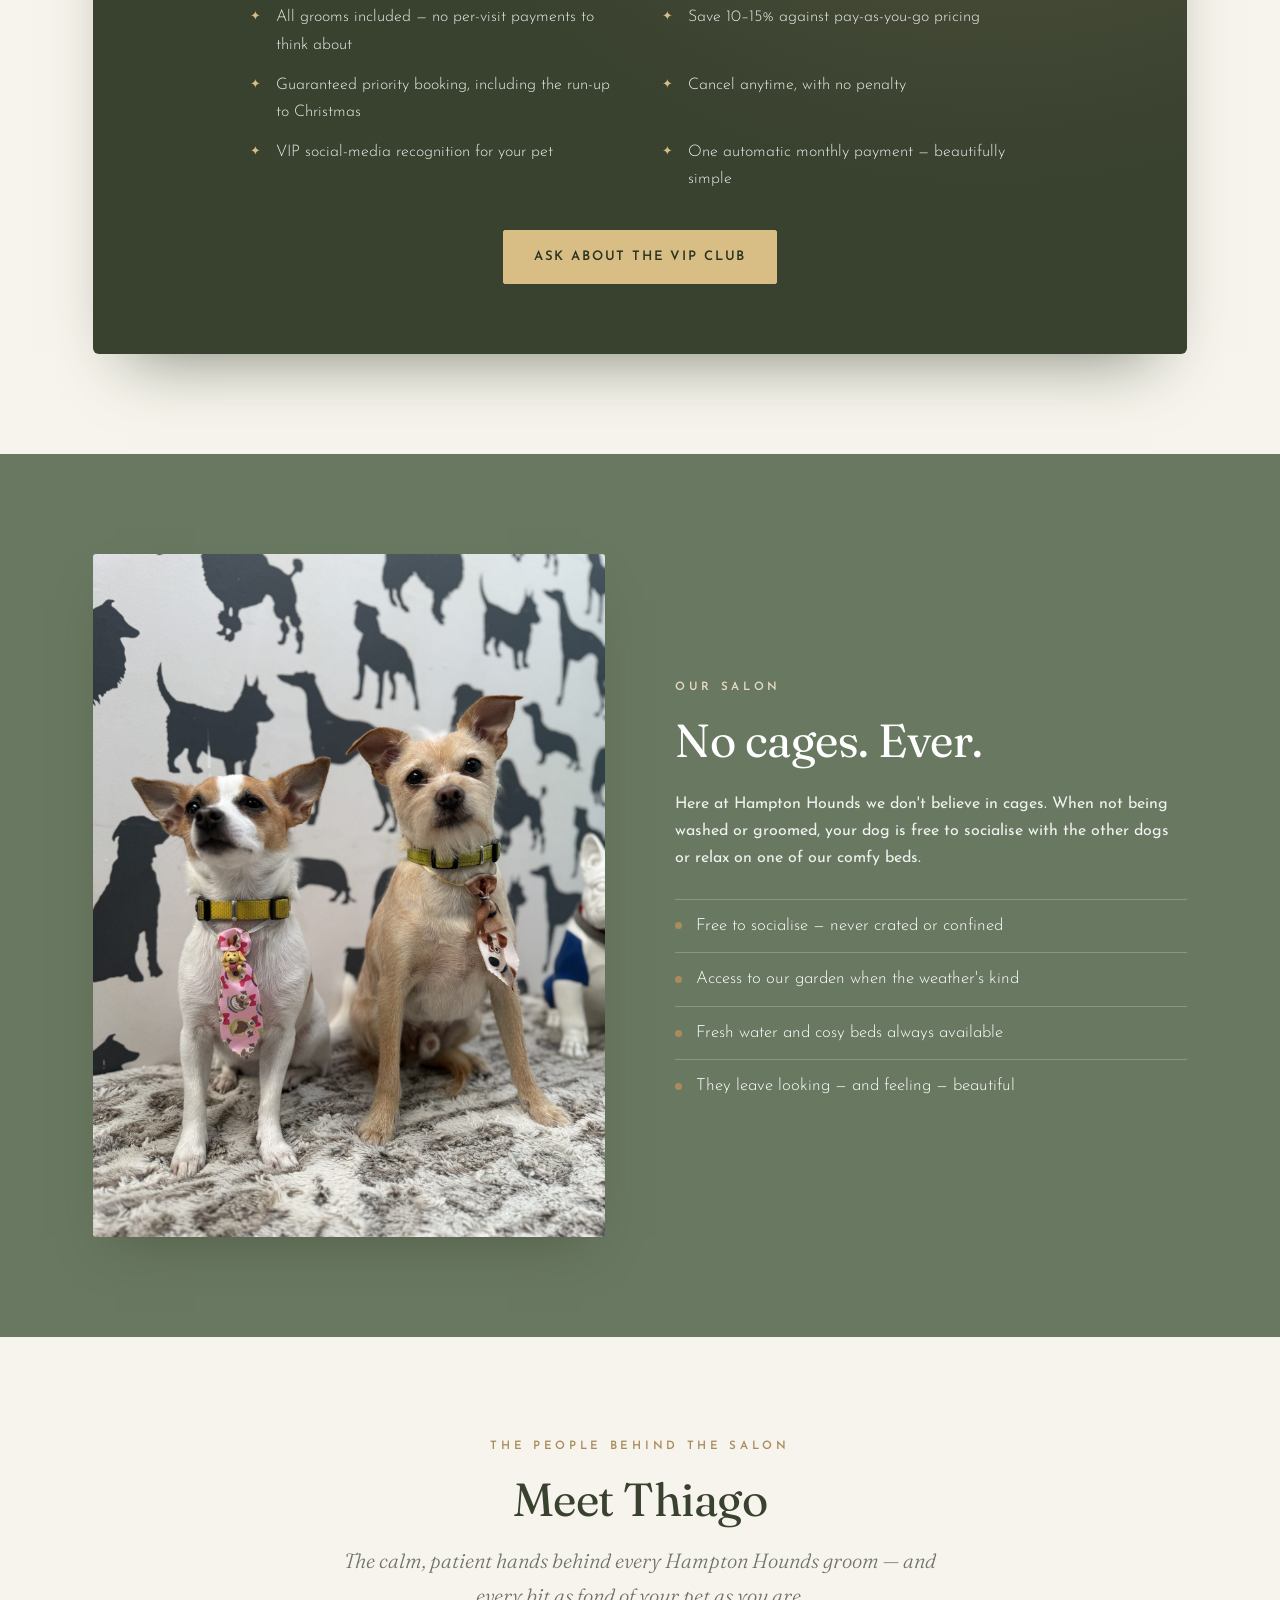
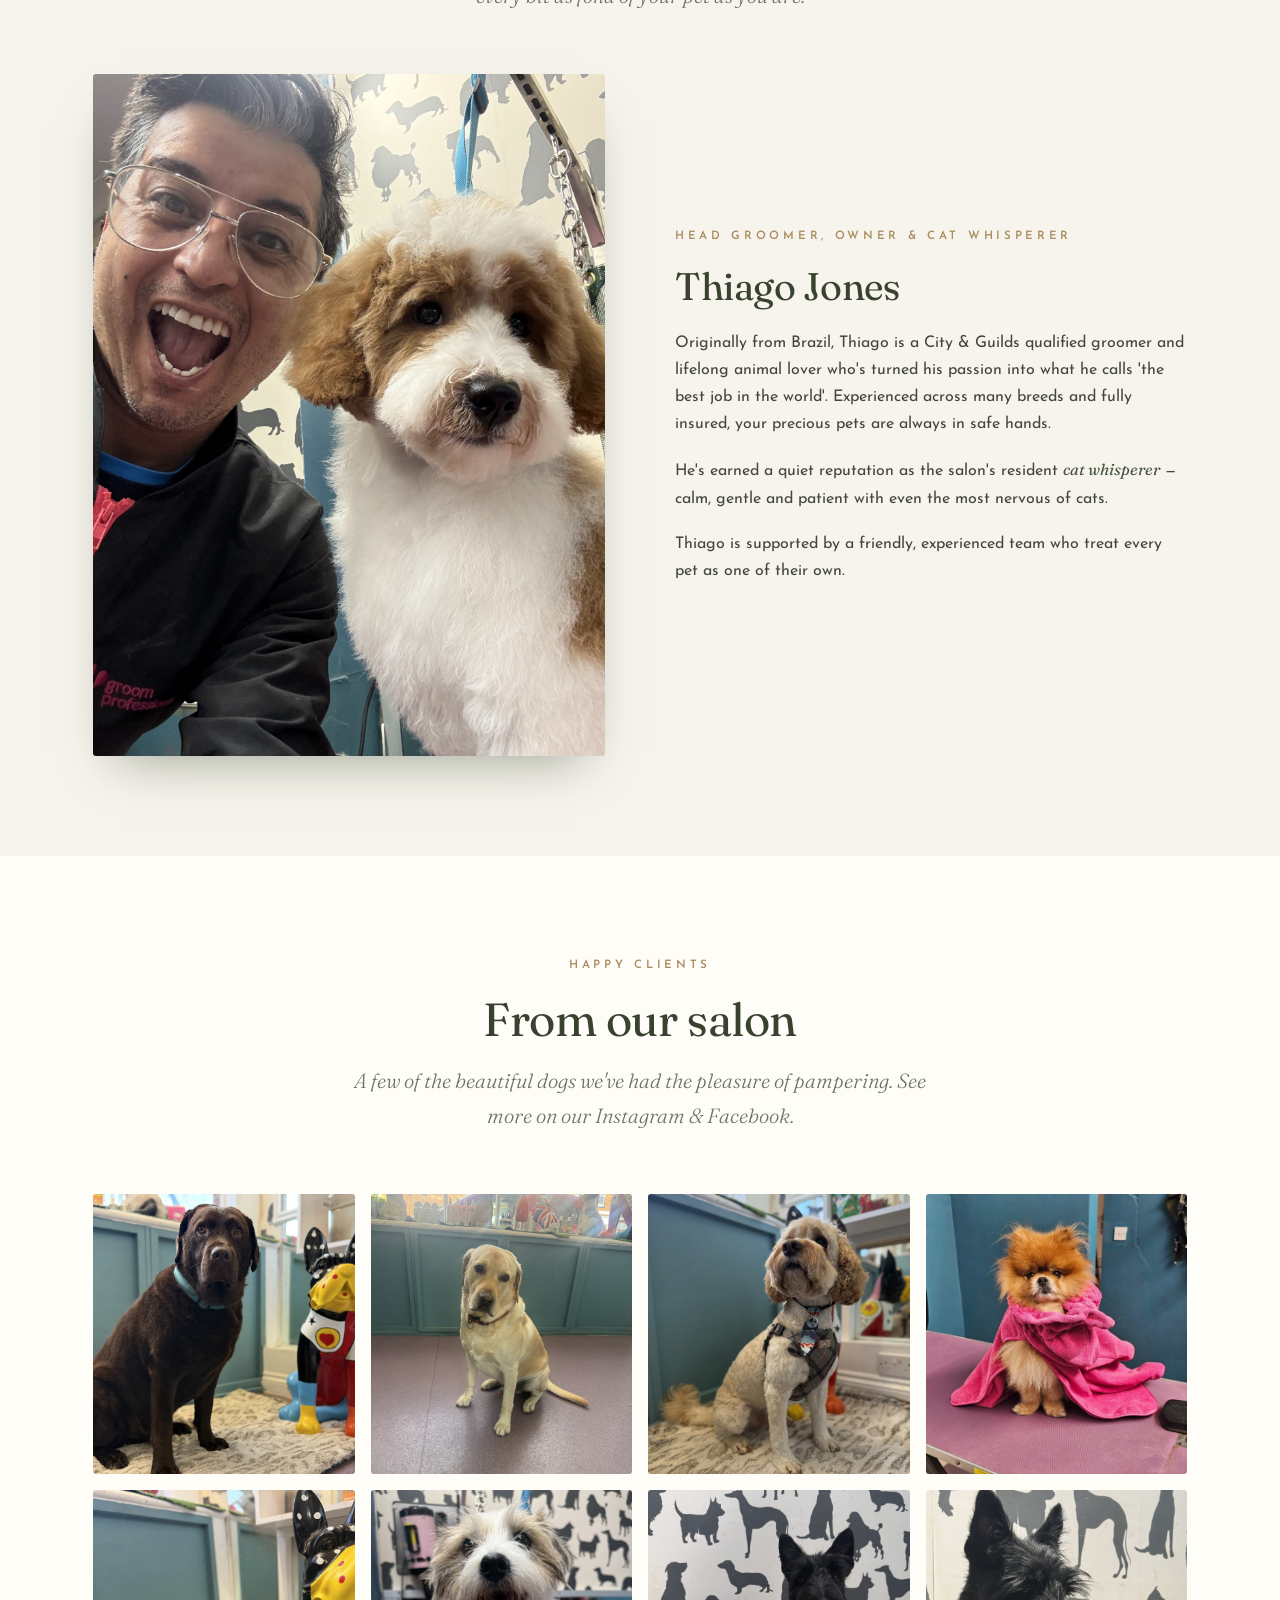
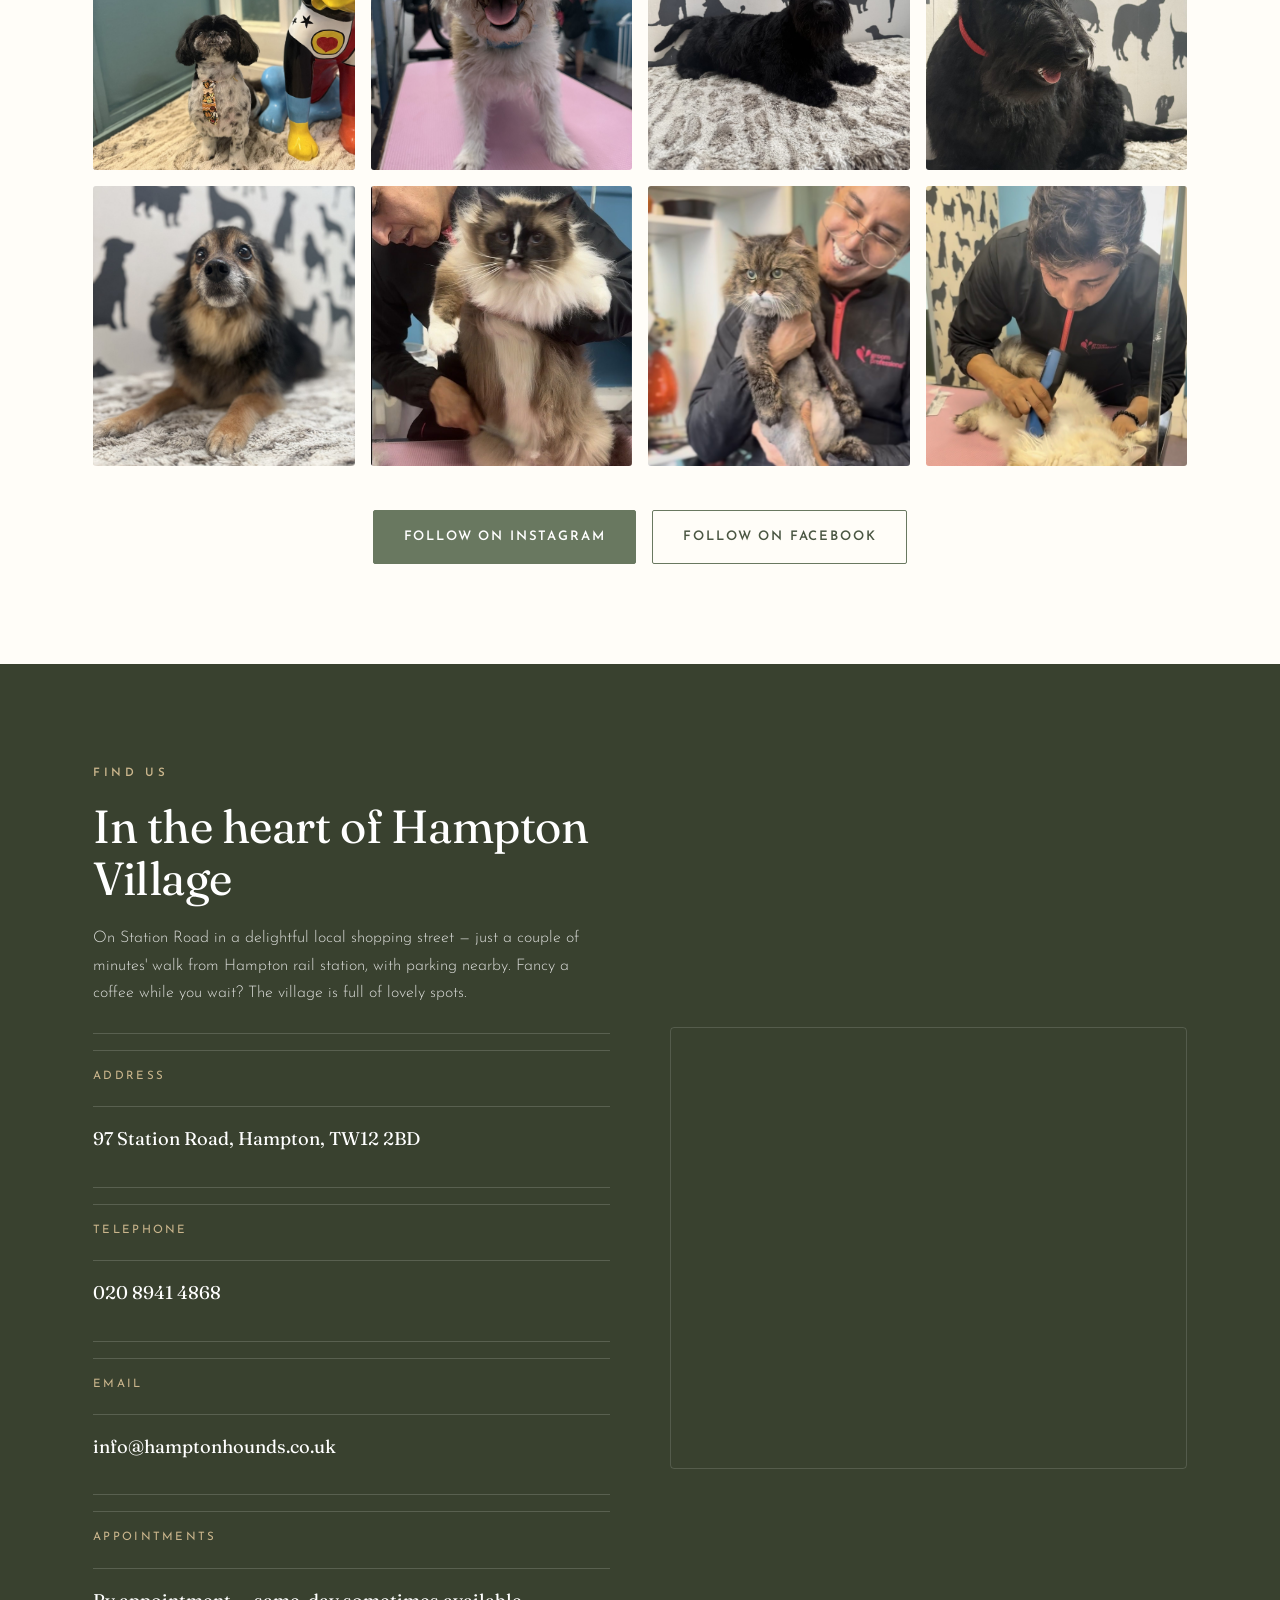
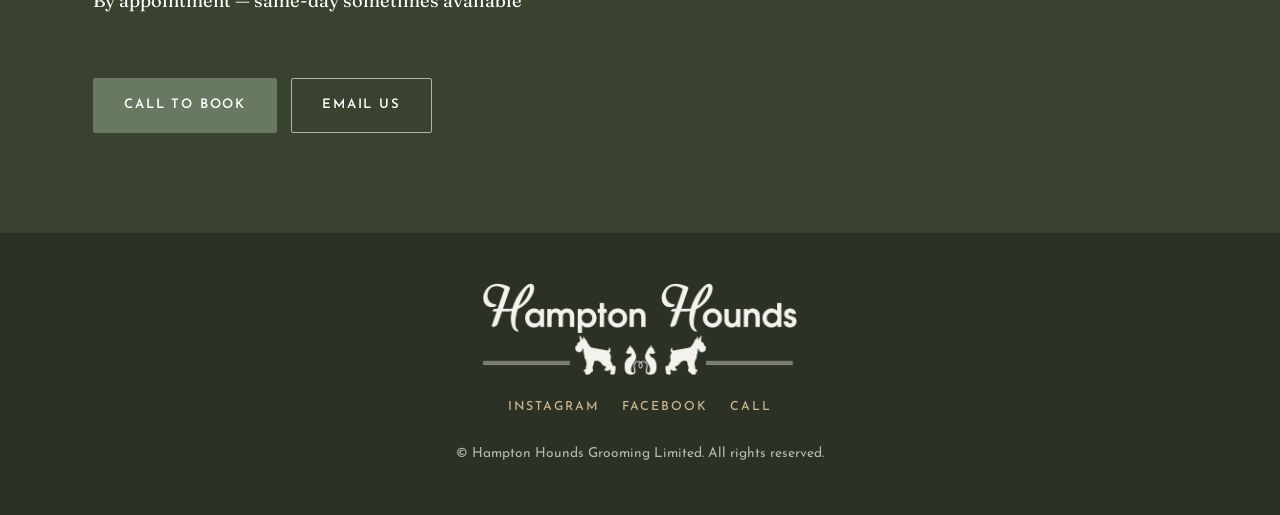
==== commit c1b7fd5b: "Remove social section; move Follow buttons to end of gallery Interim until the Curator.io combined f" ====
--- a/new/index.html
+++ b/new/index.html
@@ -379,28 +379,7 @@
       <img src="/images/new-web/img-3669-3.jpg" alt="Thiago, our resident cat whisperer, with a happy long-haired cat">
       <img src="/images/new-web/img-5828.jpg" alt="A West Highland terrier being groomed at Hampton Hounds">
     </div>
-  </div>
-</section>
-
-<!-- SOCIAL -->
-<section class="social" id="social">
-  <div class="wrap">
-    <div class="section-head center">
-      <div class="eyebrow">Say hello</div>
-      <h2>Follow the pack</h2>
-      <p class="lead">We share our favourite makeovers, happy clients and salon moments most days — come and say hi.</p>
-    </div>
-    <div class="ig-grid">
-      <a href="https://www.instagram.com/hamptonhoundsgrooming/" target="_blank" rel="noopener"><img src="/images/new-web/img-2438.jpg" alt="Groomed cockapoo"></a>
-      <a href="https://www.instagram.com/hamptonhoundsgrooming/" target="_blank" rel="noopener"><img src="/images/new-web/img-pom-towel.jpg" alt="Pomeranian in a towel"></a>
-      <a href="https://www.instagram.com/hamptonhoundsgrooming/" target="_blank" rel="noopener"><img src="/images/new-web/img-5536.jpg" alt="Groomed long-haired cat"></a>
-      <a href="https://www.instagram.com/hamptonhoundsgrooming/" target="_blank" rel="noopener"><img src="/images/new-web/img-3634.jpg" alt="Yellow Labrador"></a>
-      <a href="https://www.instagram.com/hamptonhoundsgrooming/" target="_blank" rel="noopener"><img src="/images/new-web/img-5579.jpg" alt="Happy terrier on the grooming table"></a>
-      <a href="https://www.instagram.com/hamptonhoundsgrooming/" target="_blank" rel="noopener"><img src="/images/new-web/img-2410.jpg" alt="Groomed doodle"></a>
-      <a href="https://www.instagram.com/hamptonhoundsgrooming/" target="_blank" rel="noopener"><img src="/images/new-web/img-2506.jpg" alt="Scruffy terrier after grooming"></a>
-      <a href="https://www.instagram.com/hamptonhoundsgrooming/" target="_blank" rel="noopener"><img src="/images/new-web/img-5828.jpg" alt="A West Highland terrier being groomed"></a>
-    </div>
-    <div class="social-btns">
+    <div class="social-btns" style="margin-top:44px">
       <a class="btn btn-primary" href="https://www.instagram.com/hamptonhoundsgrooming/" target="_blank" rel="noopener">Follow on Instagram</a>
       <a class="btn btn-dark" href="https://www.facebook.com/hamptonhoundsgrooming/" target="_blank" rel="noopener">Follow on Facebook</a>
     </div>
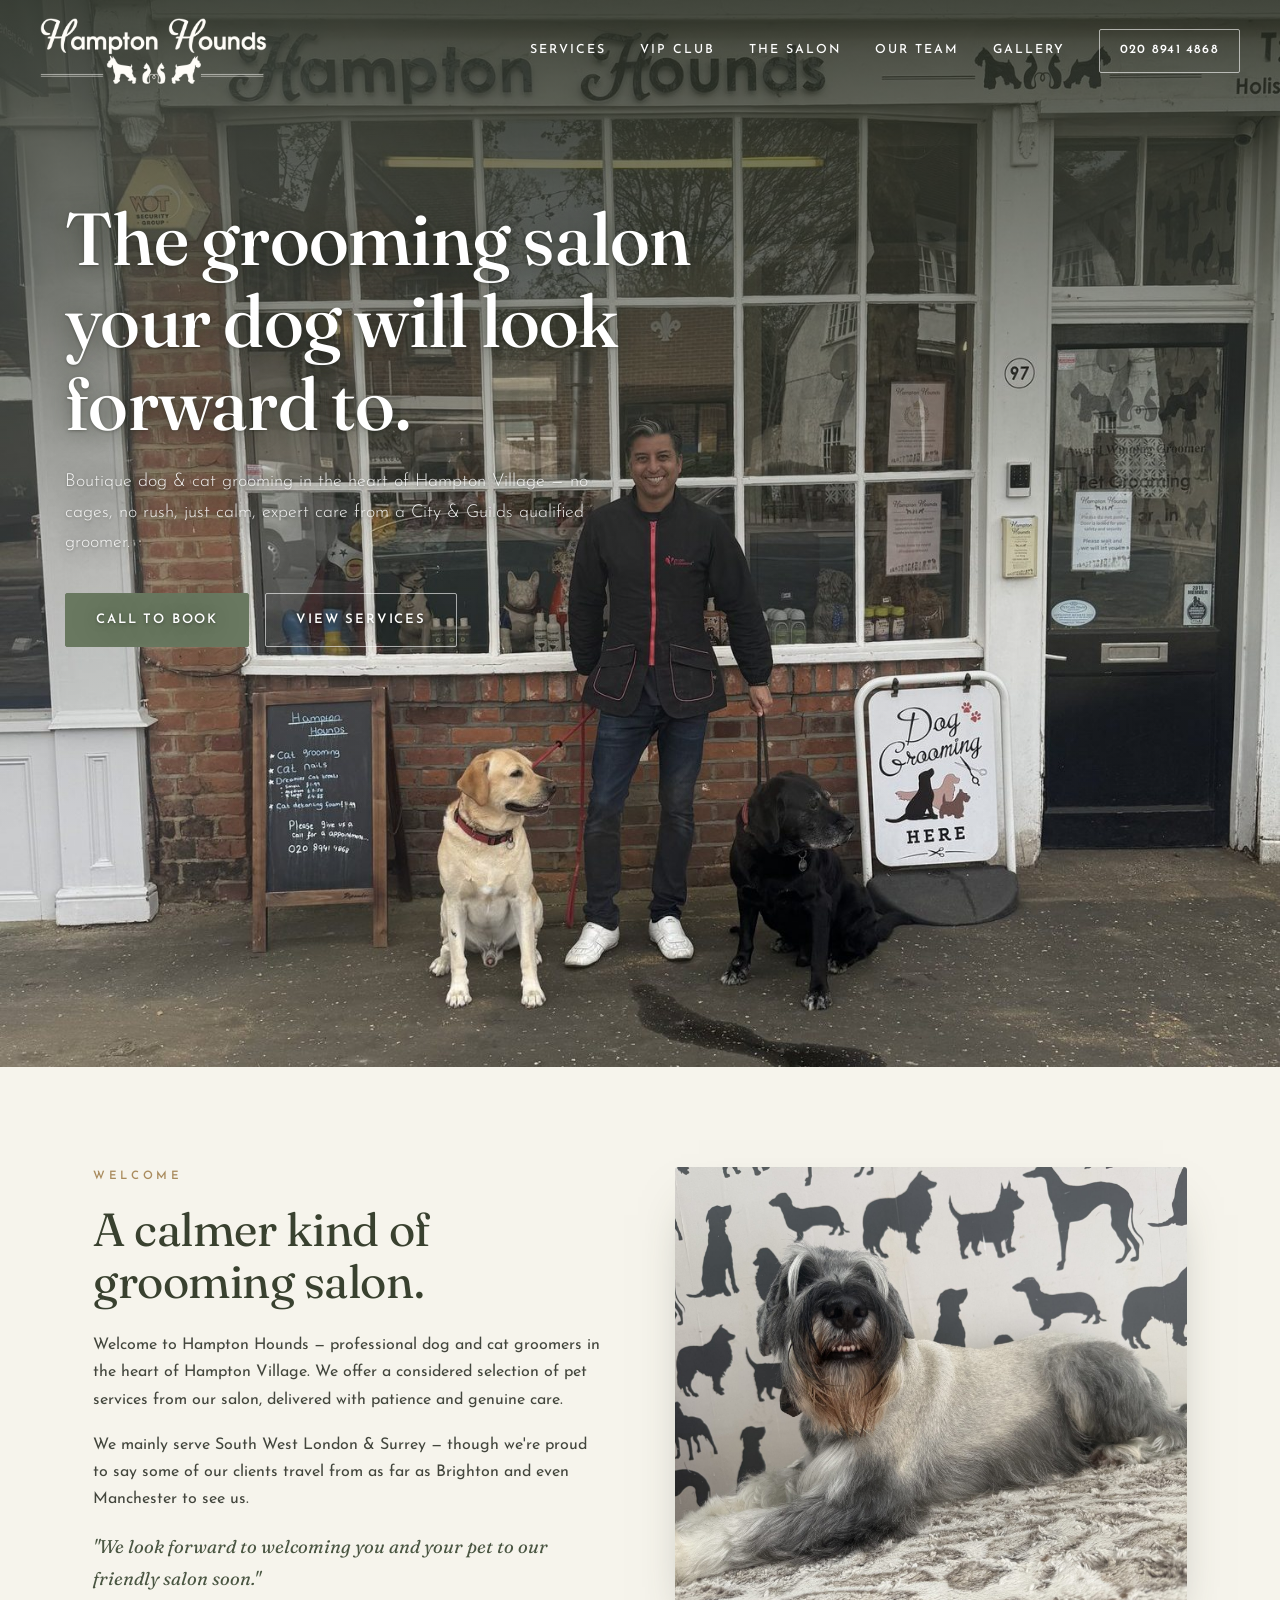
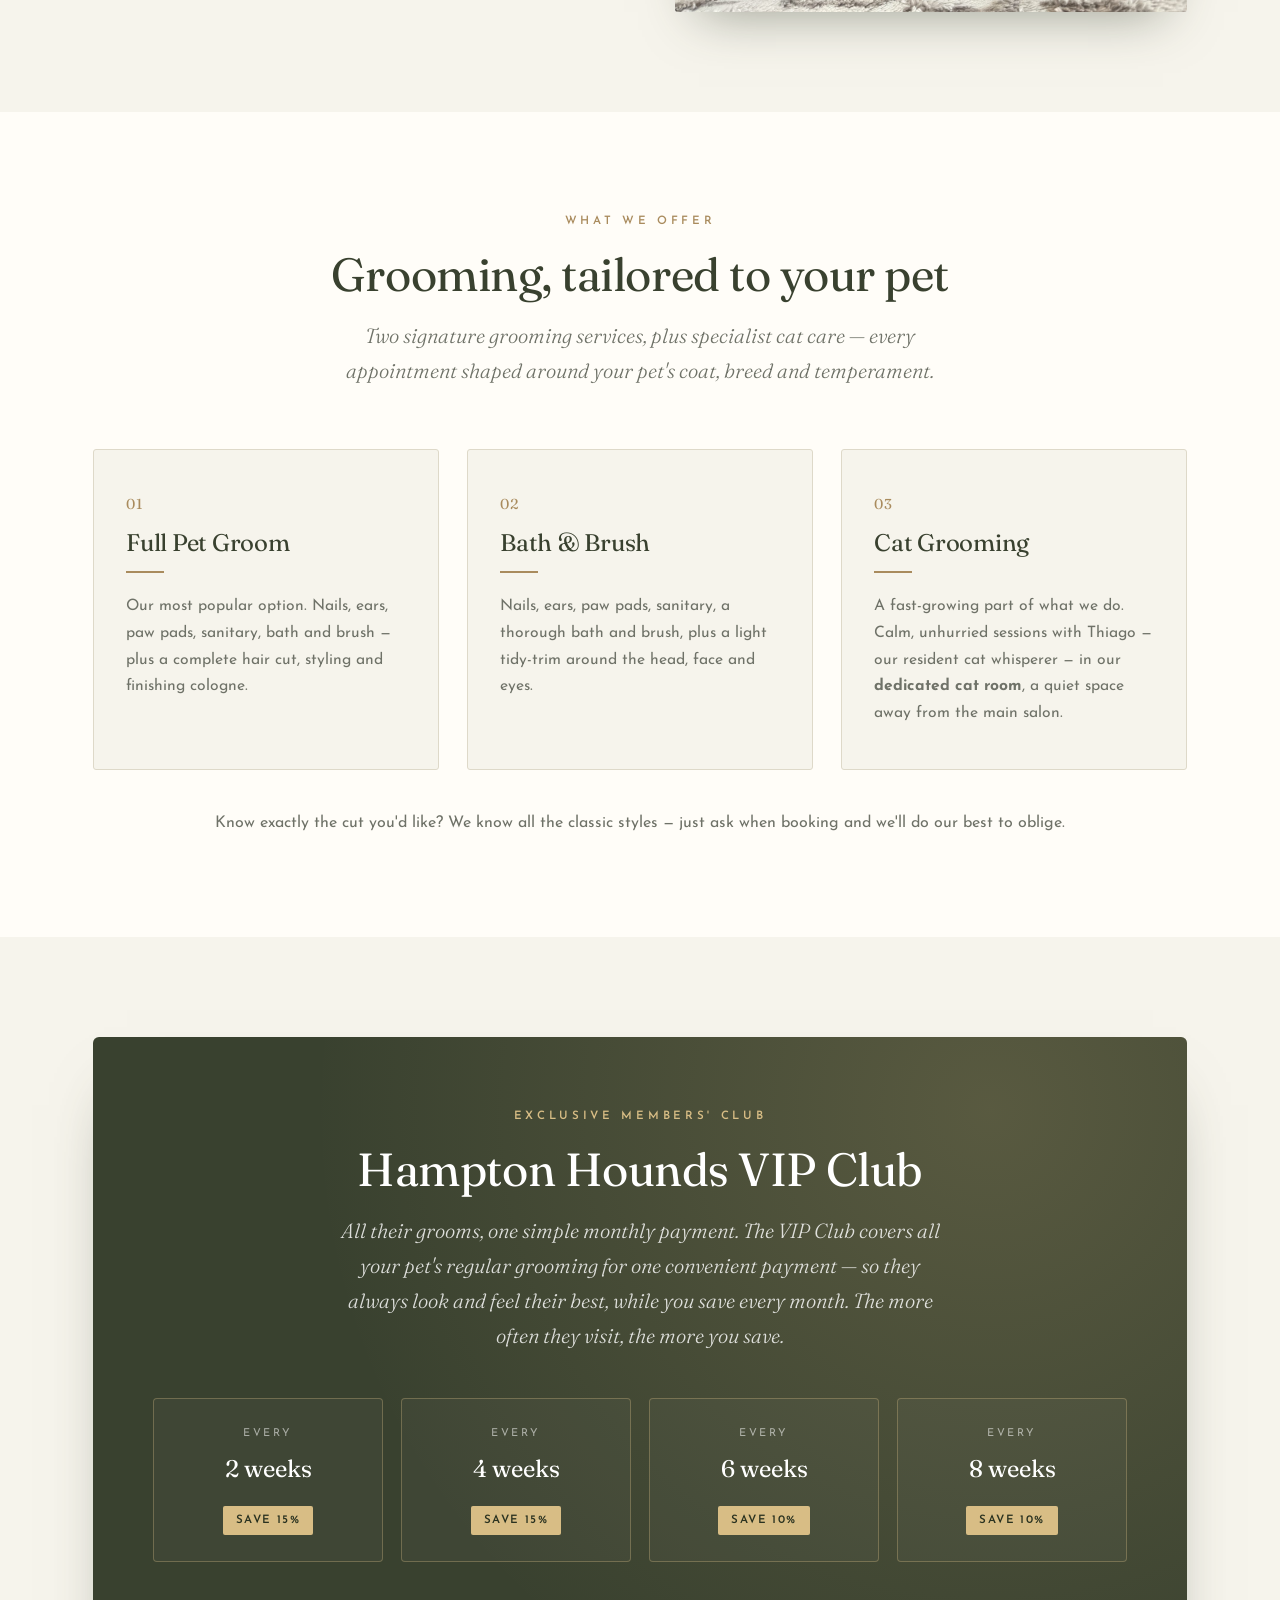
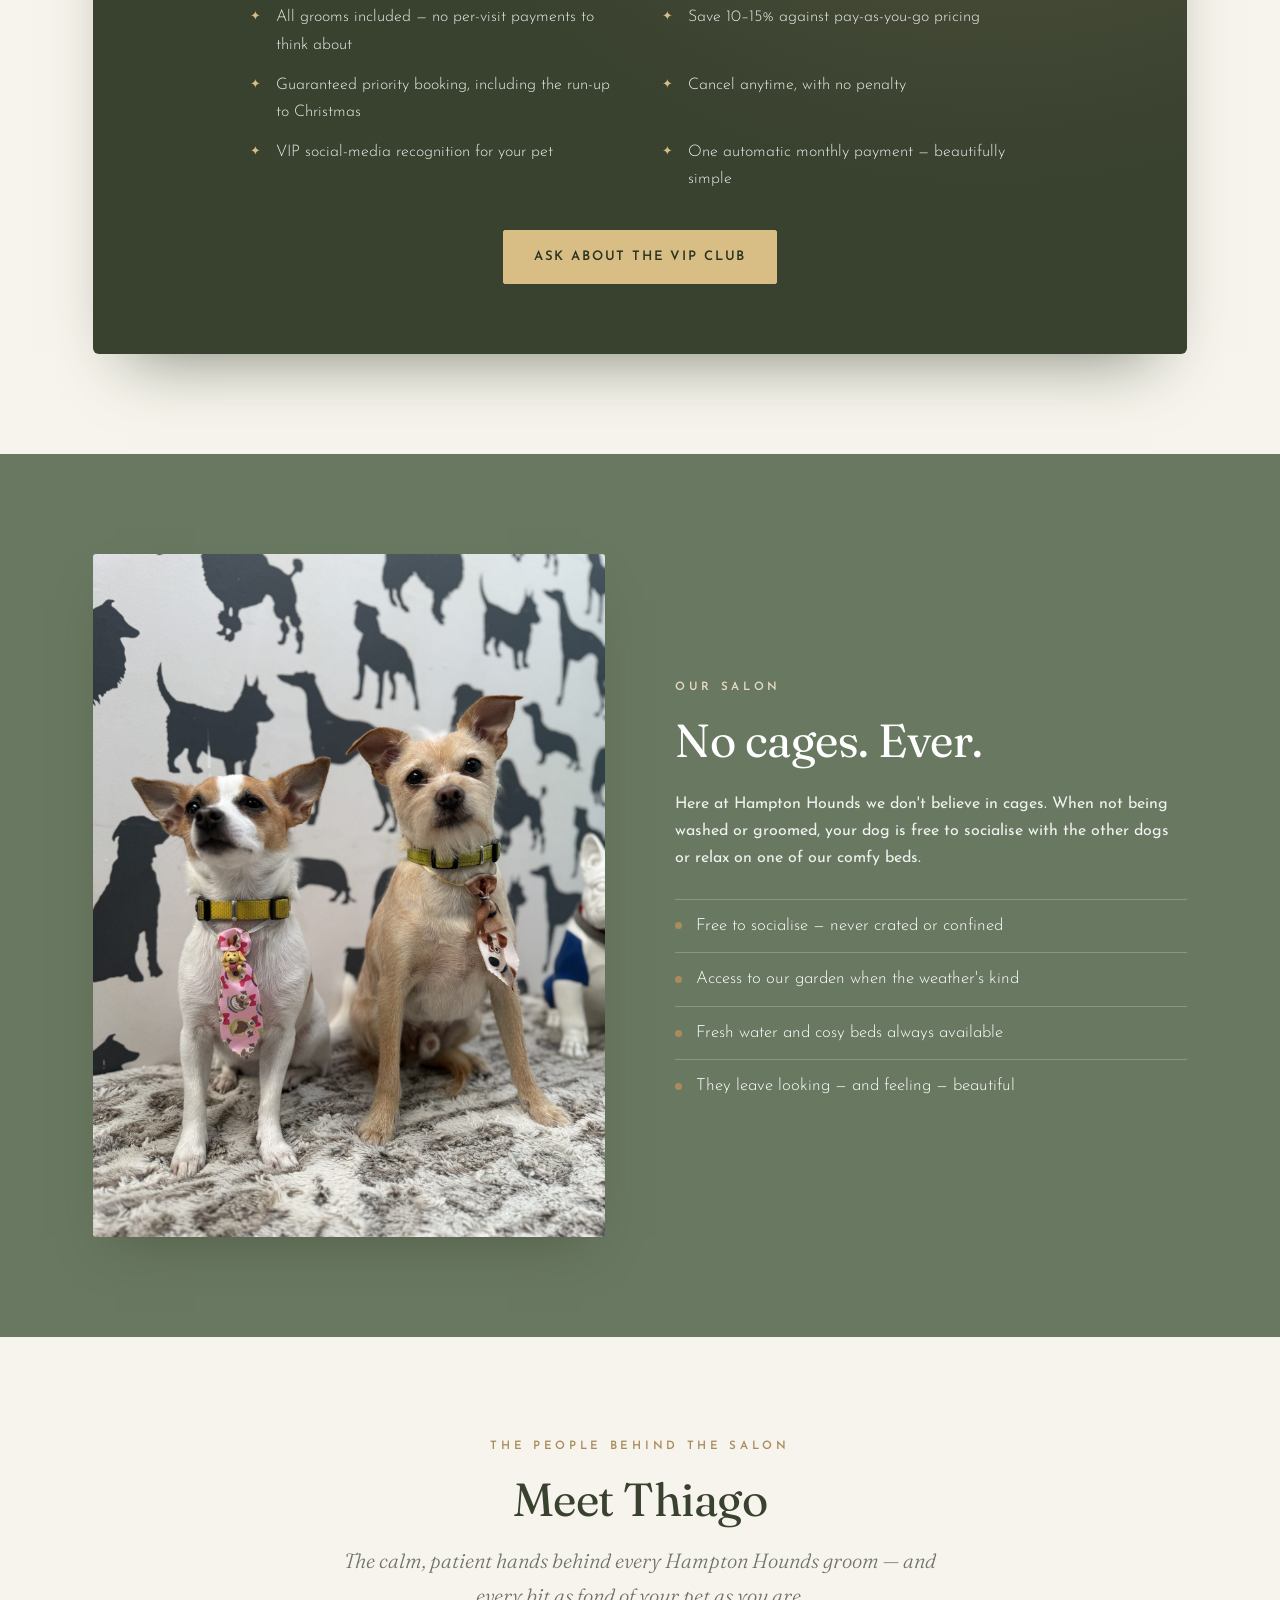
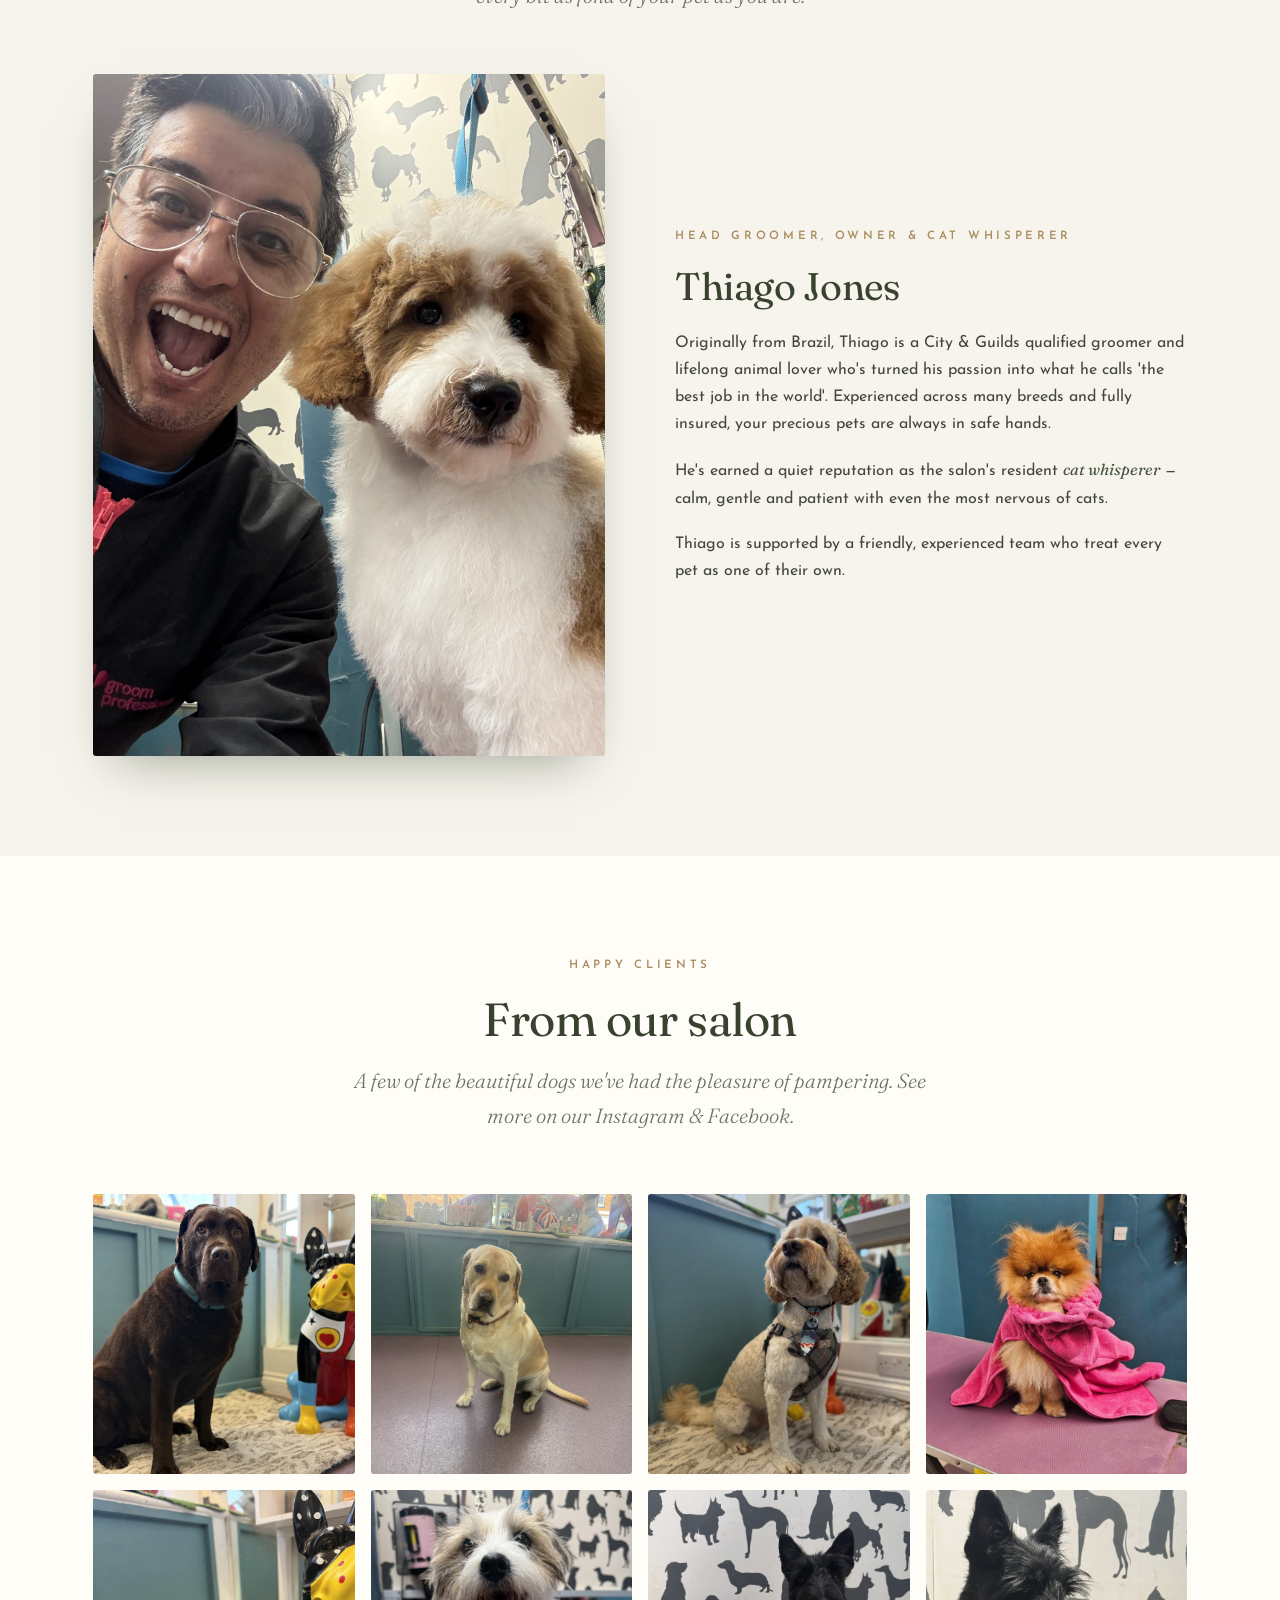
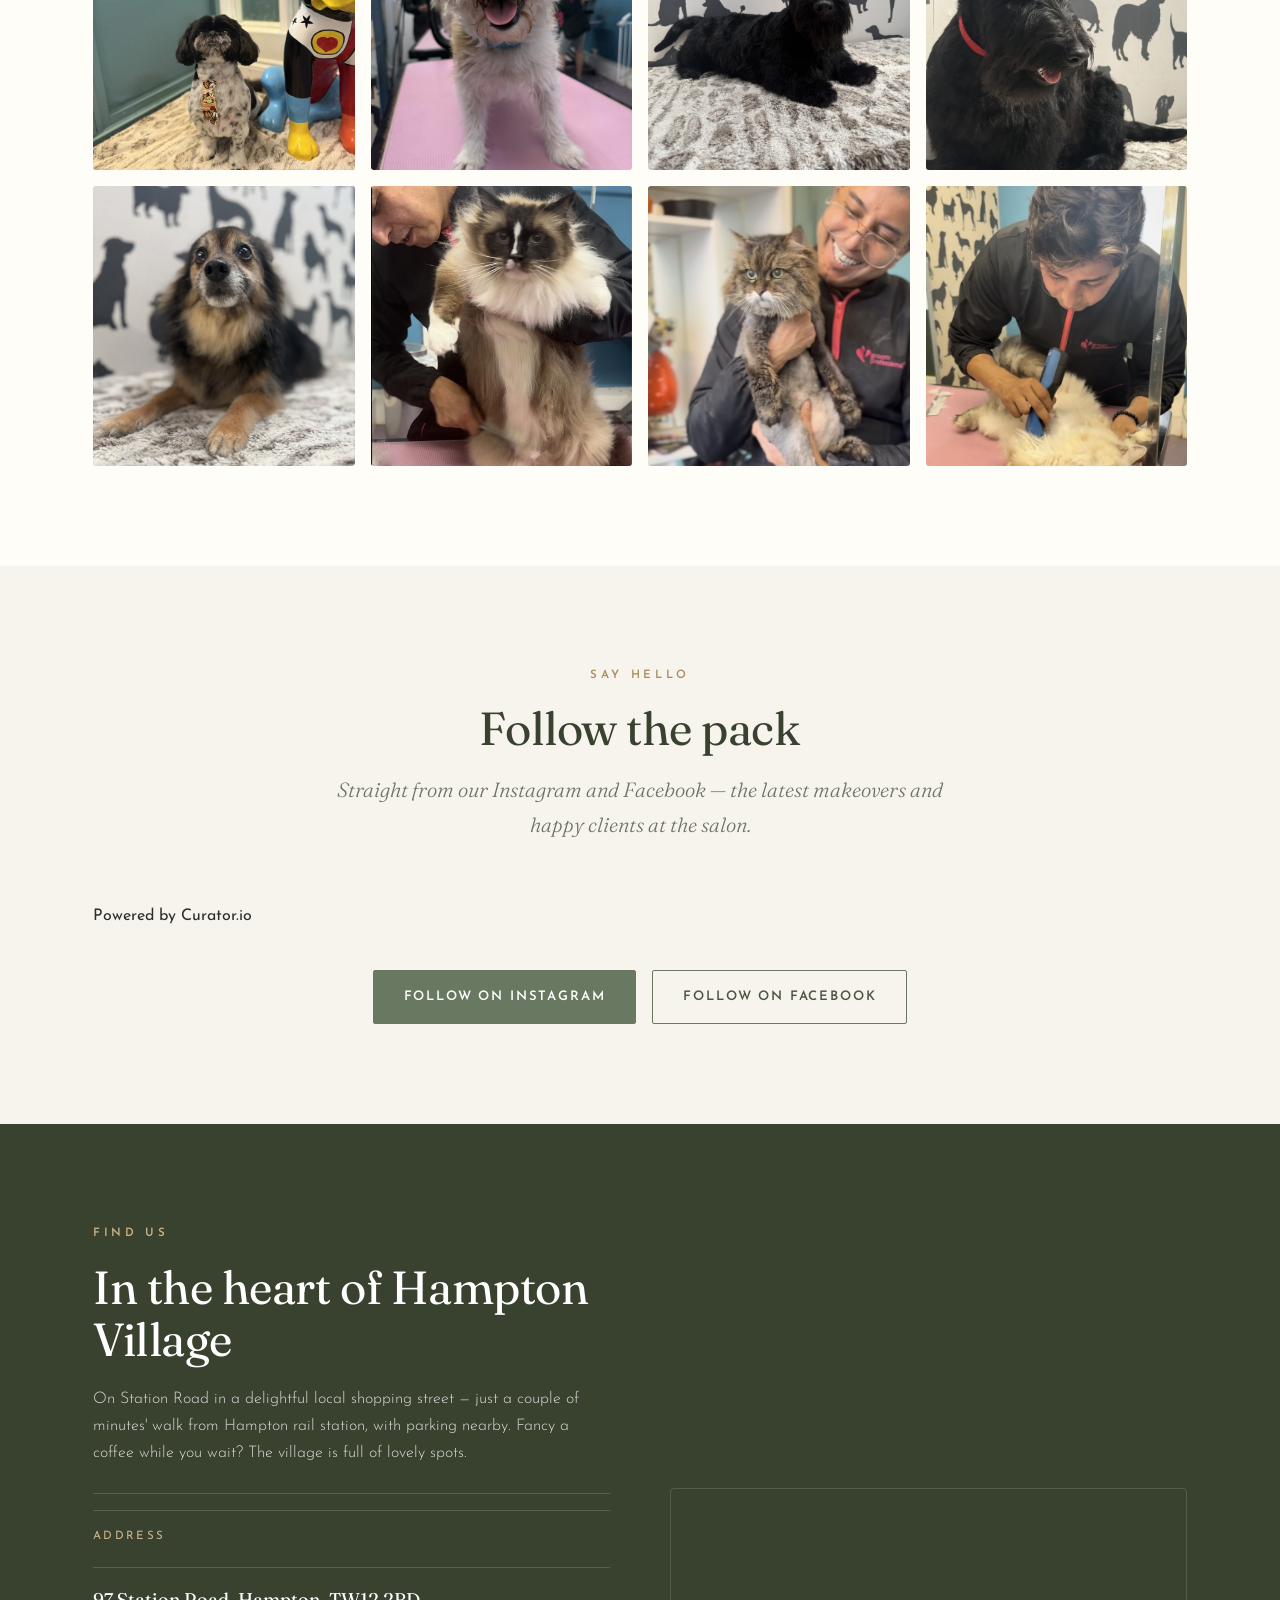
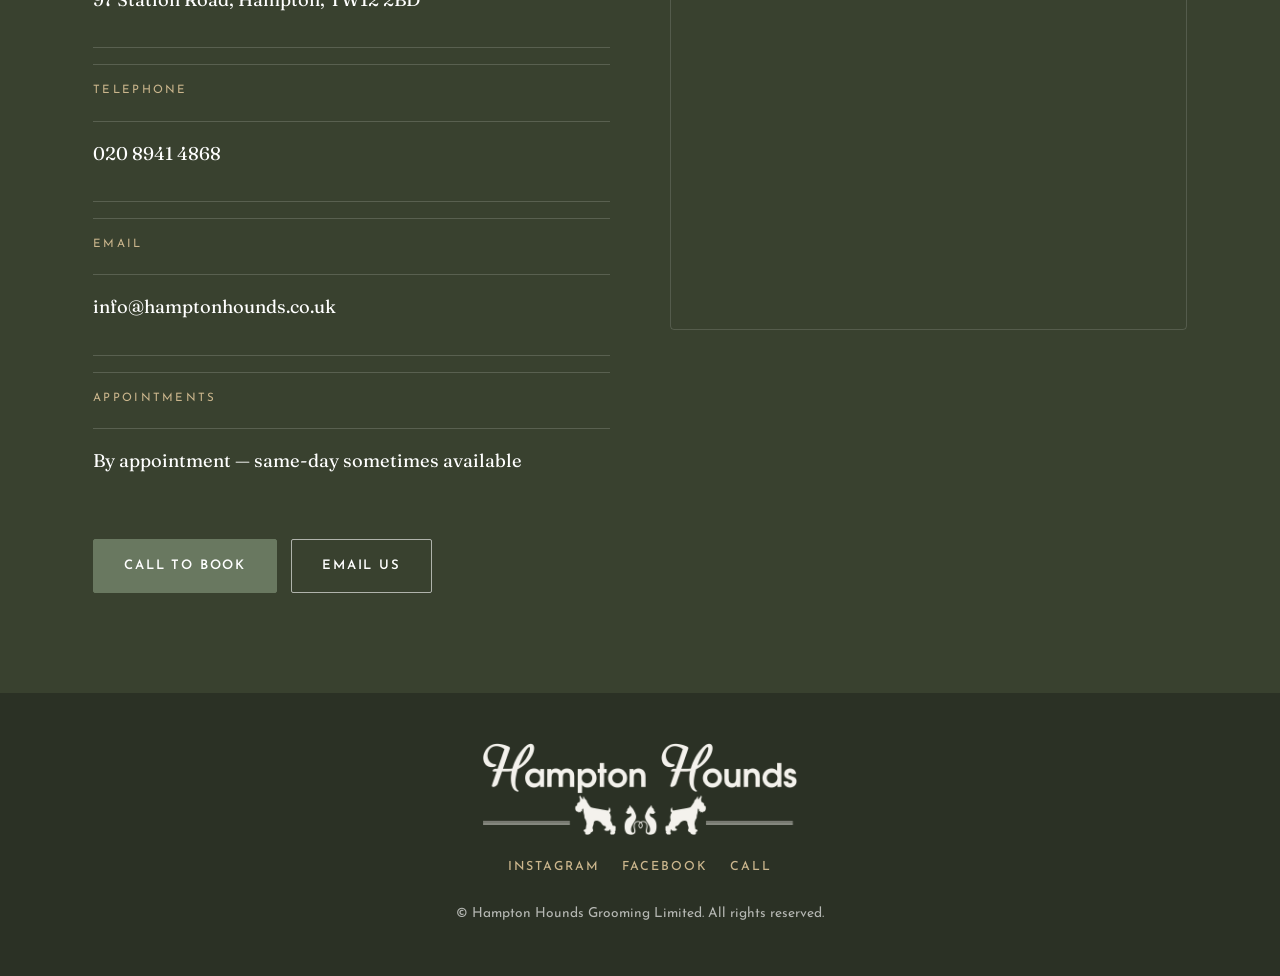
==== commit 64b3eb91: "Integrate Curator.io combined IG + Facebook live feed Restore the 'Follow the pack' section with the" ====
--- a/new/index.html
+++ b/new/index.html
@@ -379,7 +379,19 @@
       <img src="/images/new-web/img-3669-3.jpg" alt="Thiago, our resident cat whisperer, with a happy long-haired cat">
       <img src="/images/new-web/img-5828.jpg" alt="A West Highland terrier being groomed at Hampton Hounds">
     </div>
-    <div class="social-btns" style="margin-top:44px">
+  </div>
+</section>
+
+<!-- SOCIAL / LIVE FEED -->
+<section class="social" id="social">
+  <div class="wrap">
+    <div class="section-head center">
+      <div class="eyebrow">Say hello</div>
+      <h2>Follow the pack</h2>
+      <p class="lead">Straight from our Instagram and Facebook — the latest makeovers and happy clients at the salon.</p>
+    </div>
+    <div id="curator-feed-default-feed-layout"><a href="https://curator.io" target="_blank" class="crt-logo crt-tag">Powered by Curator.io</a></div>
+    <div class="social-btns" style="margin-top:40px">
       <a class="btn btn-primary" href="https://www.instagram.com/hamptonhoundsgrooming/" target="_blank" rel="noopener">Follow on Instagram</a>
       <a class="btn btn-dark" href="https://www.facebook.com/hamptonhoundsgrooming/" target="_blank" rel="noopener">Follow on Facebook</a>
     </div>
@@ -429,5 +441,15 @@
   const onScroll=()=>hdr.classList.toggle('scrolled',window.scrollY>60);
   window.addEventListener('scroll',onScroll);onScroll();
 </script>
+
+<!-- Curator.io combined Instagram + Facebook feed -->
+<script type="text/javascript">
+/* curator-feed-default-feed-layout */
+(function(){
+var i,e,d=document,s="script";i=d.createElement("script");i.async=1;i.charset="UTF-8";
+i.src="https://cdn.curator.io/published/4edbf206-b45e-4c55-bccd-321becafb496.js";
+e=d.getElementsByTagName(s)[0];e.parentNode.insertBefore(i, e);
+})();
+</script>
 </body>
 </html>
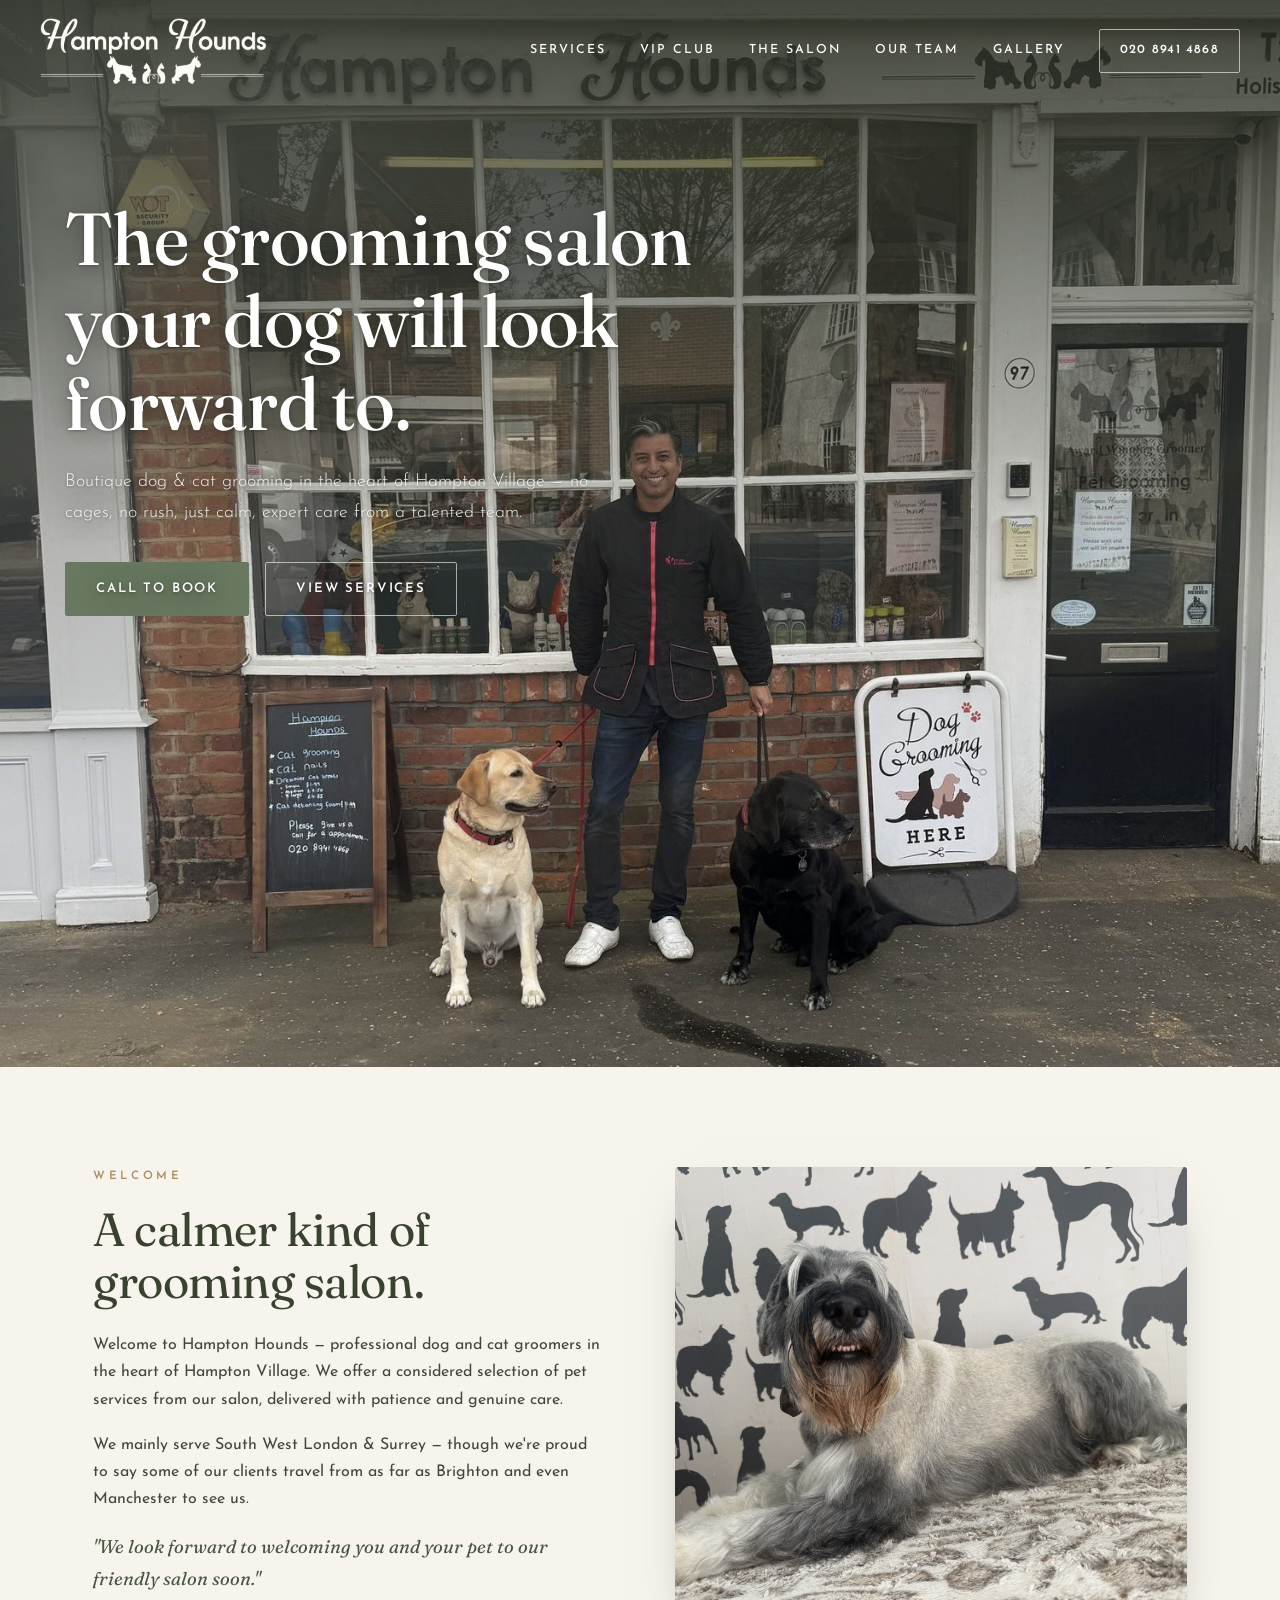
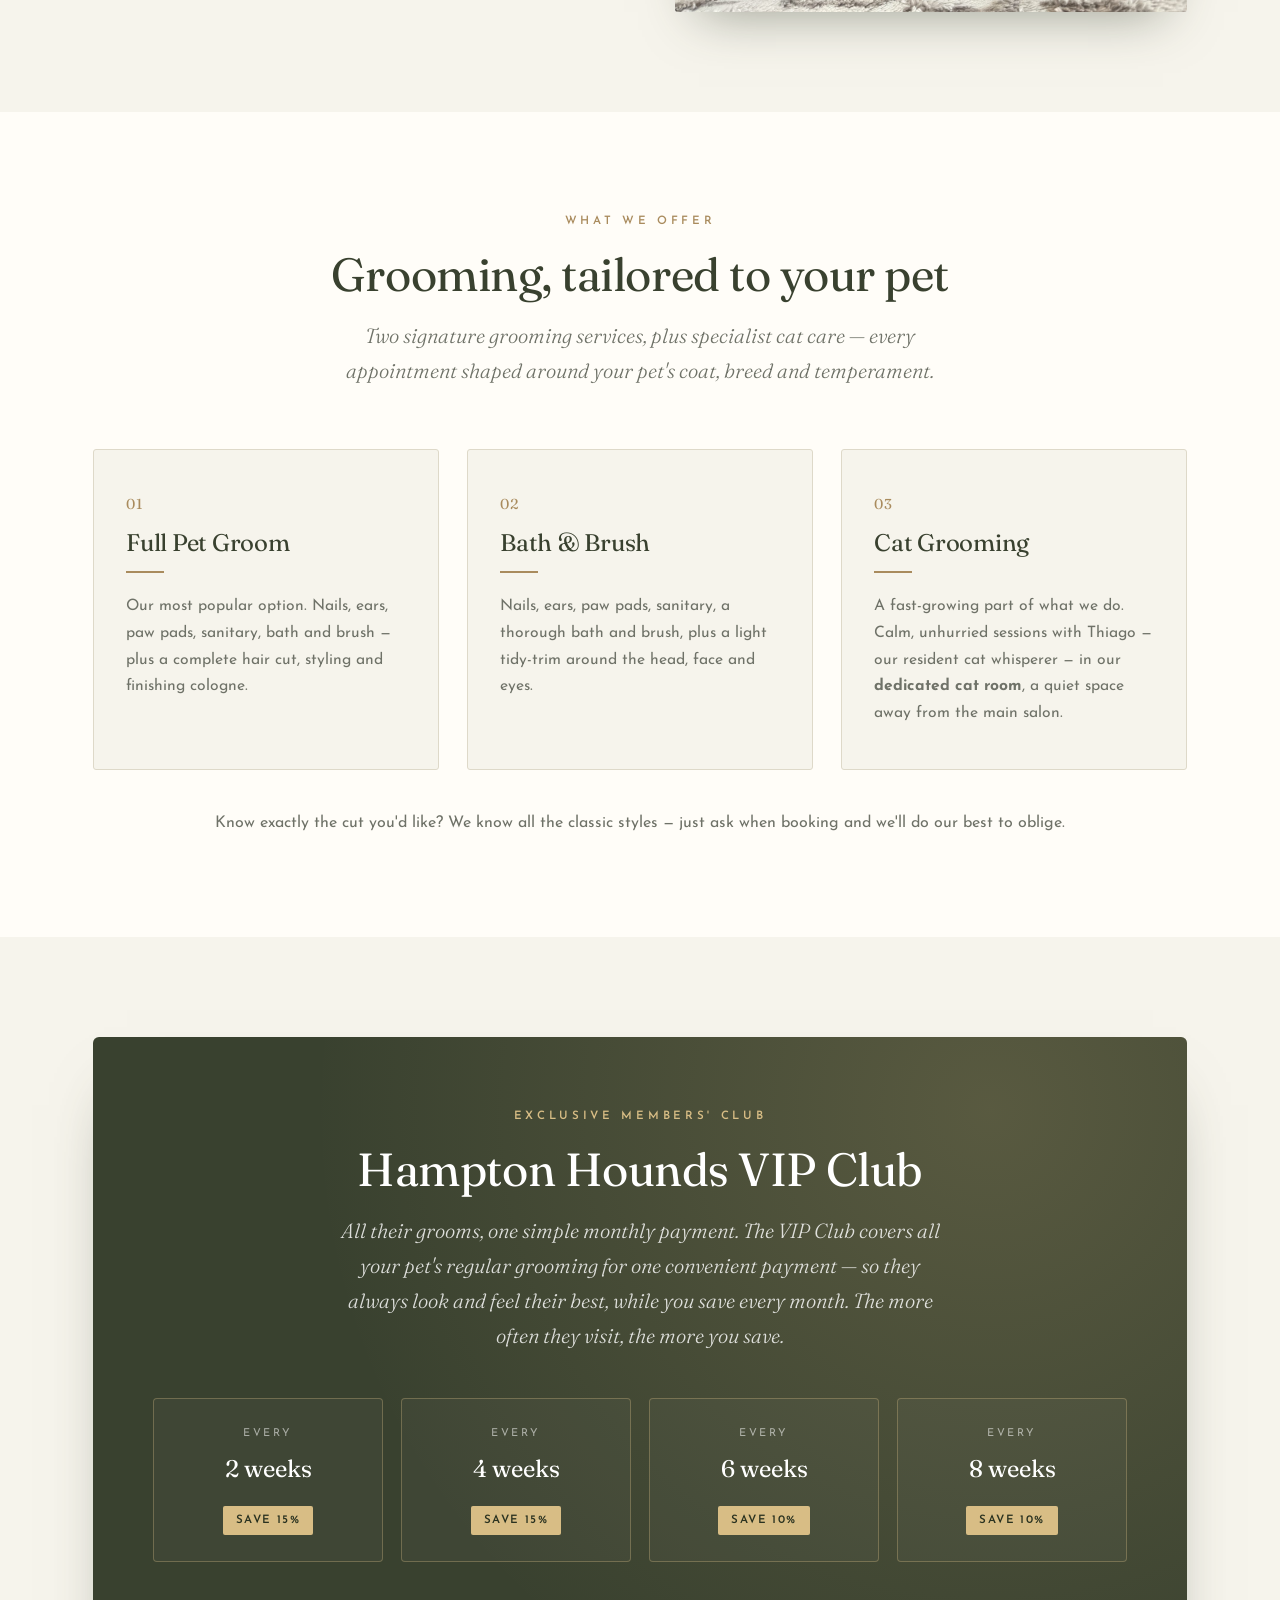
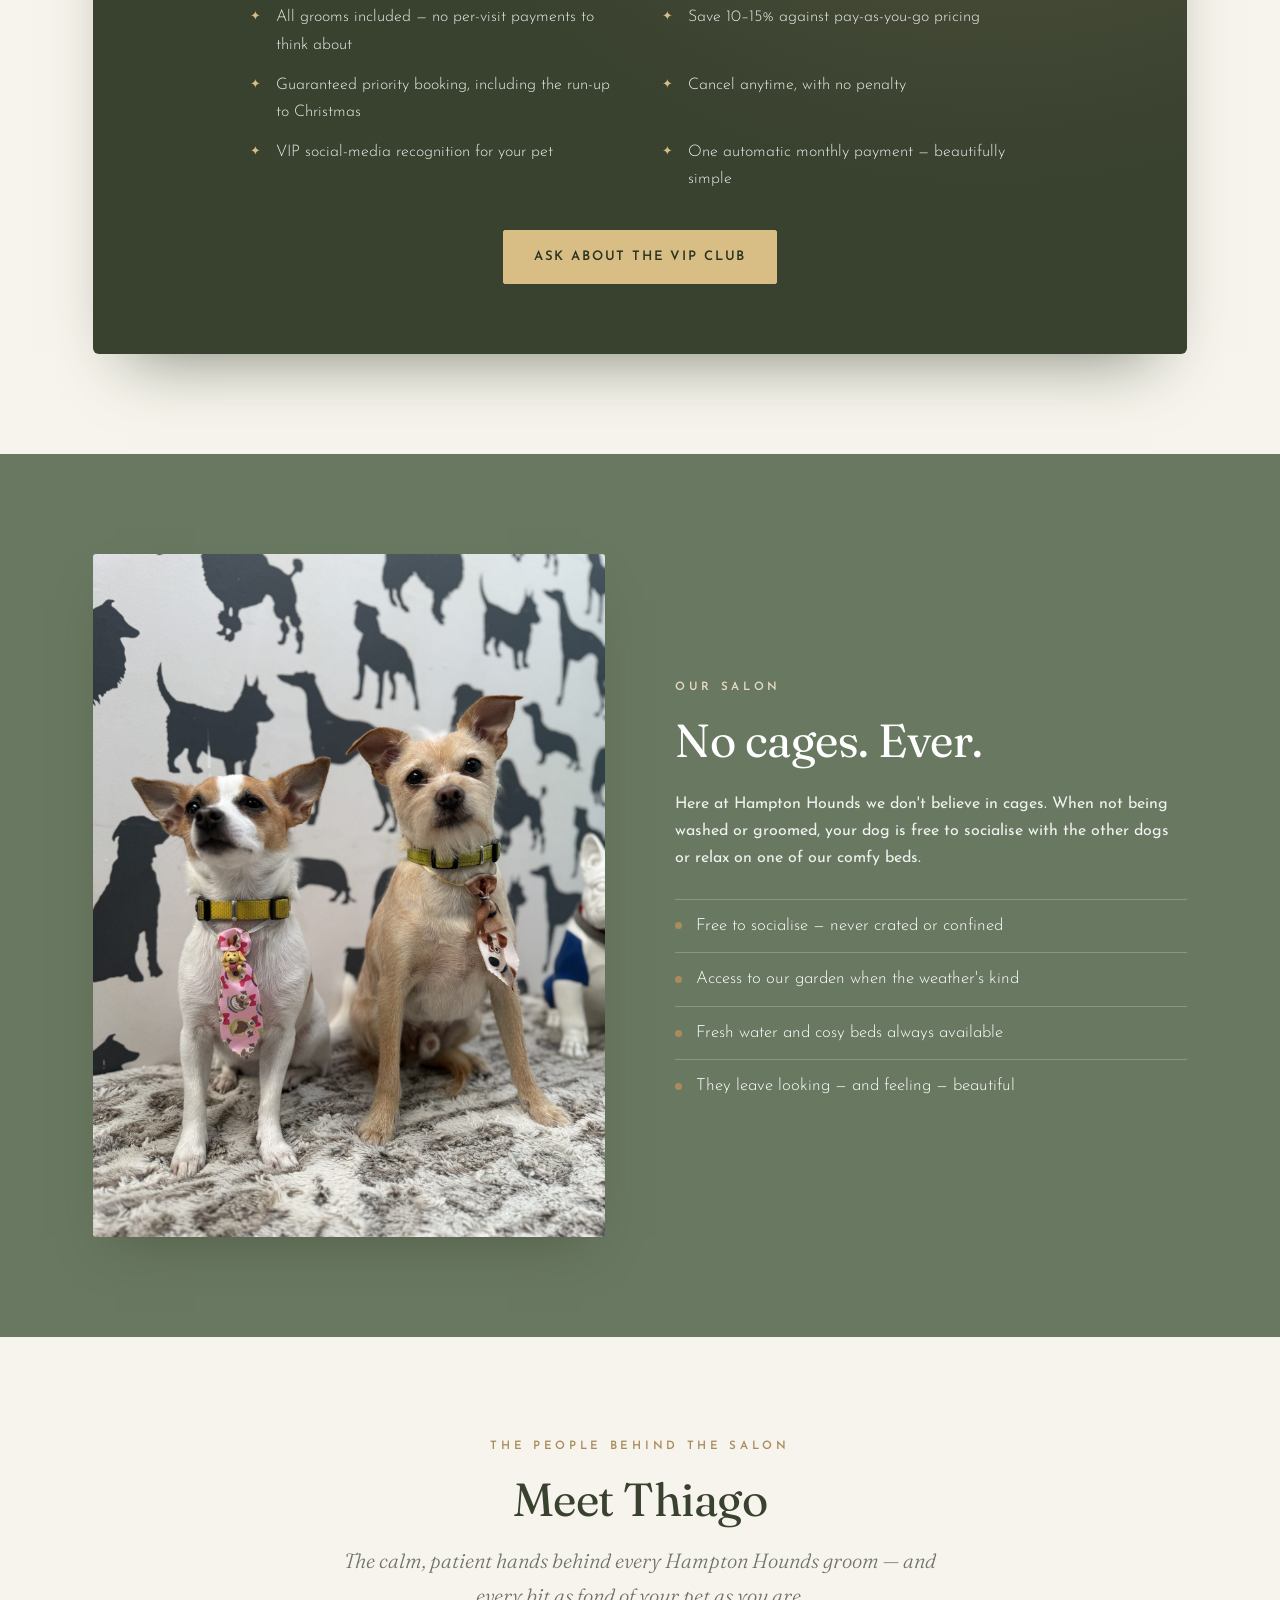
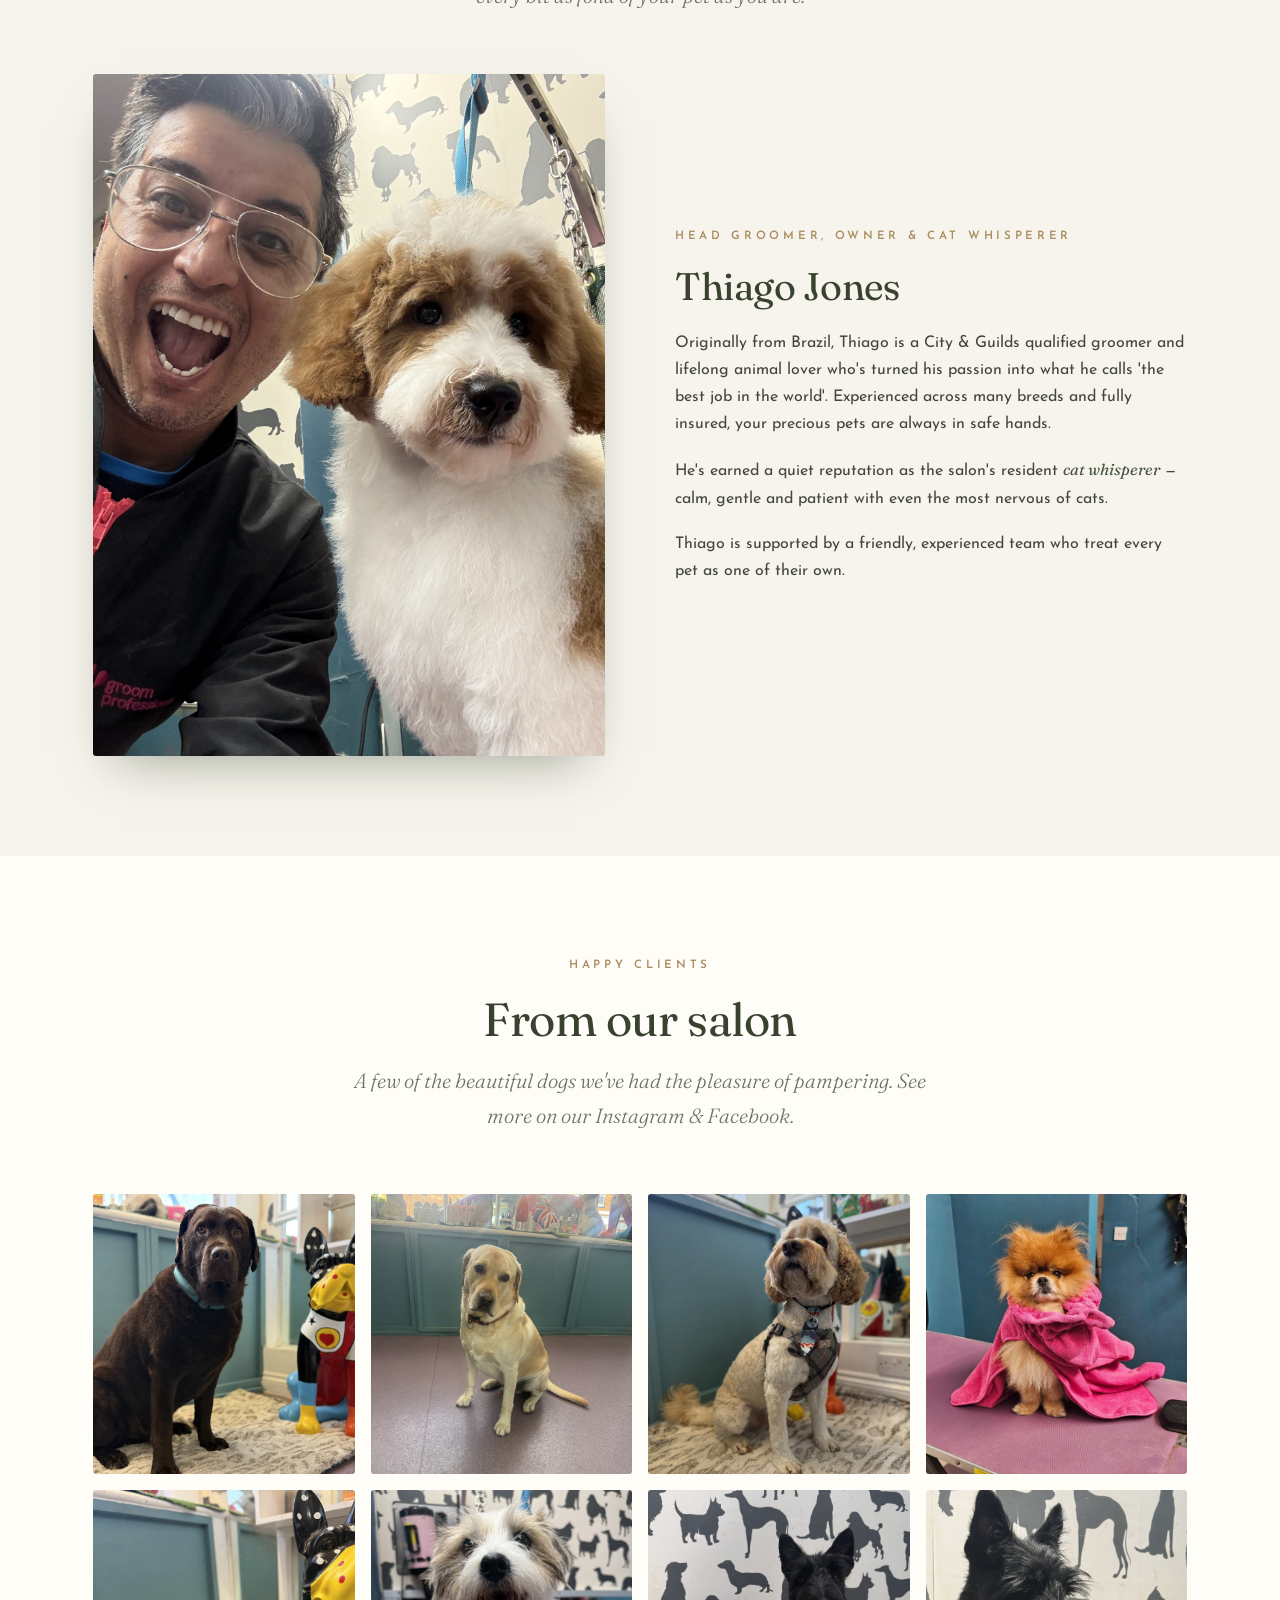
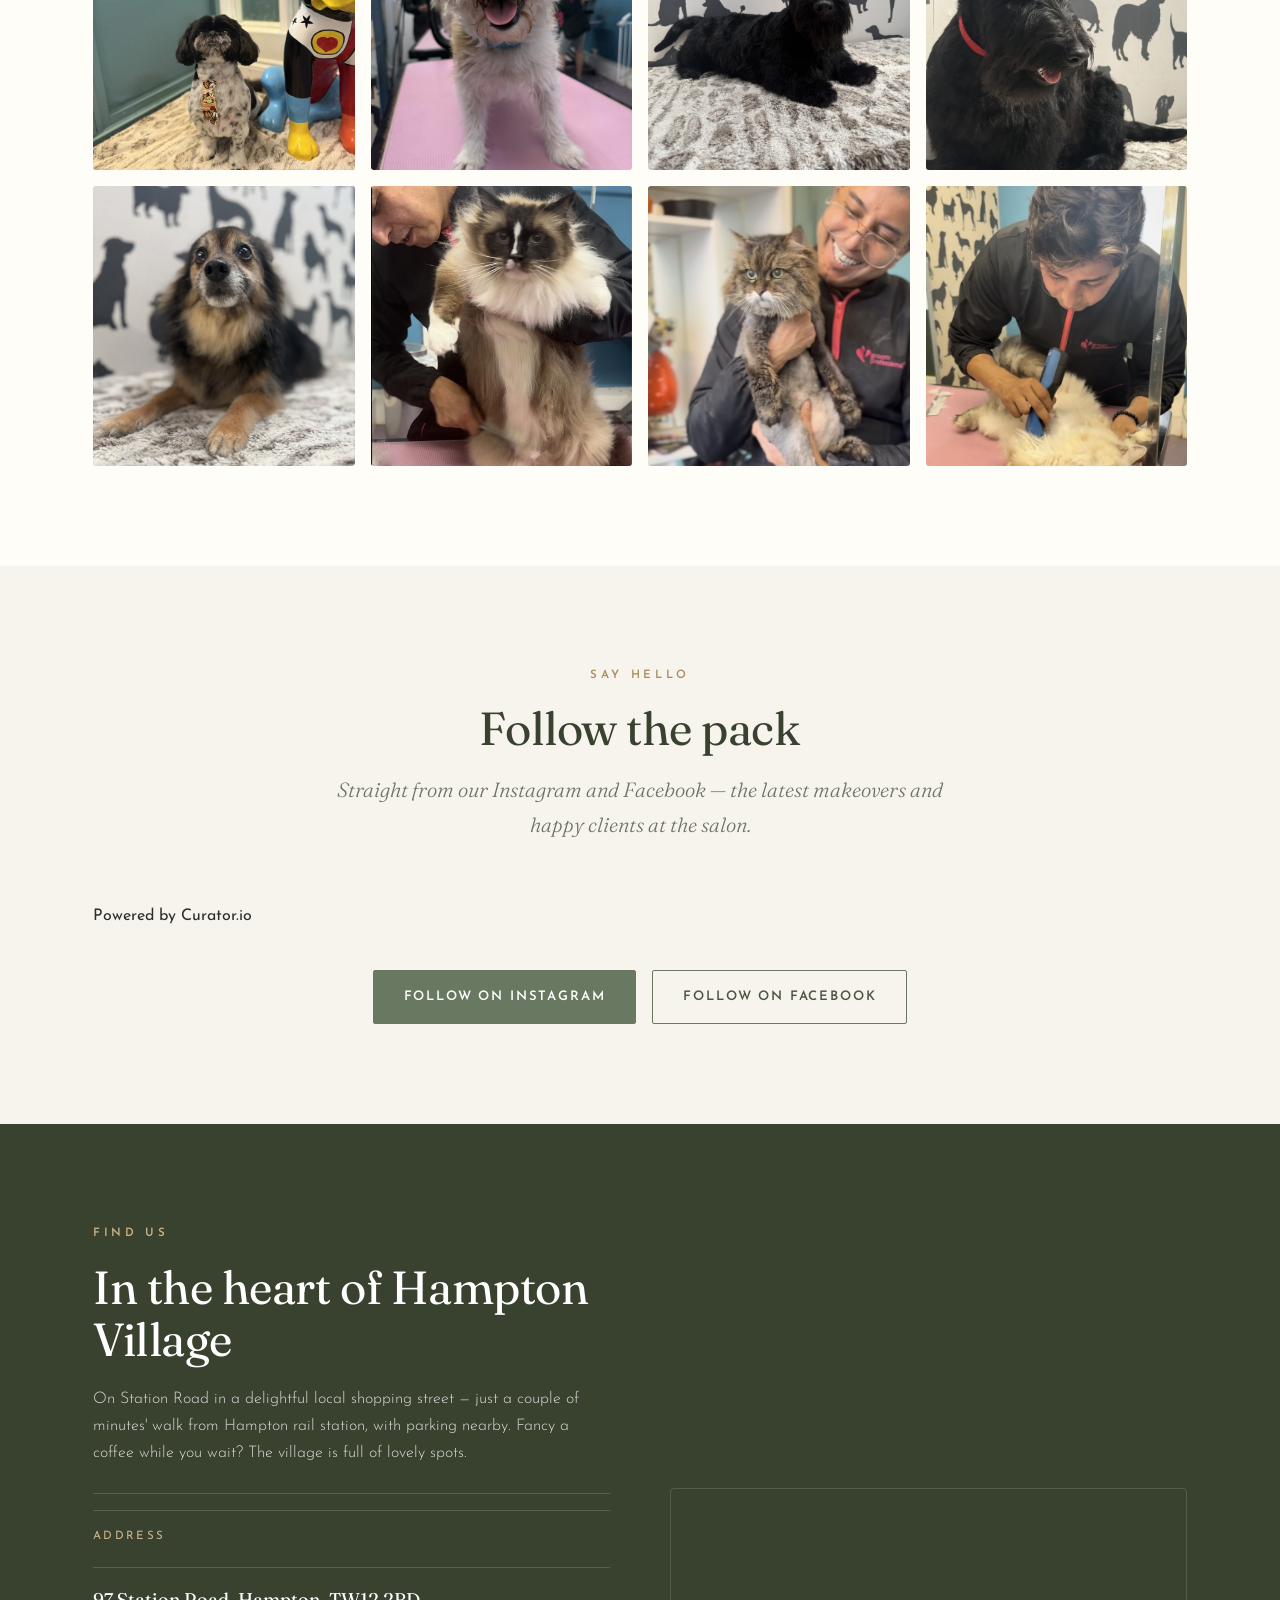
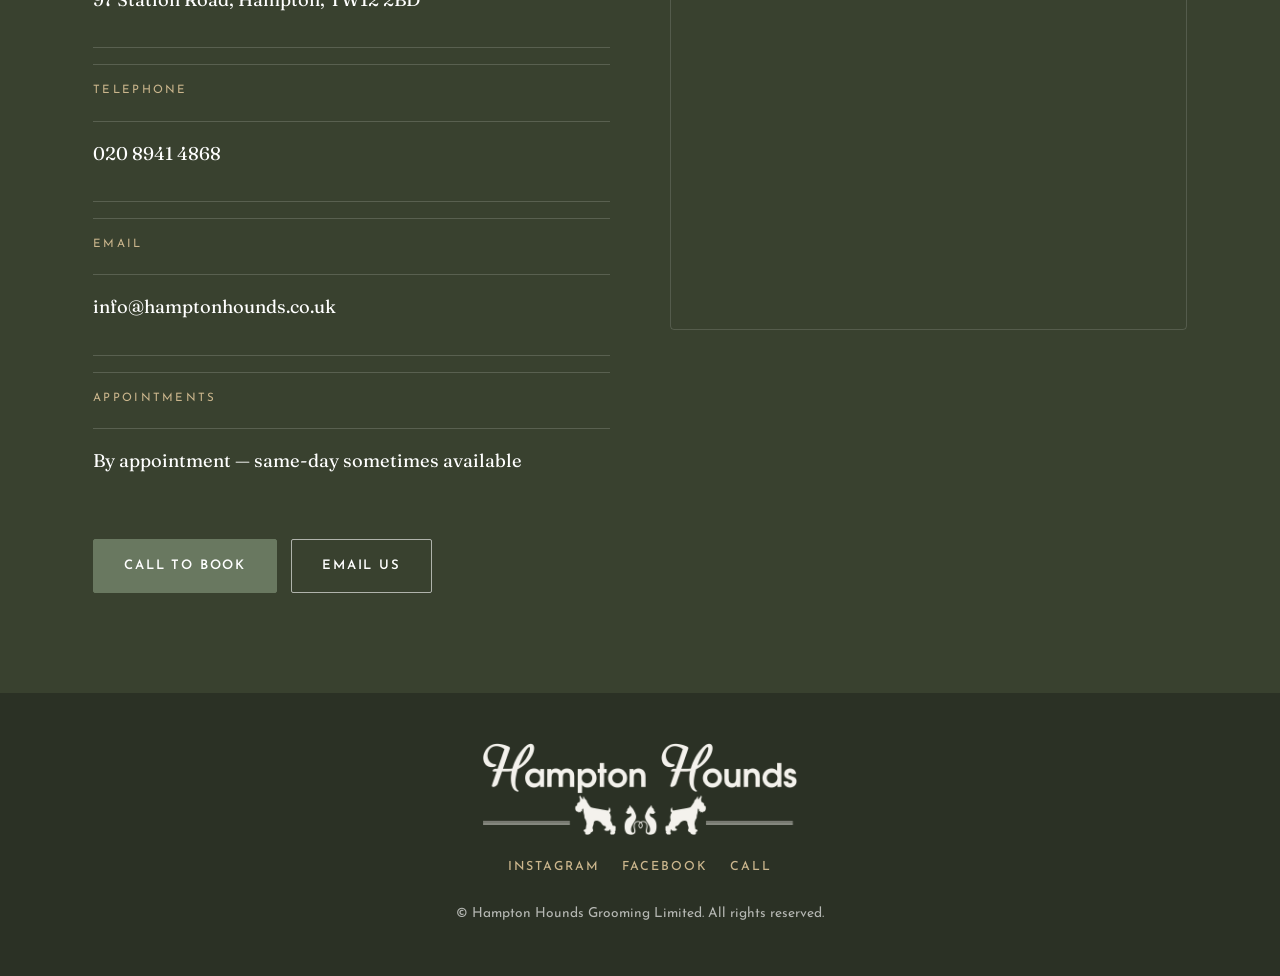
==== commit 5ae1382d: "Hero: 'City & Guilds qualified groomer' -> 'talented team' Co-Authored-By: Claude Opus 4.8 <noreply@" ====
--- a/new/index.html
+++ b/new/index.html
@@ -234,7 +234,7 @@
     <div class="hero-inner">
       <div class="hero-text">
         <h1>The grooming salon your dog will look forward to.</h1>
-        <p>Boutique dog &amp; cat grooming in the heart of Hampton Village — no cages, no rush, just calm, expert care from a City &amp; Guilds qualified groomer.</p>
+        <p>Boutique dog &amp; cat grooming in the heart of Hampton Village — no cages, no rush, just calm, expert care from a talented team.</p>
         <div class="btns">
           <a class="btn btn-primary" href="tel:02089414868">Call to book</a>
           <a class="btn btn-ghost" href="#services">View services</a>
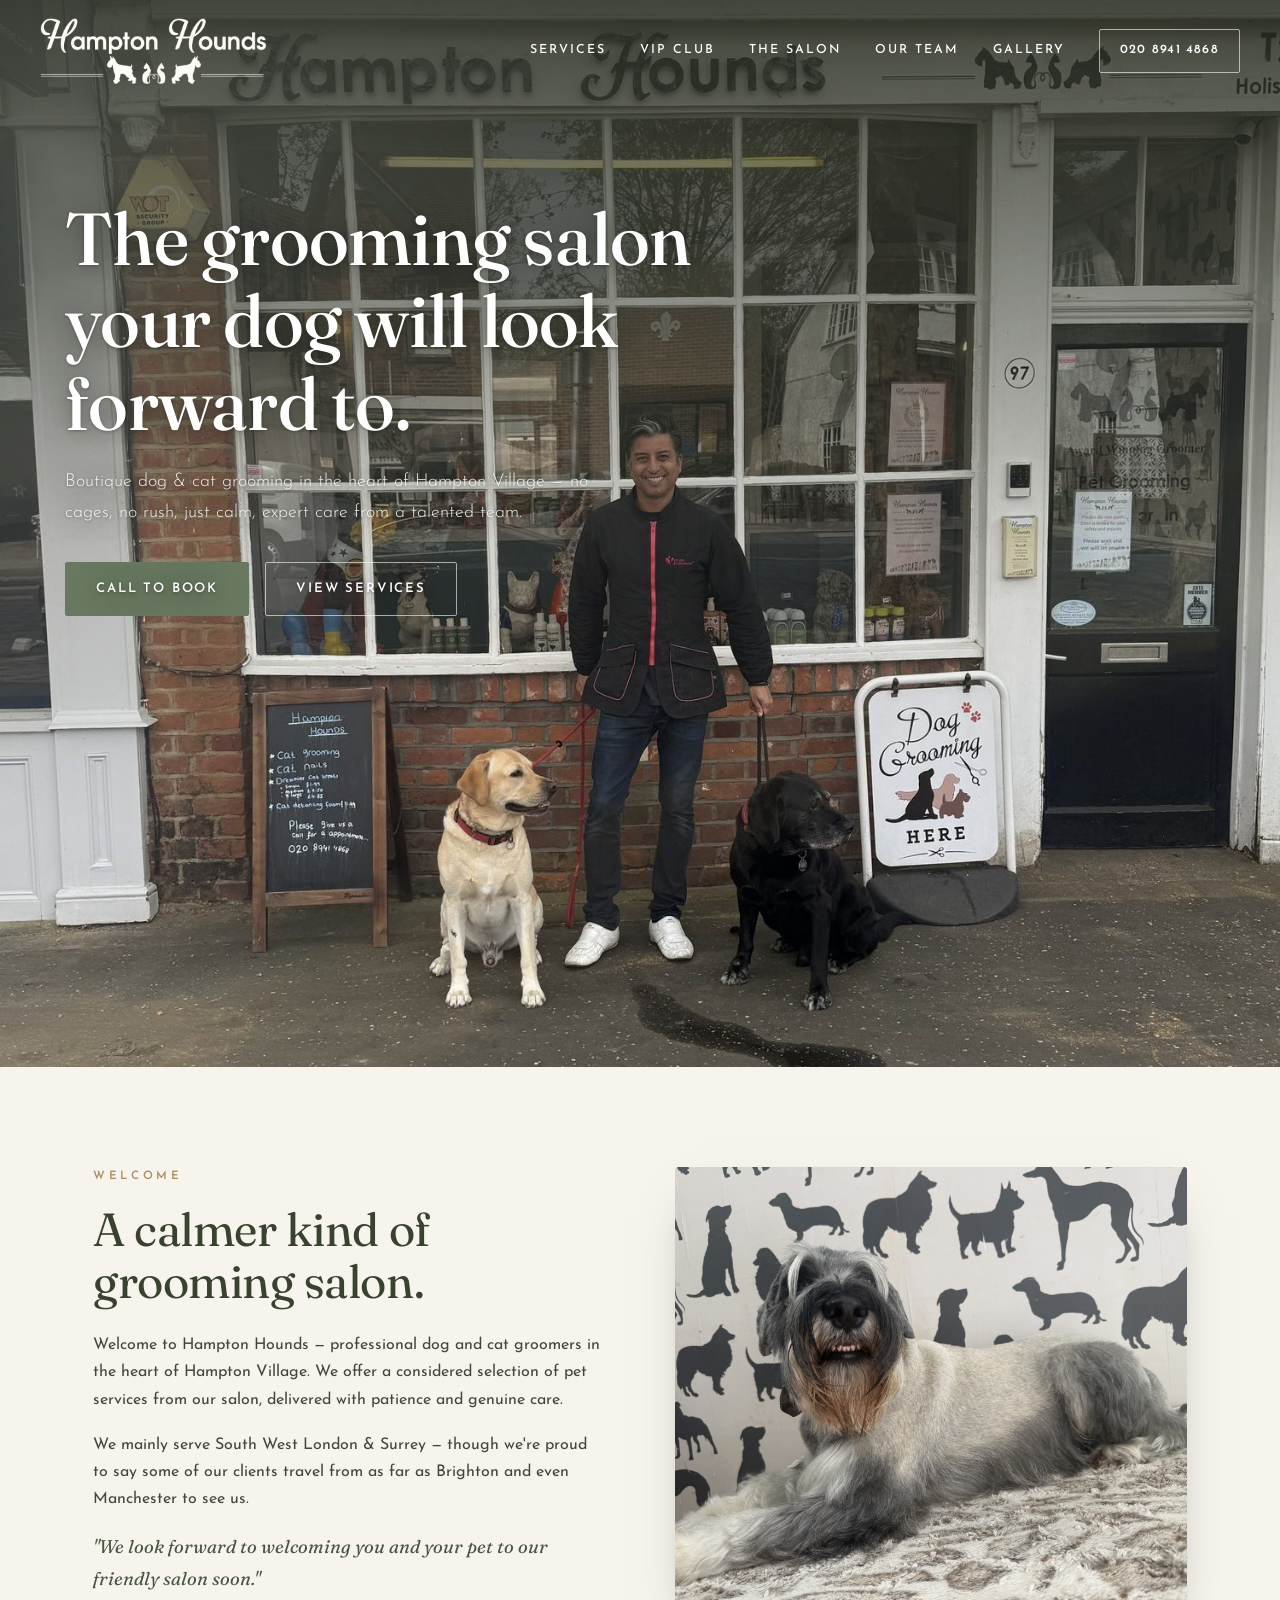
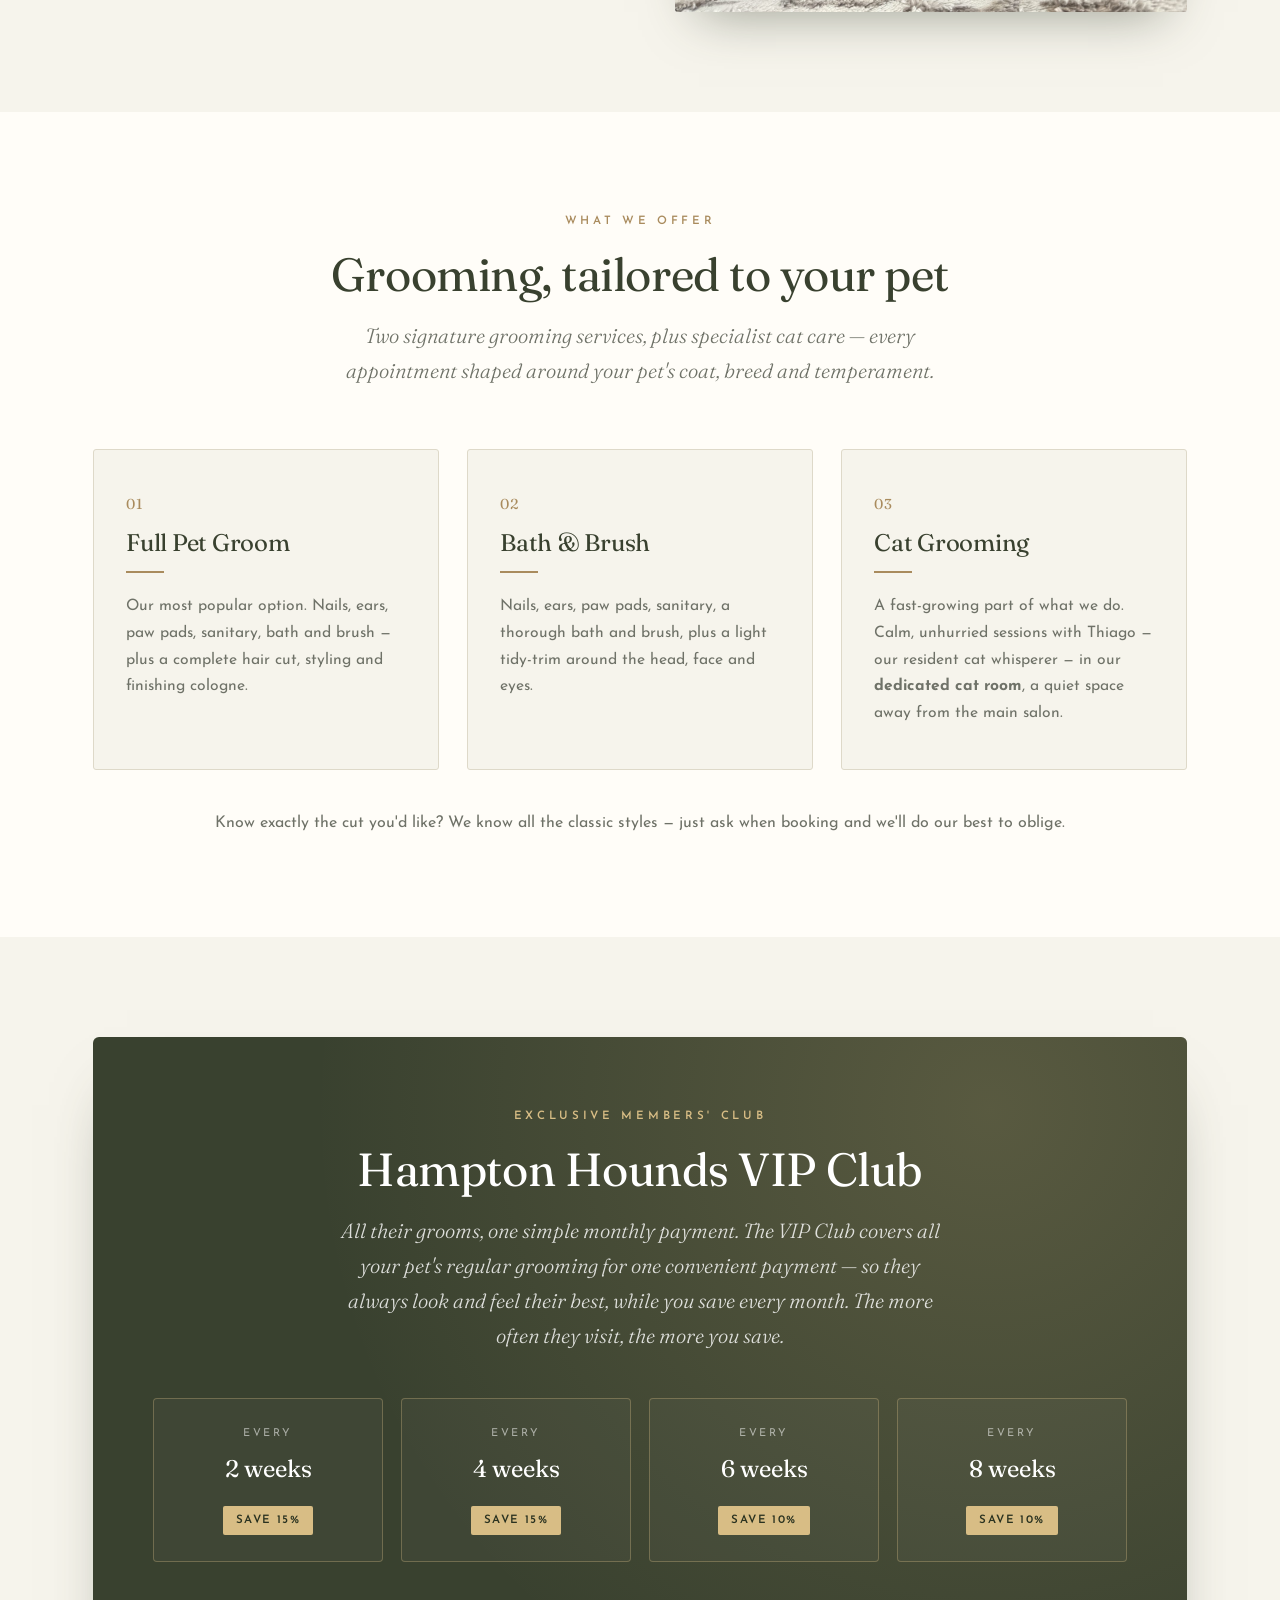
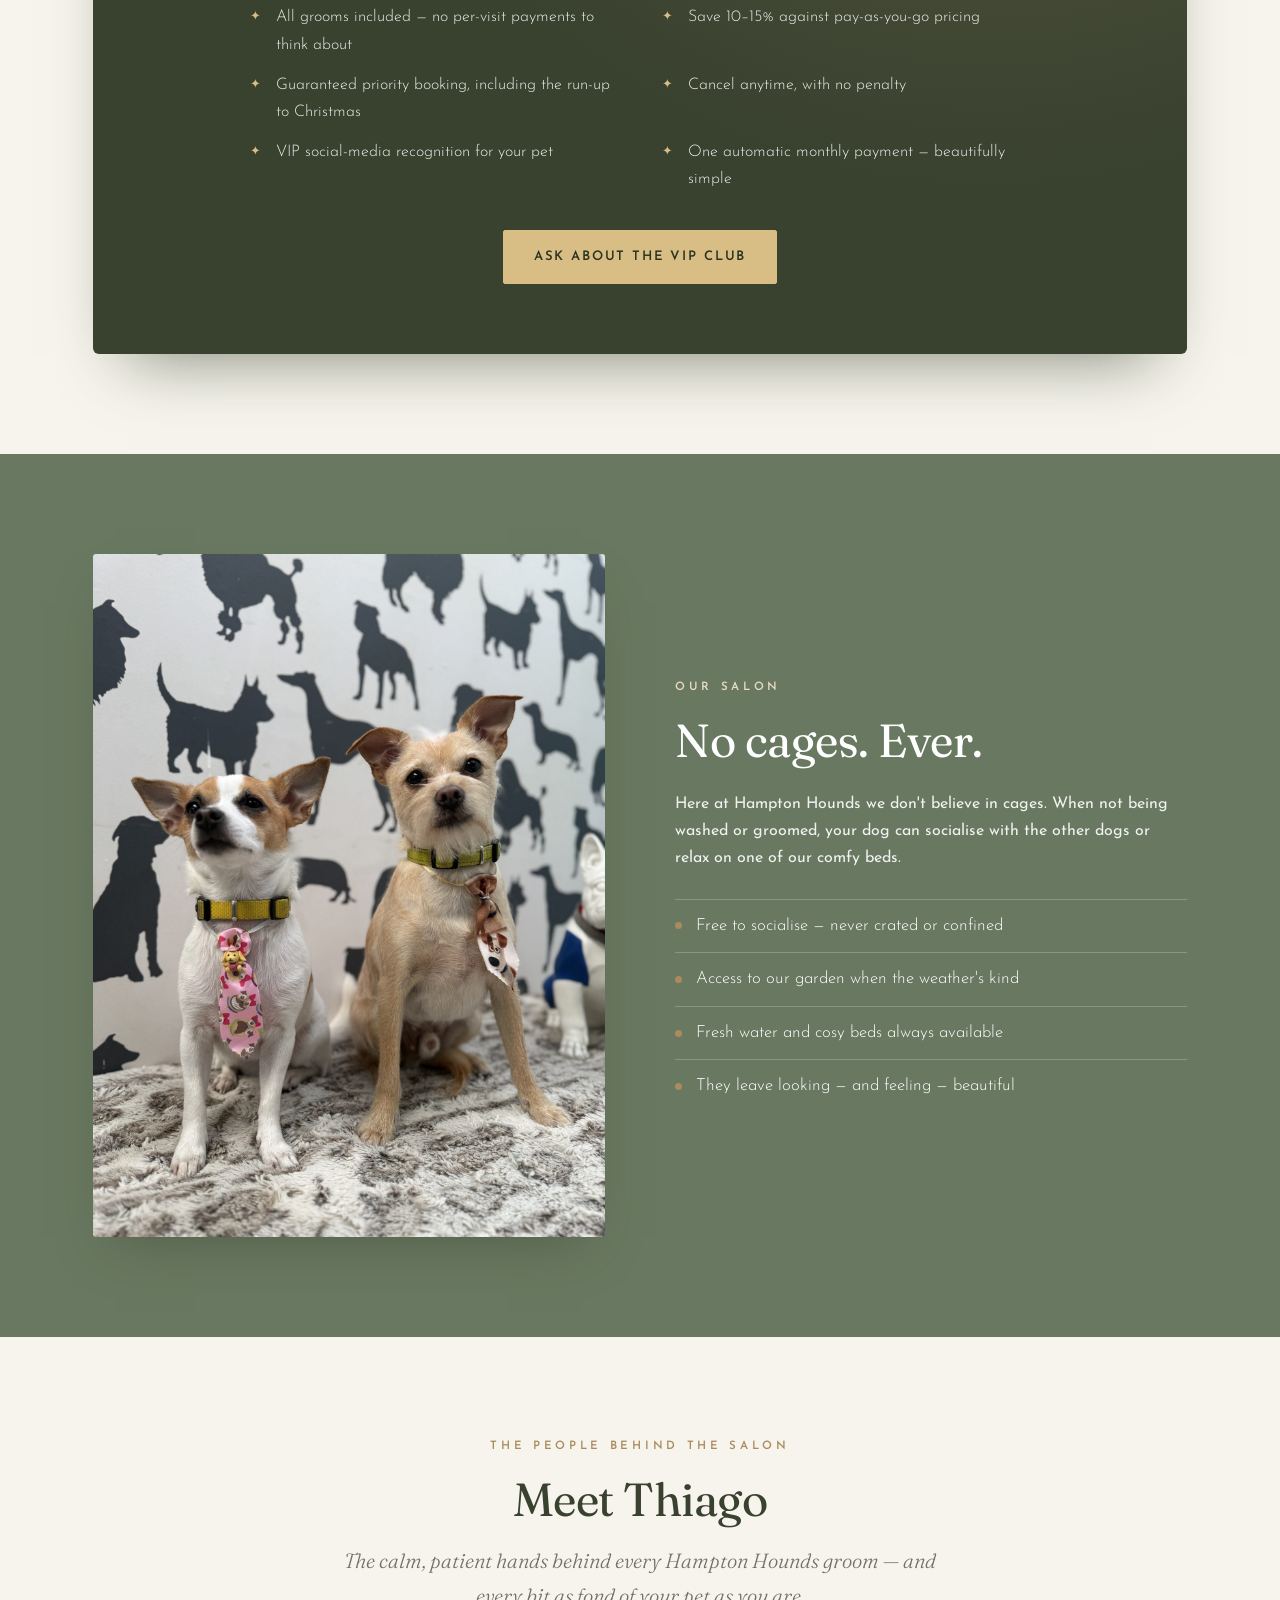
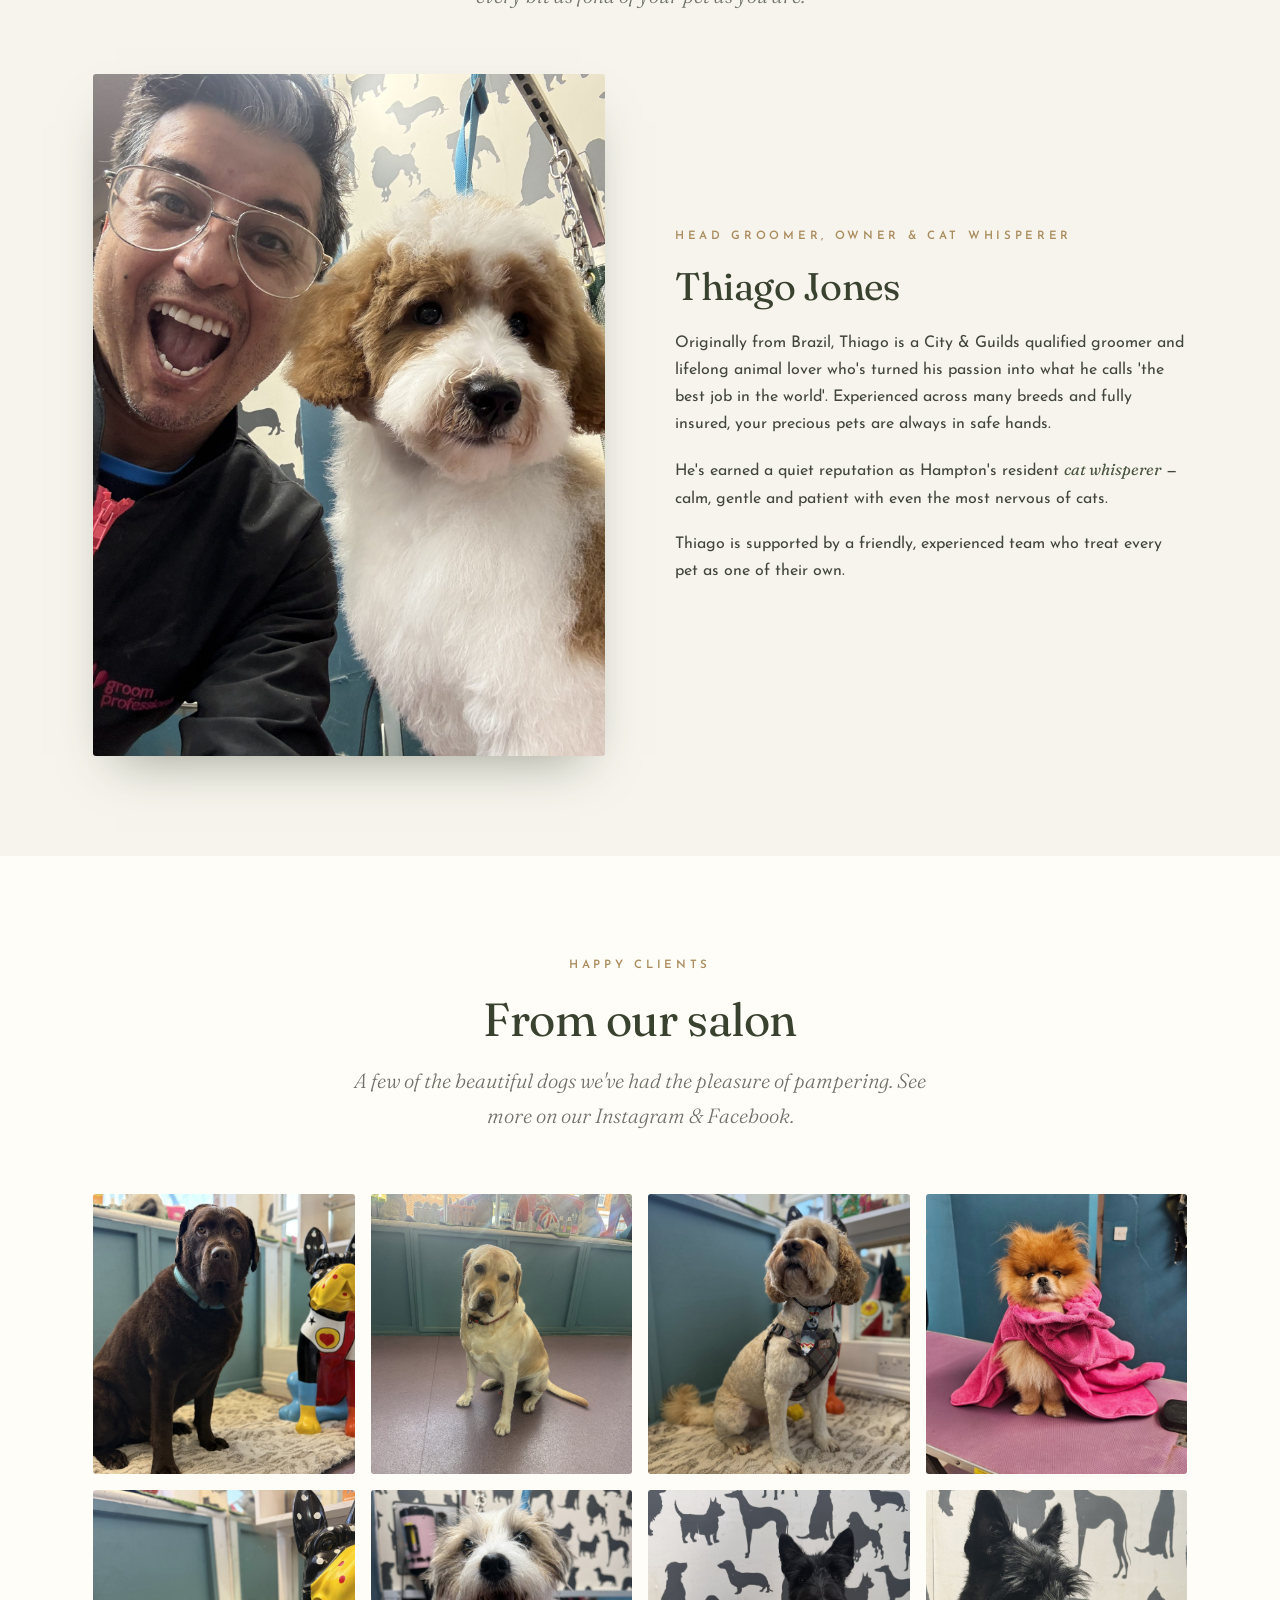
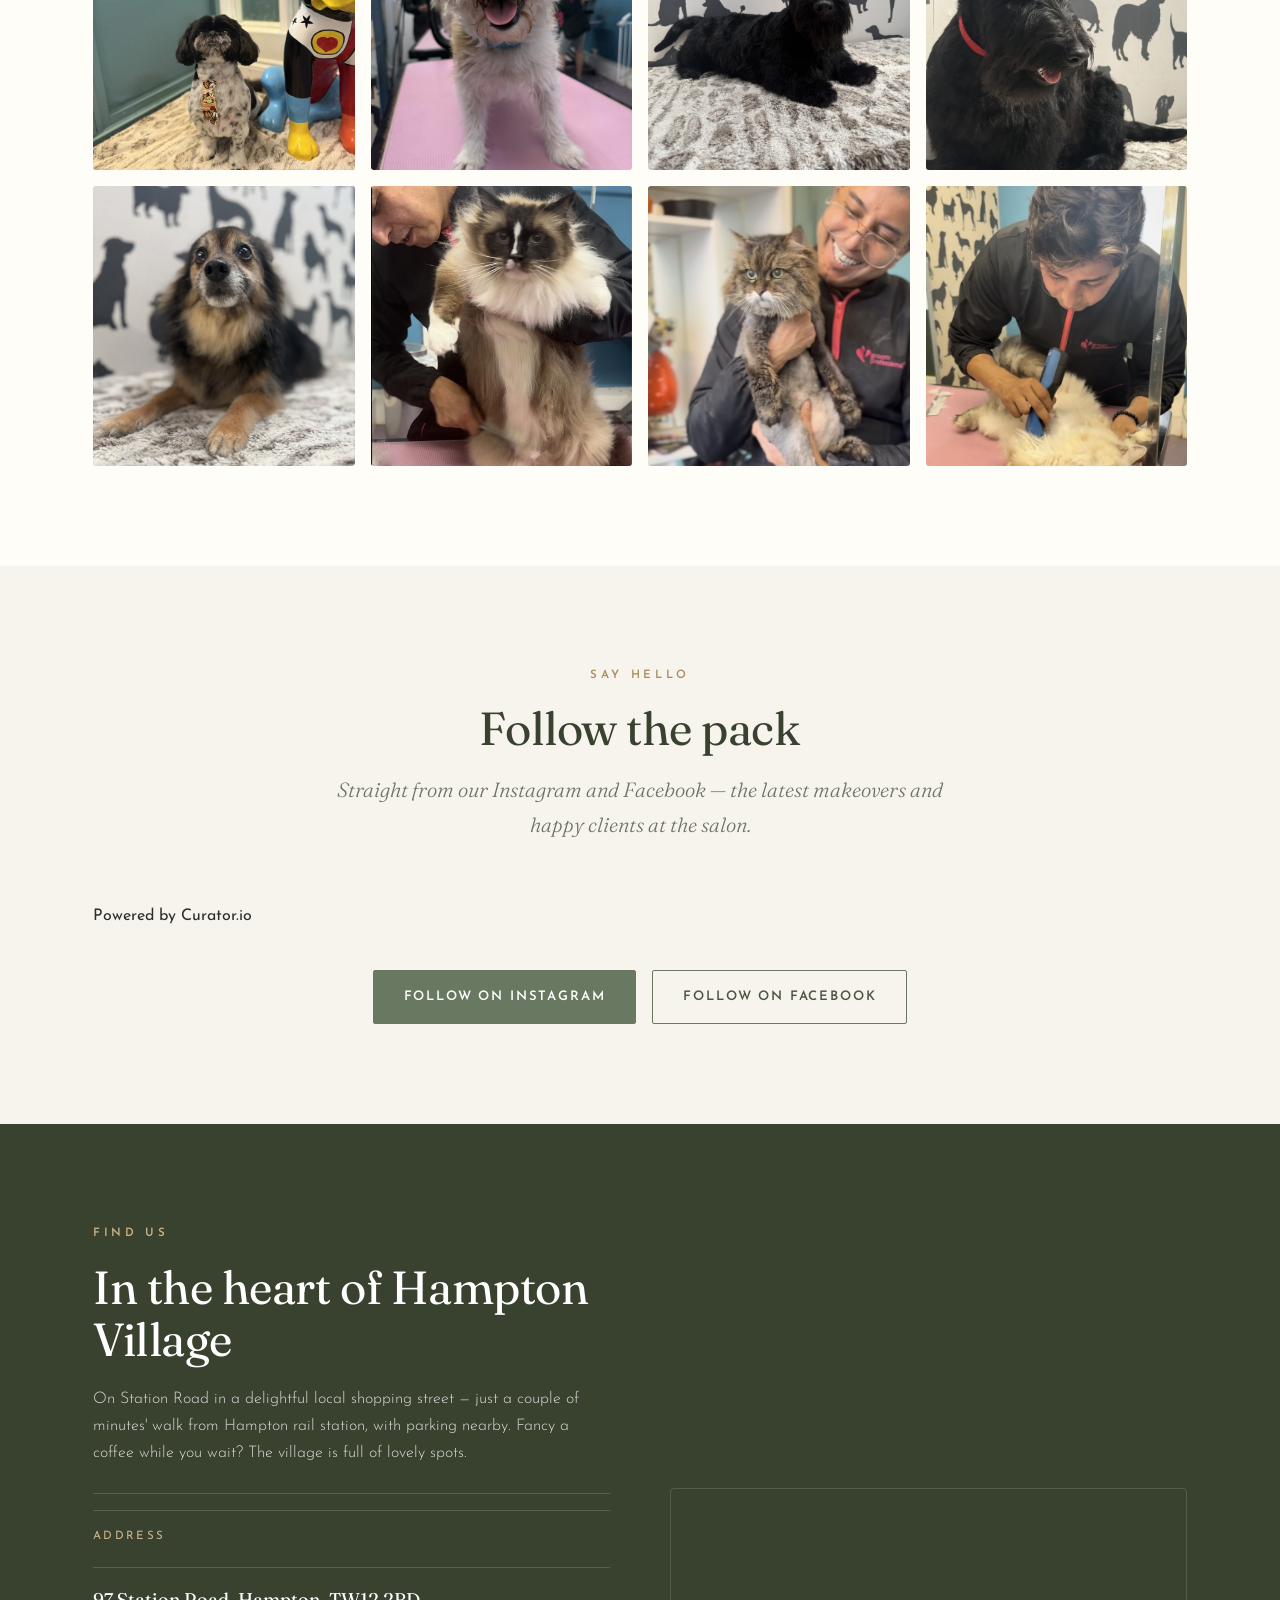
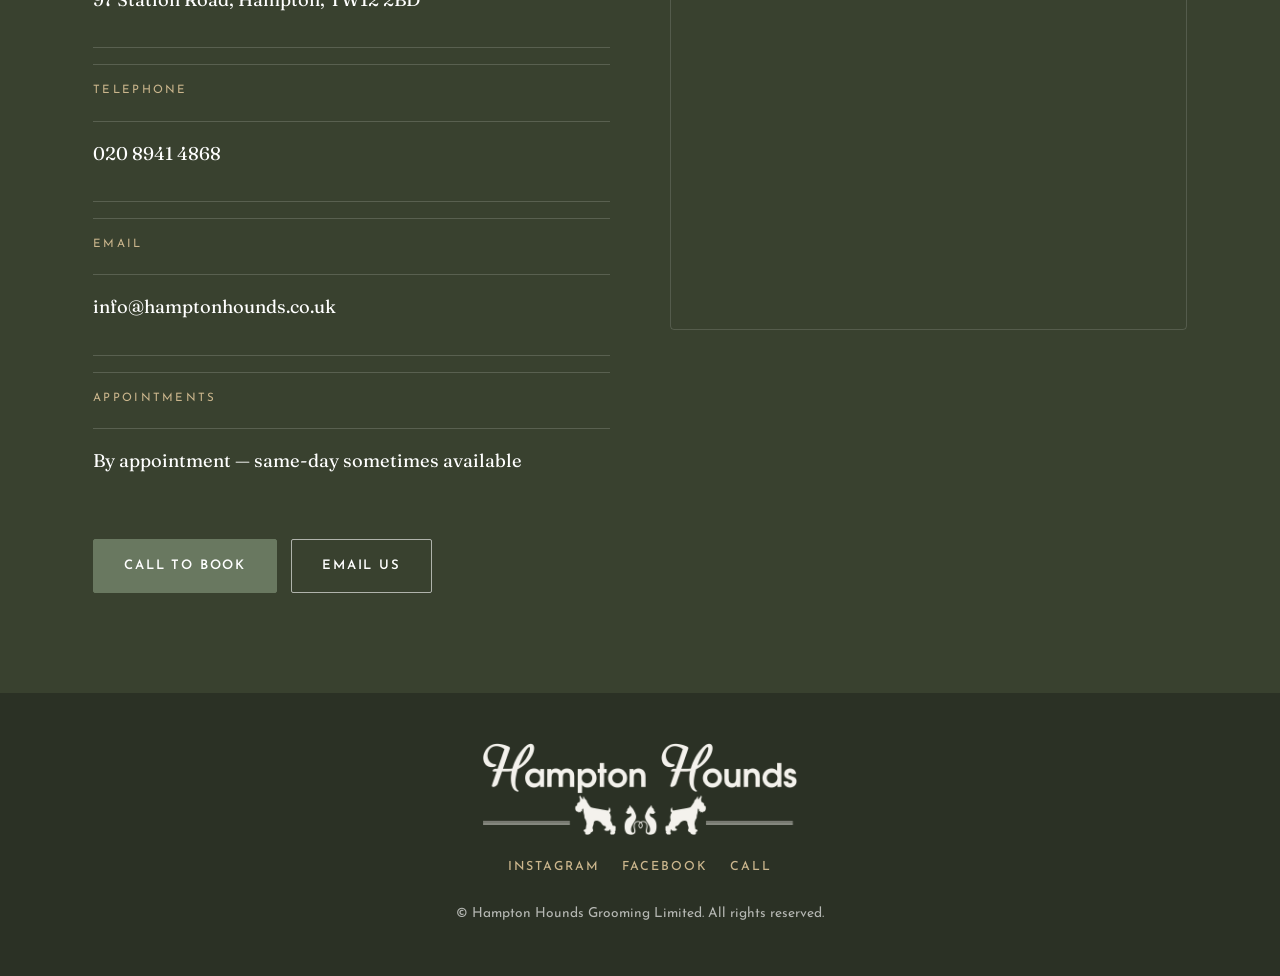
==== commit 4857daa2: "Copy tweaks: 'Hampton's resident cat whisperer'; soften 'no cages' wording Co-Authored-By: Claude Op" ====
--- a/new/index.html
+++ b/new/index.html
@@ -325,7 +325,7 @@
     <div>
       <div class="eyebrow">Our Salon</div>
       <h2>No cages. Ever.</h2>
-      <p style="margin-top:24px">Here at Hampton Hounds we don't believe in cages. When not being washed or groomed, your dog is free to socialise with the other dogs or relax on one of our comfy beds.</p>
+      <p style="margin-top:24px">Here at Hampton Hounds we don't believe in cages. When not being washed or groomed, your dog can socialise with the other dogs or relax on one of our comfy beds.</p>
       <ul class="usp-list">
         <li>Free to socialise — never crated or confined</li>
         <li>Access to our garden when the weather's kind</li>
@@ -350,7 +350,7 @@
         <div class="eyebrow">Head Groomer, Owner &amp; Cat Whisperer</div>
         <h2 style="font-size:clamp(1.8rem,3vw,2.4rem)">Thiago Jones</h2>
         <p style="margin-top:22px">Originally from Brazil, Thiago is a City &amp; Guilds qualified groomer and lifelong animal lover who's turned his passion into what he calls 'the best job in the world'. Experienced across many breeds and fully insured, your precious pets are always in safe hands.</p>
-        <p>He's earned a quiet reputation as the salon's resident <em style="font-family:'Fraunces',serif;color:var(--sage-deep)">cat whisperer</em> — calm, gentle and patient with even the most nervous of cats.</p>
+        <p>He's earned a quiet reputation as Hampton's resident <em style="font-family:'Fraunces',serif;color:var(--sage-deep)">cat whisperer</em> — calm, gentle and patient with even the most nervous of cats.</p>
         <p>Thiago is supported by a friendly, experienced team who treat every pet as one of their own.</p>
       </div>
     </div>
